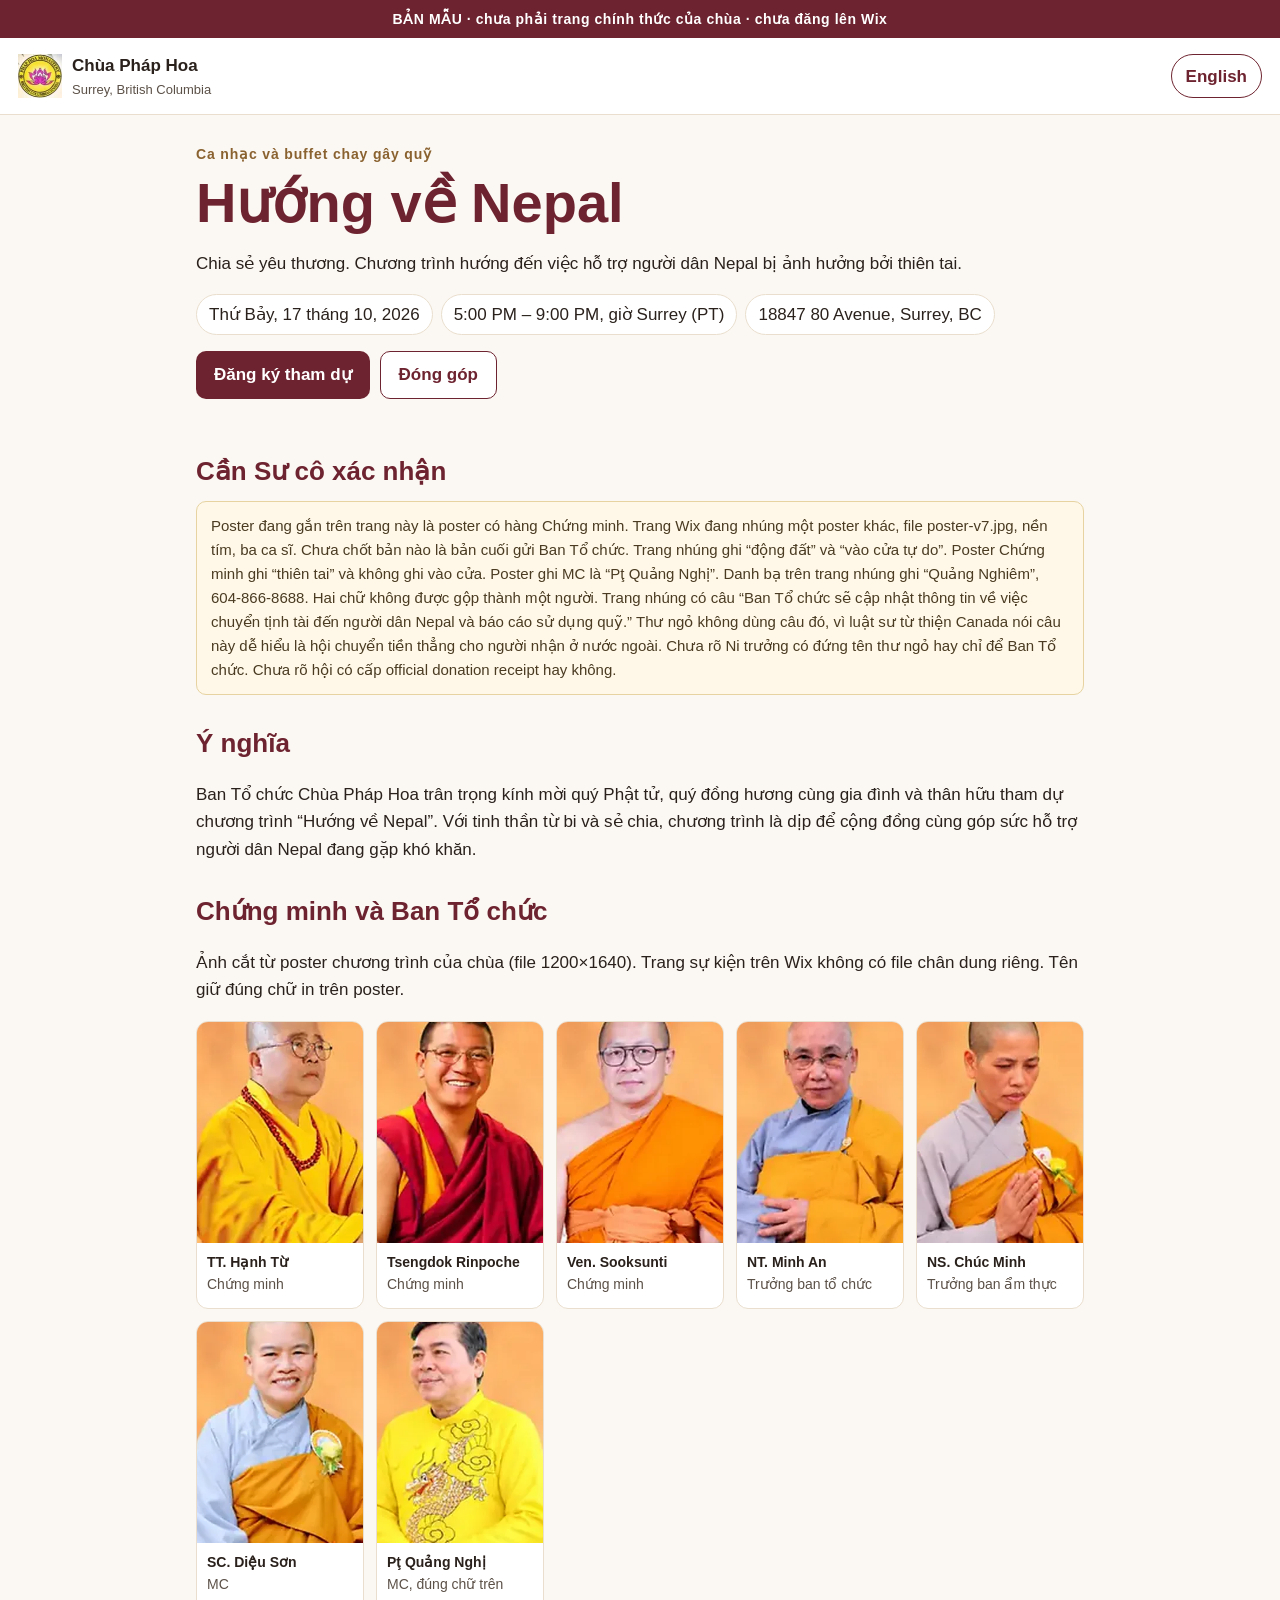
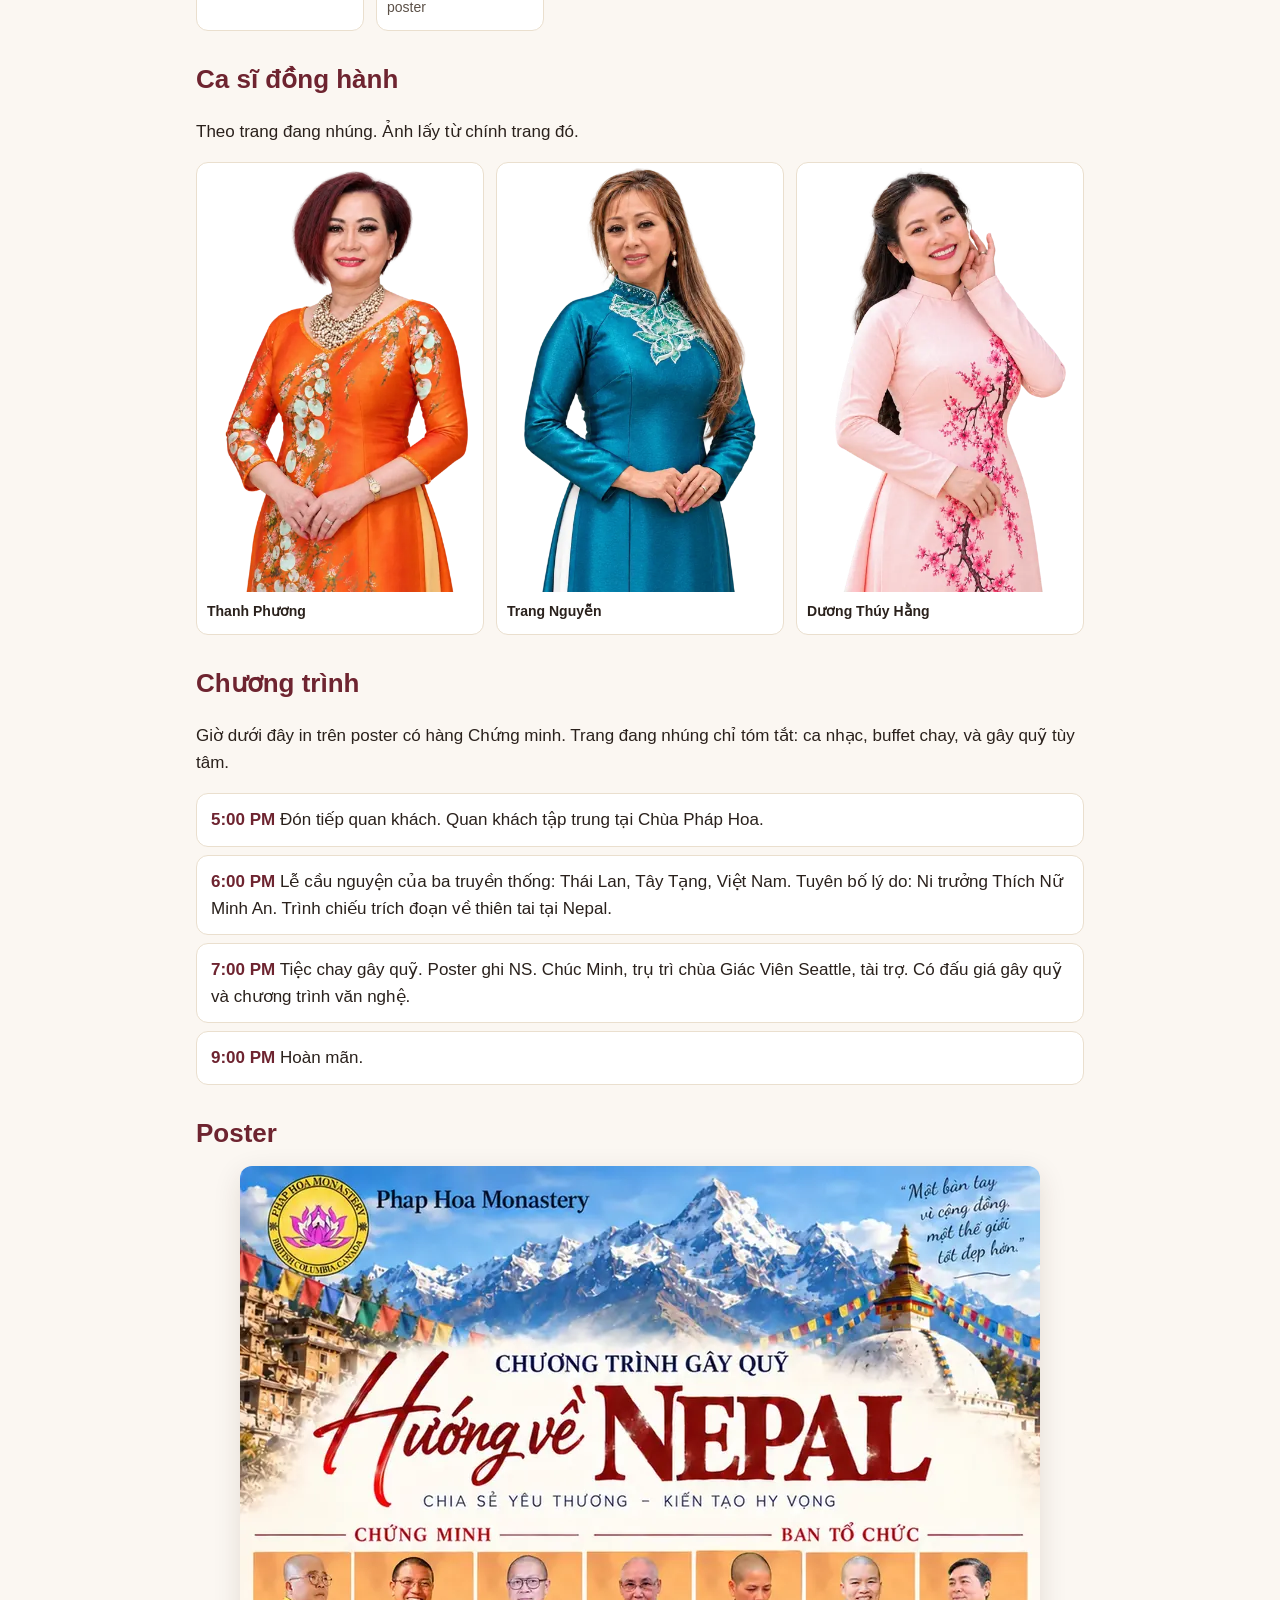
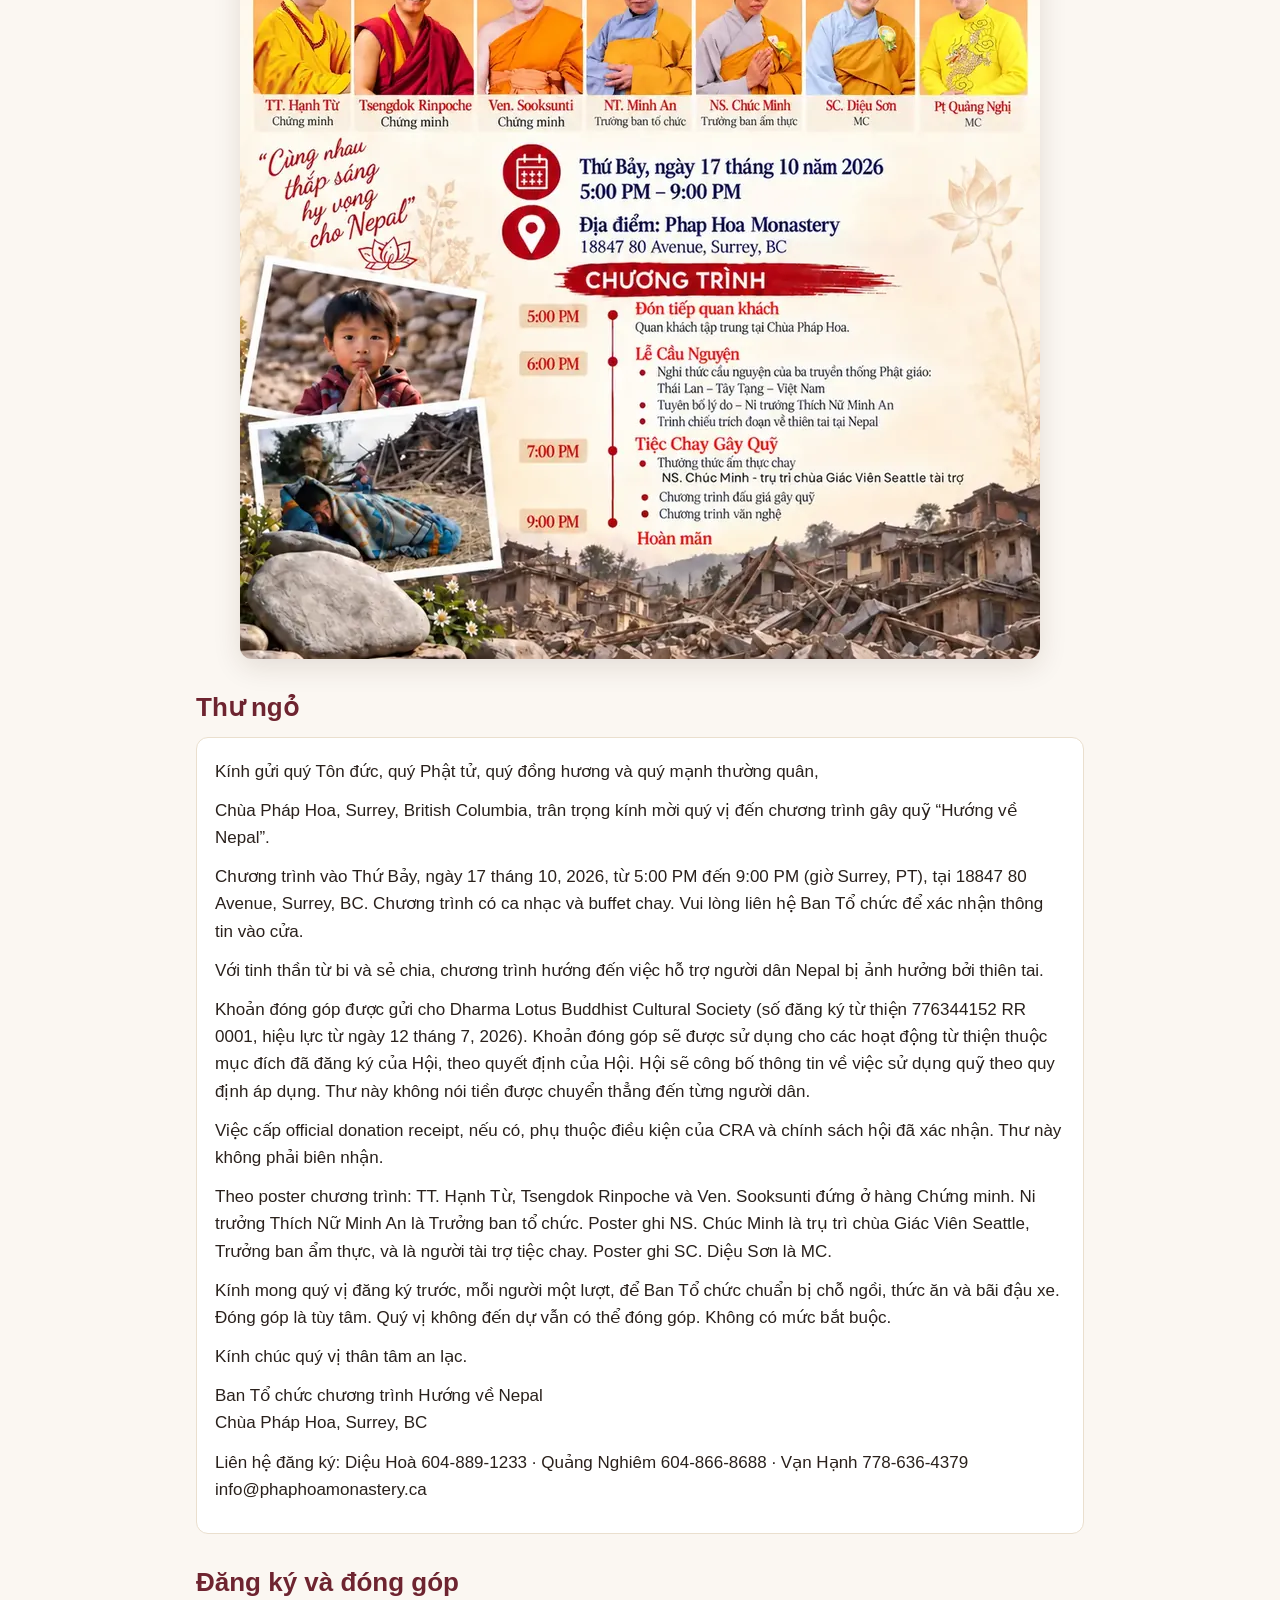
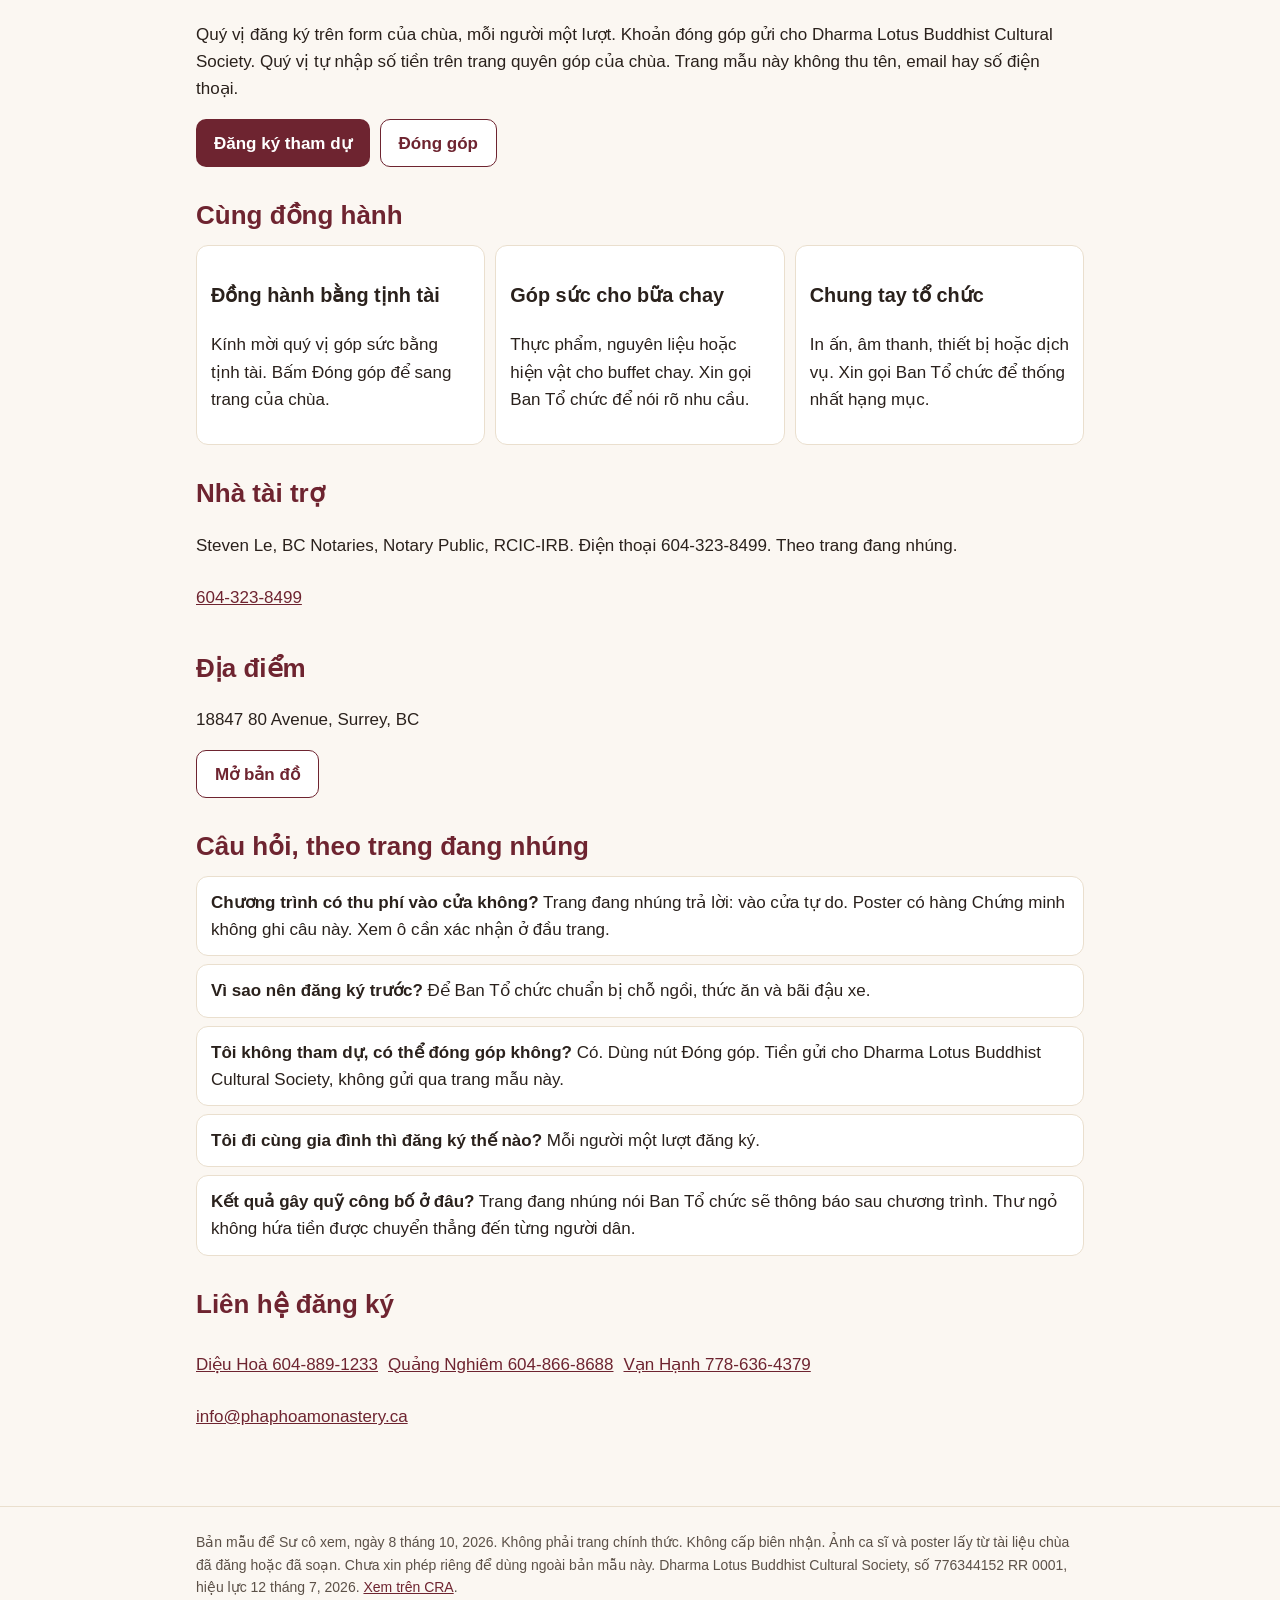
==== index.html @ b9007676 "Ban mau Huong ve Nepal 2026-10-08" ====
<!DOCTYPE html>
<html lang="vi">
<head>
<meta charset="utf-8">
<meta name="viewport" content="width=device-width, initial-scale=1">
<meta name="robots" content="noindex, nofollow">
<title>Hướng về Nepal — Bản mẫu</title>
<meta name="description" content="Bản mẫu trang chương trình gây quỹ Hướng về Nepal của Chùa Pháp Hoa. Chưa phải trang chính thức.">
<link rel="stylesheet" href="style.css">
</head>
<body>
<div class="mau">BẢN MẪU · chưa phải trang chính thức của chùa · chưa đăng lên Wix</div>
<header>
  <div class="brand"><img src="assets/logo.webp" alt="" width="44" height="44"><div>Chùa Pháp Hoa<small>Surrey, British Columbia</small></div></div>
  <a class="lang" href="en/index.html">English</a>
</header>
<main class="wrap">
  <div class="hero">
    <p class="kicker">Ca nhạc và buffet chay gây quỹ</p>
    <h1>Hướng về Nepal</h1>
    <p>Chia sẻ yêu thương. Chương trình hướng đến việc hỗ trợ người dân Nepal bị ảnh hưởng bởi thiên tai.</p>
    <div class="when"><span>Thứ Bảy, 17 tháng 10, 2026</span><span>5:00 PM – 9:00 PM, giờ Surrey (PT)</span><span>18847 80 Avenue, Surrey, BC</span></div>
    <div class="actions">
      <a class="btn primary" target="_top" href="https://www.phaphoamonastery.ca/event-details/chuong-trinh-gay-quy-huong-ve-nepal/form">Đăng ký tham dự</a>
      <a class="btn ghost" target="_top" href="https://www.phaphoamonastery.ca/cung-duong-nepal">Đóng góp</a>
    </div>
  </div>
  <section><h2>Cần Sư cô xác nhận</h2><div class="note">Poster đang gắn trên trang này là poster có hàng Chứng minh. Trang Wix đang nhúng một poster khác, file poster-v7.jpg, nền tím, ba ca sĩ. Chưa chốt bản nào là bản cuối gửi Ban Tổ chức. Trang nhúng ghi “động đất” và “vào cửa tự do”. Poster Chứng minh ghi “thiên tai” và không ghi vào cửa. Poster ghi MC là “Pţ Quảng Nghị”. Danh bạ trên trang nhúng ghi “Quảng Nghiêm”, 604-866-8688. Hai chữ không được gộp thành một người. Trang nhúng có câu “Ban Tổ chức sẽ cập nhật thông tin về việc chuyển tịnh tài đến người dân Nepal và báo cáo sử dụng quỹ.” Thư ngỏ không dùng câu đó, vì luật sư từ thiện Canada nói câu này dễ hiểu là hội chuyển tiền thẳng cho người nhận ở nước ngoài. Chưa rõ Ni trưởng có đứng tên thư ngỏ hay chỉ để Ban Tổ chức. Chưa rõ hội có cấp official donation receipt hay không.</div></section>
  <section><h2>Ý nghĩa</h2><p>Ban Tổ chức Chùa Pháp Hoa trân trọng kính mời quý Phật tử, quý đồng hương cùng gia đình và thân hữu tham dự chương trình “Hướng về Nepal”. Với tinh thần từ bi và sẻ chia, chương trình là dịp để cộng đồng cùng góp sức hỗ trợ người dân Nepal đang gặp khó khăn.</p></section>
  <section><h2>Chứng minh và Ban Tổ chức</h2><p>Ảnh cắt từ poster chương trình của chùa (file 1200×1640). Trang sự kiện trên Wix không có file chân dung riêng. Tên giữ đúng chữ in trên poster.</p><div class="grid"><figure><img src="assets/01-tt-hanh-tu.webp" alt="TT. Hạnh Từ" width="288" height="376" loading="lazy"><figcaption><strong>TT. Hạnh Từ</strong><span>Chứng minh</span></figcaption></figure><figure><img src="assets/02-tsengdok-rinpoche.webp" alt="Tsengdok Rinpoche" width="288" height="376" loading="lazy"><figcaption><strong>Tsengdok Rinpoche</strong><span>Chứng minh</span></figcaption></figure><figure><img src="assets/03-ven-sooksunti.webp" alt="Ven. Sooksunti" width="288" height="376" loading="lazy"><figcaption><strong>Ven. Sooksunti</strong><span>Chứng minh</span></figcaption></figure><figure><img src="assets/04-nt-minh-an.webp" alt="NT. Minh An" width="288" height="376" loading="lazy"><figcaption><strong>NT. Minh An</strong><span>Trưởng ban tổ chức</span></figcaption></figure><figure><img src="assets/05-ns-chuc-minh.webp" alt="NS. Chúc Minh" width="288" height="376" loading="lazy"><figcaption><strong>NS. Chúc Minh</strong><span>Trưởng ban ẩm thực</span></figcaption></figure><figure><img src="assets/06-sc-dieu-son.webp" alt="SC. Diệu Sơn" width="288" height="376" loading="lazy"><figcaption><strong>SC. Diệu Sơn</strong><span>MC</span></figcaption></figure><figure><img src="assets/07-pt-quang-nghi.webp" alt="Pţ Quảng Nghị" width="288" height="376" loading="lazy"><figcaption><strong>Pţ Quảng Nghị</strong><span>MC, đúng chữ trên poster</span></figcaption></figure></div></section>
  <section><h2>Ca sĩ đồng hành</h2><p>Theo trang đang nhúng. Ảnh lấy từ chính trang đó.</p><div class="singers"><figure><img src="assets/thanh-phuong.webp" alt="Thanh Phương" width="480" height="720" loading="lazy"><figcaption><strong>Thanh Phương</strong></figcaption></figure><figure><img src="assets/trang-nguyen.webp" alt="Trang Nguyễn" width="480" height="720" loading="lazy"><figcaption><strong>Trang Nguyễn</strong></figcaption></figure><figure><img src="assets/duong-thuy-hang.webp" alt="Dương Thúy Hằng" width="480" height="720" loading="lazy"><figcaption><strong>Dương Thúy Hằng</strong></figcaption></figure></div></section>
  <section><h2>Chương trình</h2><p>Giờ dưới đây in trên poster có hàng Chứng minh. Trang đang nhúng chỉ tóm tắt: ca nhạc, buffet chay, và gây quỹ tùy tâm.</p><ol class="tl"><li><time>5:00 PM</time> Đón tiếp quan khách. Quan khách tập trung tại Chùa Pháp Hoa.</li>
<li><time>6:00 PM</time> Lễ cầu nguyện của ba truyền thống: Thái Lan, Tây Tạng, Việt Nam. Tuyên bố lý do: Ni trưởng Thích Nữ Minh An. Trình chiếu trích đoạn về thiên tai tại Nepal.</li>
<li><time>7:00 PM</time> Tiệc chay gây quỹ. Poster ghi NS. Chúc Minh, trụ trì chùa Giác Viên Seattle, tài trợ. Có đấu giá gây quỹ và chương trình văn nghệ.</li>
<li><time>9:00 PM</time> Hoàn mãn.</li></ol></section>
  <section><h2>Poster</h2>
    <img class="poster" src="assets/poster-hien-tai.webp" alt="Hướng về Nepal" width="800" height="1093">
  </section>
  <section><h2>Thư ngỏ</h2><article class="letter"><p>Kính gửi quý Tôn đức, quý Phật tử, quý đồng hương và quý mạnh thường quân,</p>
<p>Chùa Pháp Hoa, Surrey, British Columbia, trân trọng kính mời quý vị đến chương trình gây quỹ “Hướng về Nepal”.</p>
<p>Chương trình vào Thứ Bảy, ngày 17 tháng 10, 2026, từ 5:00 PM đến 9:00 PM (giờ Surrey, PT), tại 18847 80 Avenue, Surrey, BC. Chương trình có ca nhạc và buffet chay. Vui lòng liên hệ Ban Tổ chức để xác nhận thông tin vào cửa.</p>
<p>Với tinh thần từ bi và sẻ chia, chương trình hướng đến việc hỗ trợ người dân Nepal bị ảnh hưởng bởi thiên tai.</p>
<p>Khoản đóng góp được gửi cho Dharma Lotus Buddhist Cultural Society (số đăng ký từ thiện 776344152 RR 0001, hiệu lực từ ngày 12 tháng 7, 2026). Khoản đóng góp sẽ được sử dụng cho các hoạt động từ thiện thuộc mục đích đã đăng ký của Hội, theo quyết định của Hội. Hội sẽ công bố thông tin về việc sử dụng quỹ theo quy định áp dụng. Thư này không nói tiền được chuyển thẳng đến từng người dân.</p>
<p>Việc cấp official donation receipt, nếu có, phụ thuộc điều kiện của CRA và chính sách hội đã xác nhận. Thư này không phải biên nhận.</p>
<p>Theo poster chương trình: TT. Hạnh Từ, Tsengdok Rinpoche và Ven. Sooksunti đứng ở hàng Chứng minh. Ni trưởng Thích Nữ Minh An là Trưởng ban tổ chức. Poster ghi NS. Chúc Minh là trụ trì chùa Giác Viên Seattle, Trưởng ban ẩm thực, và là người tài trợ tiệc chay. Poster ghi SC. Diệu Sơn là MC.</p>
<p>Kính mong quý vị đăng ký trước, mỗi người một lượt, để Ban Tổ chức chuẩn bị chỗ ngồi, thức ăn và bãi đậu xe. Đóng góp là tùy tâm. Quý vị không đến dự vẫn có thể đóng góp. Không có mức bắt buộc.</p>
<p>Kính chúc quý vị thân tâm an lạc.</p>
<p>Ban Tổ chức chương trình Hướng về Nepal<br>Chùa Pháp Hoa, Surrey, BC</p>
<p>Liên hệ đăng ký: Diệu Hoà 604-889-1233 · Quảng Nghiêm 604-866-8688 · Vạn Hạnh 778-636-4379<br>info@phaphoamonastery.ca</p></article></section>
  <section><h2>Đăng ký và đóng góp</h2><p>Quý vị đăng ký trên form của chùa, mỗi người một lượt. Khoản đóng góp gửi cho Dharma Lotus Buddhist Cultural Society. Quý vị tự nhập số tiền trên trang quyên góp của chùa. Trang mẫu này không thu tên, email hay số điện thoại.</p>
    <div class="actions">
      <a class="btn primary" target="_top" href="https://www.phaphoamonastery.ca/event-details/chuong-trinh-gay-quy-huong-ve-nepal/form">Đăng ký tham dự</a>
      <a class="btn ghost" target="_top" href="https://www.phaphoamonastery.ca/cung-duong-nepal">Đóng góp</a>
    </div>
  </section>
  <section><h2>Cùng đồng hành</h2><div class="cards"><article class='card'><h3>Đồng hành bằng tịnh tài</h3><p>Kính mời quý vị góp sức bằng tịnh tài. Bấm Đóng góp để sang trang của chùa.</p></article>
<article class='card'><h3>Góp sức cho bữa chay</h3><p>Thực phẩm, nguyên liệu hoặc hiện vật cho buffet chay. Xin gọi Ban Tổ chức để nói rõ nhu cầu.</p></article>
<article class='card'><h3>Chung tay tổ chức</h3><p>In ấn, âm thanh, thiết bị hoặc dịch vụ. Xin gọi Ban Tổ chức để thống nhất hạng mục.</p></article></div></section>
  <section><h2>Nhà tài trợ</h2><p>Steven Le, BC Notaries, Notary Public, RCIC-IRB. Điện thoại 604-323-8499. Theo trang đang nhúng.</p><p class="phones"><a href="tel:+16043238499">604-323-8499</a></p></section>
  <section><h2>Địa điểm</h2><p>18847 80 Avenue, Surrey, BC</p>
    <a class="btn ghost" target="_blank" rel="noopener noreferrer" href="https://www.google.com/maps/search/?api=1&amp;query=18847+80+Avenue+Surrey+BC">Mở bản đồ</a>
  </section>
  <section><h2>Câu hỏi, theo trang đang nhúng</h2><ol class="tl"><li><strong>Chương trình có thu phí vào cửa không?</strong> Trang đang nhúng trả lời: vào cửa tự do. Poster có hàng Chứng minh không ghi câu này. Xem ô cần xác nhận ở đầu trang.</li>
<li><strong>Vì sao nên đăng ký trước?</strong> Để Ban Tổ chức chuẩn bị chỗ ngồi, thức ăn và bãi đậu xe.</li>
<li><strong>Tôi không tham dự, có thể đóng góp không?</strong> Có. Dùng nút Đóng góp. Tiền gửi cho Dharma Lotus Buddhist Cultural Society, không gửi qua trang mẫu này.</li>
<li><strong>Tôi đi cùng gia đình thì đăng ký thế nào?</strong> Mỗi người một lượt đăng ký.</li>
<li><strong>Kết quả gây quỹ công bố ở đâu?</strong> Trang đang nhúng nói Ban Tổ chức sẽ thông báo sau chương trình. Thư ngỏ không hứa tiền được chuyển thẳng đến từng người dân.</li></ol></section>
  <section><h2>Liên hệ đăng ký</h2>
    <p class="phones"><a href="tel:+16048891233">Diệu Hoà 604-889-1233</a><a href="tel:+16048668688">Quảng Nghiêm 604-866-8688</a><a href="tel:+17786364379">Vạn Hạnh 778-636-4379</a></p>
    <p><a href="mailto:info@phaphoamonastery.ca">info@phaphoamonastery.ca</a></p>
  </section>
</main>
<footer><div class="wrap">Bản mẫu để Sư cô xem, ngày 8 tháng 10, 2026. Không phải trang chính thức. Không cấp biên nhận. Ảnh ca sĩ và poster lấy từ tài liệu chùa đã đăng hoặc đã soạn. Chưa xin phép riêng để dùng ngoài bản mẫu này. Dharma Lotus Buddhist Cultural Society, số 776344152 RR 0001, hiệu lực 12 tháng 7, 2026. <a target="_blank" rel="noopener noreferrer" href="https://apps.cra-arc.gc.ca/ebci/hacc/srch/pub/dtldBscSrch?q.srchNmFltr=Dharma%20Lotus">Xem trên CRA</a>.</div></footer>
</body></html>
---- style.css ----
@font-face{font-family:"Be Vietnam Pro";src:url("fonts/BeVietnamPro-Regular.ttf") format("truetype");font-weight:400;font-display:swap}
@font-face{font-family:"Be Vietnam Pro";src:url("fonts/BeVietnamPro-SemiBold.ttf") format("truetype");font-weight:600;font-display:swap}
:root{--ink:#2a211c;--muted:#5c5148;--maroon:#6e2430;--gold:#8a6230;--cream:#fbf7f2;--card:#fff;--line:#eadfce}
*{box-sizing:border-box}
html{scroll-behavior:auto}
body{margin:0;font-family:"Be Vietnam Pro",sans-serif;font-size:17px;line-height:1.6;color:var(--ink);background:var(--cream)}
img{max-width:100%;height:auto;display:block}
a{color:var(--maroon)}
.mau{background:#6e2430;color:#fff;text-align:center;font-weight:600;font-size:14px;letter-spacing:.04em;padding:8px 12px}
header{display:flex;justify-content:space-between;align-items:center;gap:12px;padding:14px 18px;background:#fff;border-bottom:1px solid var(--line)}
.brand{display:flex;gap:10px;align-items:center;font-weight:600}
.brand small{display:block;font-weight:400;color:var(--muted);font-size:13px}
.lang{min-height:44px;min-width:44px;display:inline-flex;align-items:center;padding:0 14px;border:1px solid var(--maroon);border-radius:999px;text-decoration:none;font-weight:600}
.wrap{width:min(920px,100%);margin:0 auto;padding:0 16px 48px}
.hero{padding:28px 0 8px}
.hero h1{font-size:clamp(32px,8vw,56px);line-height:1.05;margin:8px 0;color:var(--maroon)}
.kicker{color:var(--gold);font-weight:600;letter-spacing:.06em;font-size:14px;margin:0}
.when{display:flex;flex-wrap:wrap;gap:8px;margin:14px 0}
.when span{background:#fff;border:1px solid var(--line);border-radius:999px;padding:6px 12px}
.actions{display:flex;flex-wrap:wrap;gap:10px;margin:16px 0}
.btn{display:inline-flex;align-items:center;justify-content:center;min-height:48px;padding:0 18px;border-radius:10px;text-decoration:none;font-weight:600}
.btn.primary{background:var(--maroon);color:#fff}
.btn.ghost{background:#fff;color:var(--maroon);border:1px solid var(--maroon)}
section{margin:28px 0}
h2{font-size:26px;margin:0 0 8px;color:var(--maroon)}
.note{background:#fff8e8;border:1px solid #e6d3a1;border-radius:10px;padding:12px 14px;color:#4a3b22;font-size:15px}
.grid{display:grid;grid-template-columns:repeat(auto-fill,minmax(148px,1fr));gap:12px}
figure{margin:0;background:#fff;border:1px solid var(--line);border-radius:12px;overflow:hidden}
figure img{width:100%;aspect-ratio:3/4;object-fit:cover;object-position:center top}
figcaption{padding:8px 10px 12px;font-size:14px}
figcaption strong{display:block}
figcaption span{color:var(--muted)}
.singers{display:grid;grid-template-columns:repeat(auto-fit,minmax(160px,1fr));gap:12px}
.singers img{width:100%;border-radius:12px;aspect-ratio:2/3;object-fit:cover}
.tl{list-style:none;padding:0;margin:0}
.tl li{background:#fff;border:1px solid var(--line);border-radius:12px;padding:12px 14px;margin:8px 0}
.tl time{font-weight:600;color:var(--maroon)}
.poster{margin:12px auto;border-radius:12px;box-shadow:0 8px 28px rgba(60,30,20,.12)}
.letter{background:#fff;border:1px solid var(--line);border-radius:12px;padding:8px 18px 18px}
.letter p{margin:12px 0}
.cards{display:grid;grid-template-columns:1fr;gap:10px}
@media(min-width:700px){.cards{grid-template-columns:1fr 1fr 1fr}}
.card{background:#fff;border:1px solid var(--line);border-radius:12px;padding:14px}
.phones a{display:inline-flex;min-height:44px;align-items:center;margin-right:10px}
footer{padding:24px 16px 40px;color:var(--muted);font-size:14px;border-top:1px solid var(--line)}
footer .wrap{padding-bottom:0}

.brand img{width:44px;height:44px;object-fit:contain}
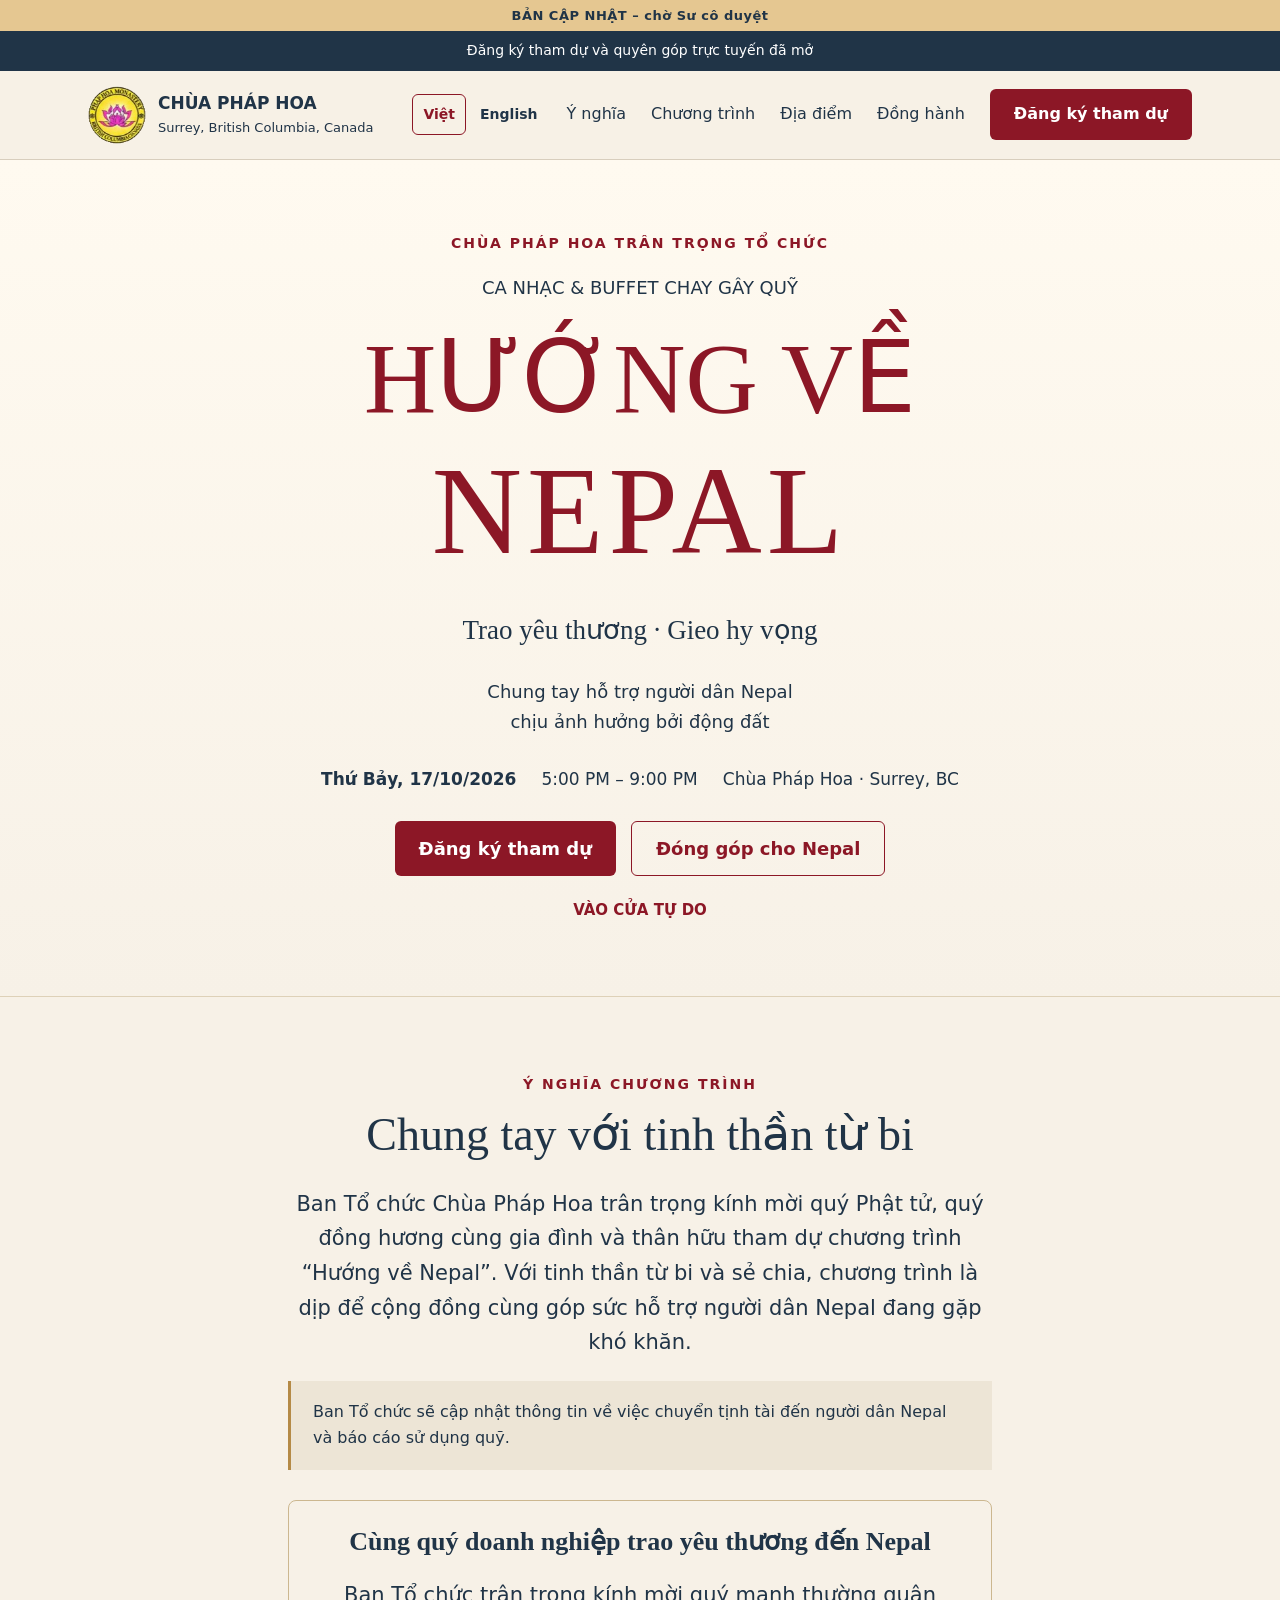
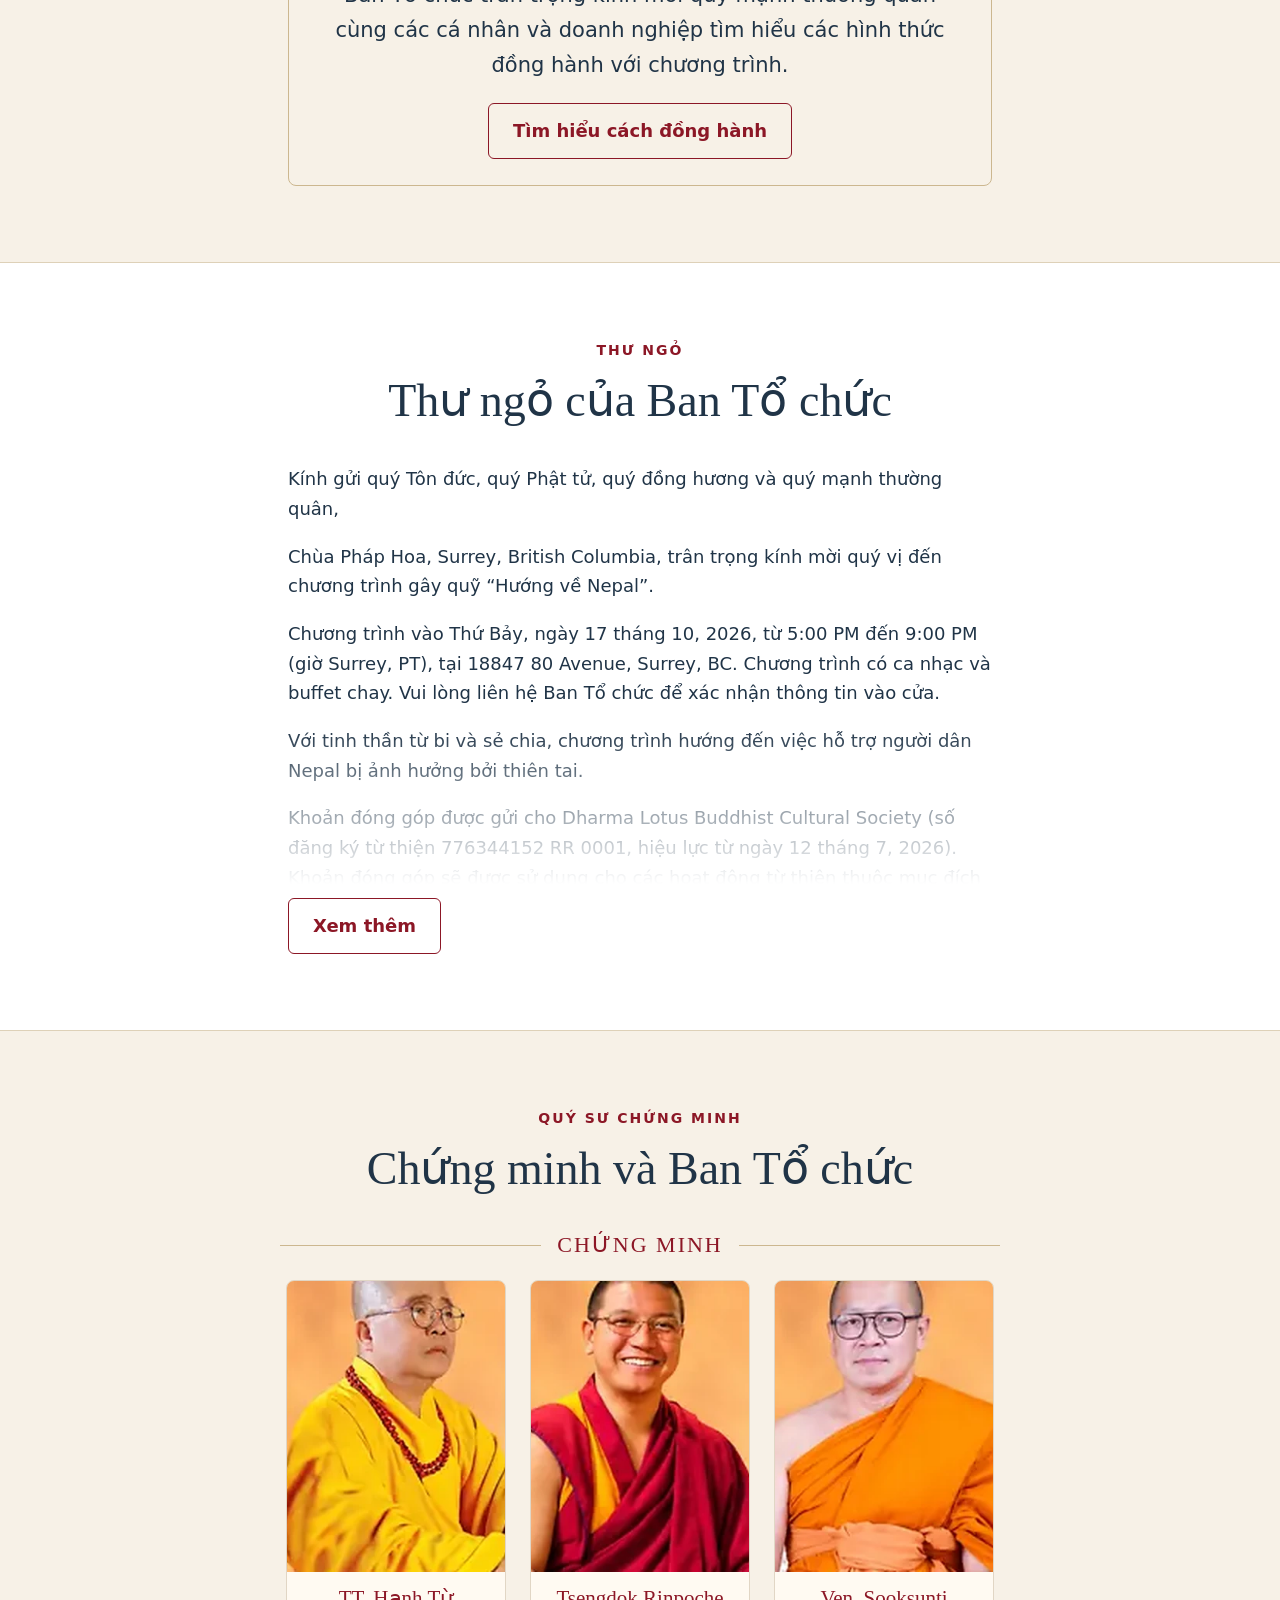
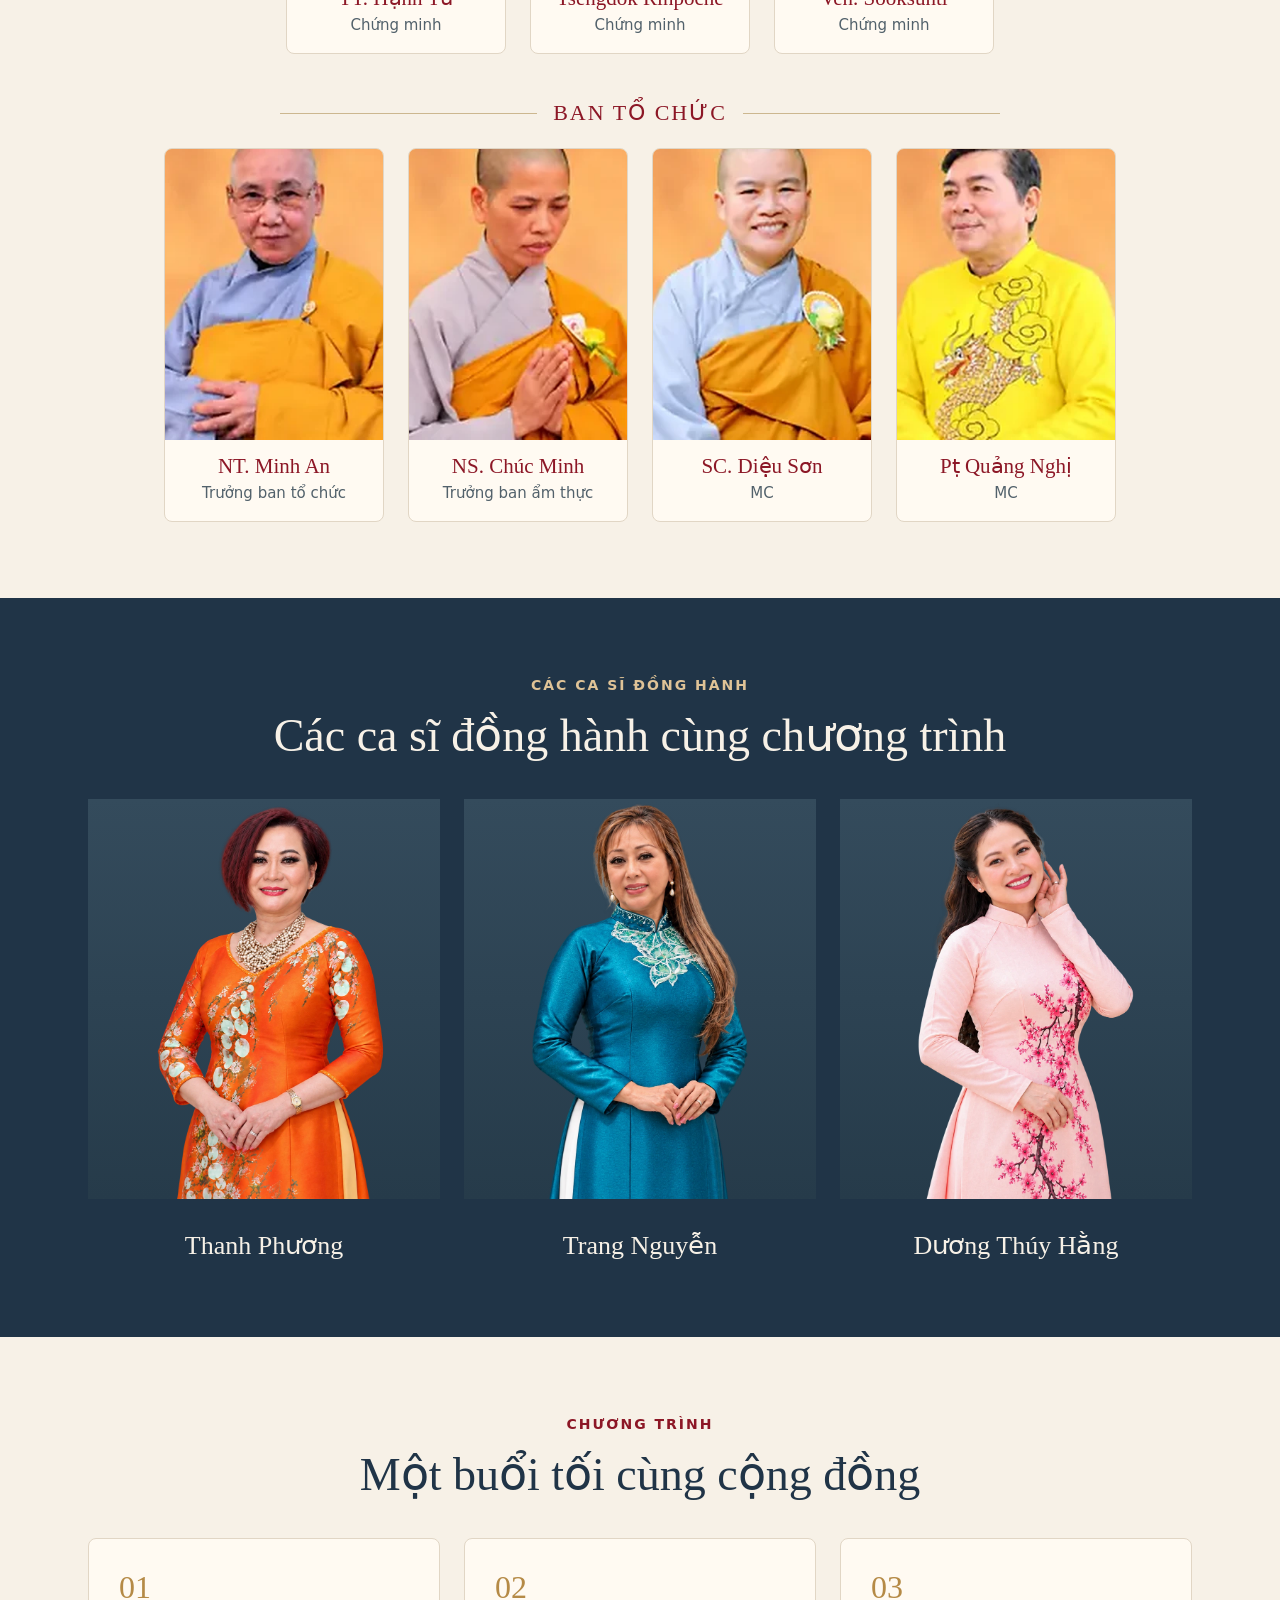
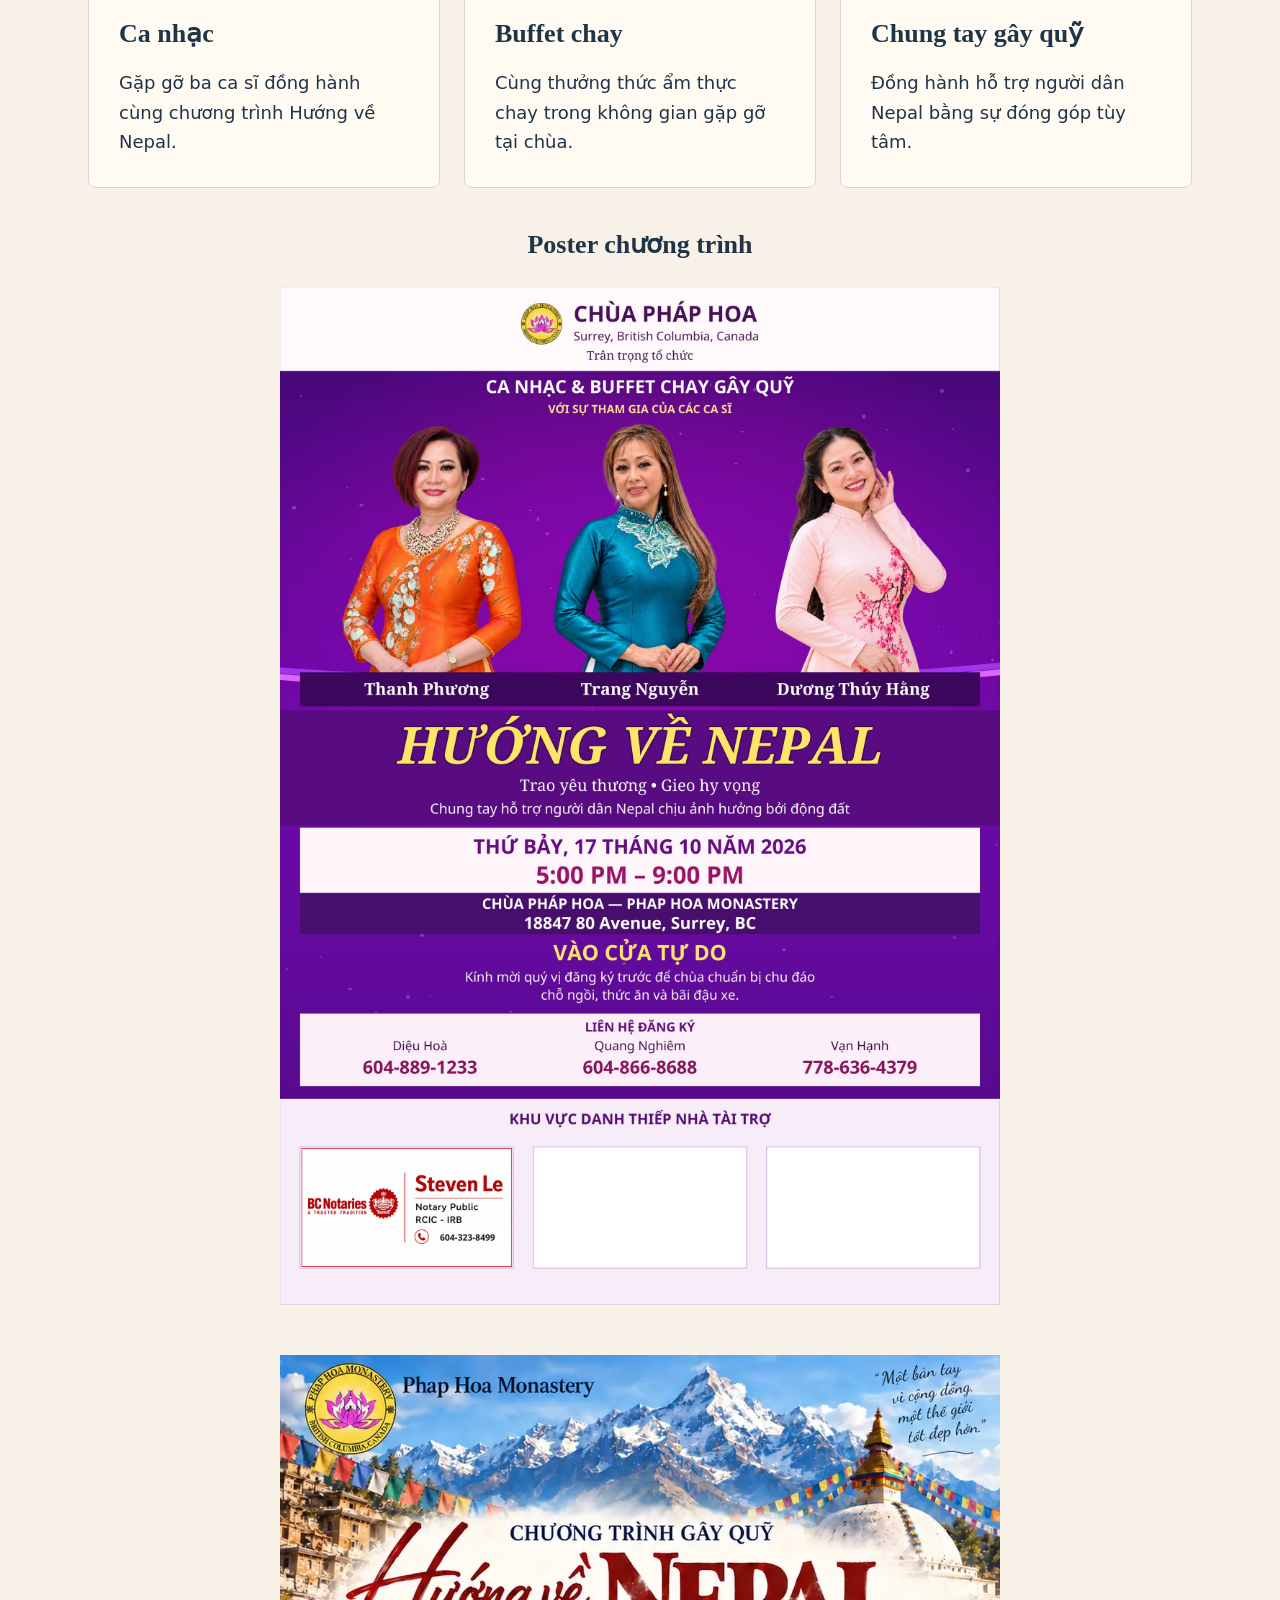
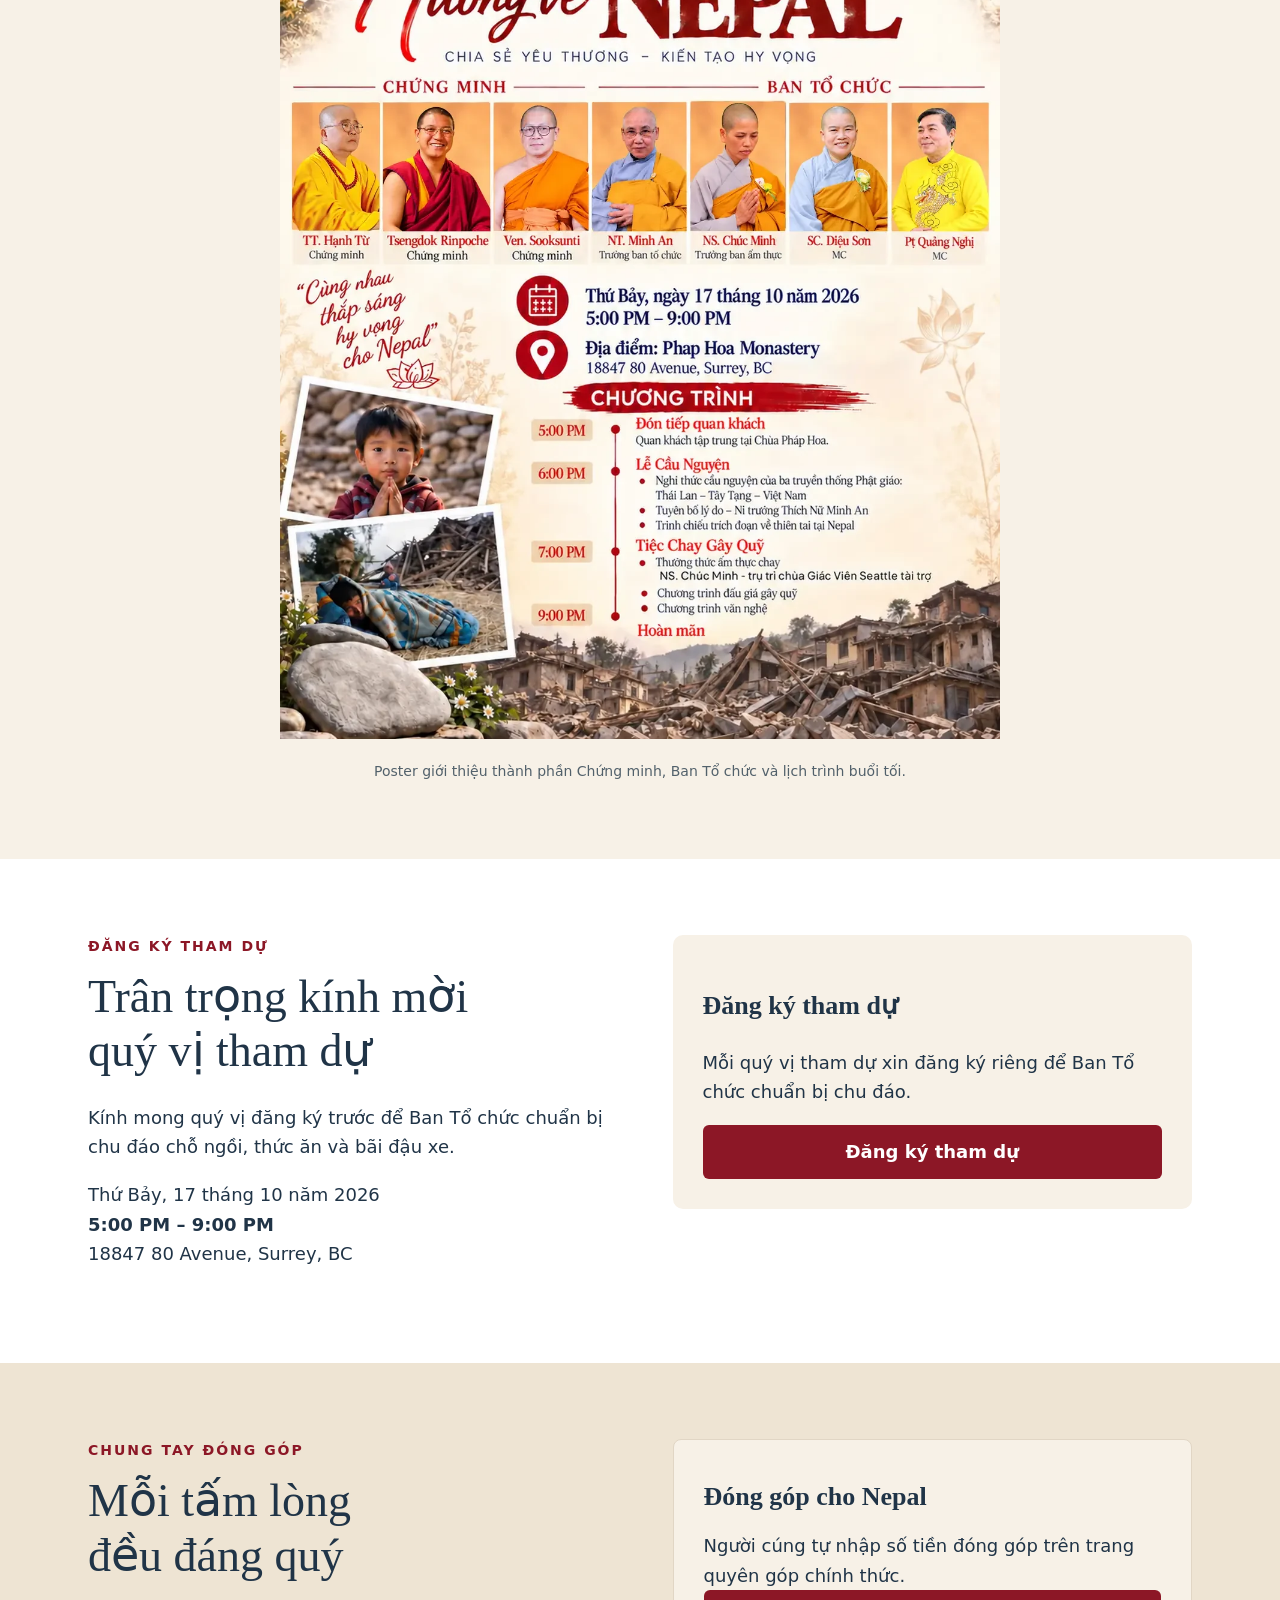
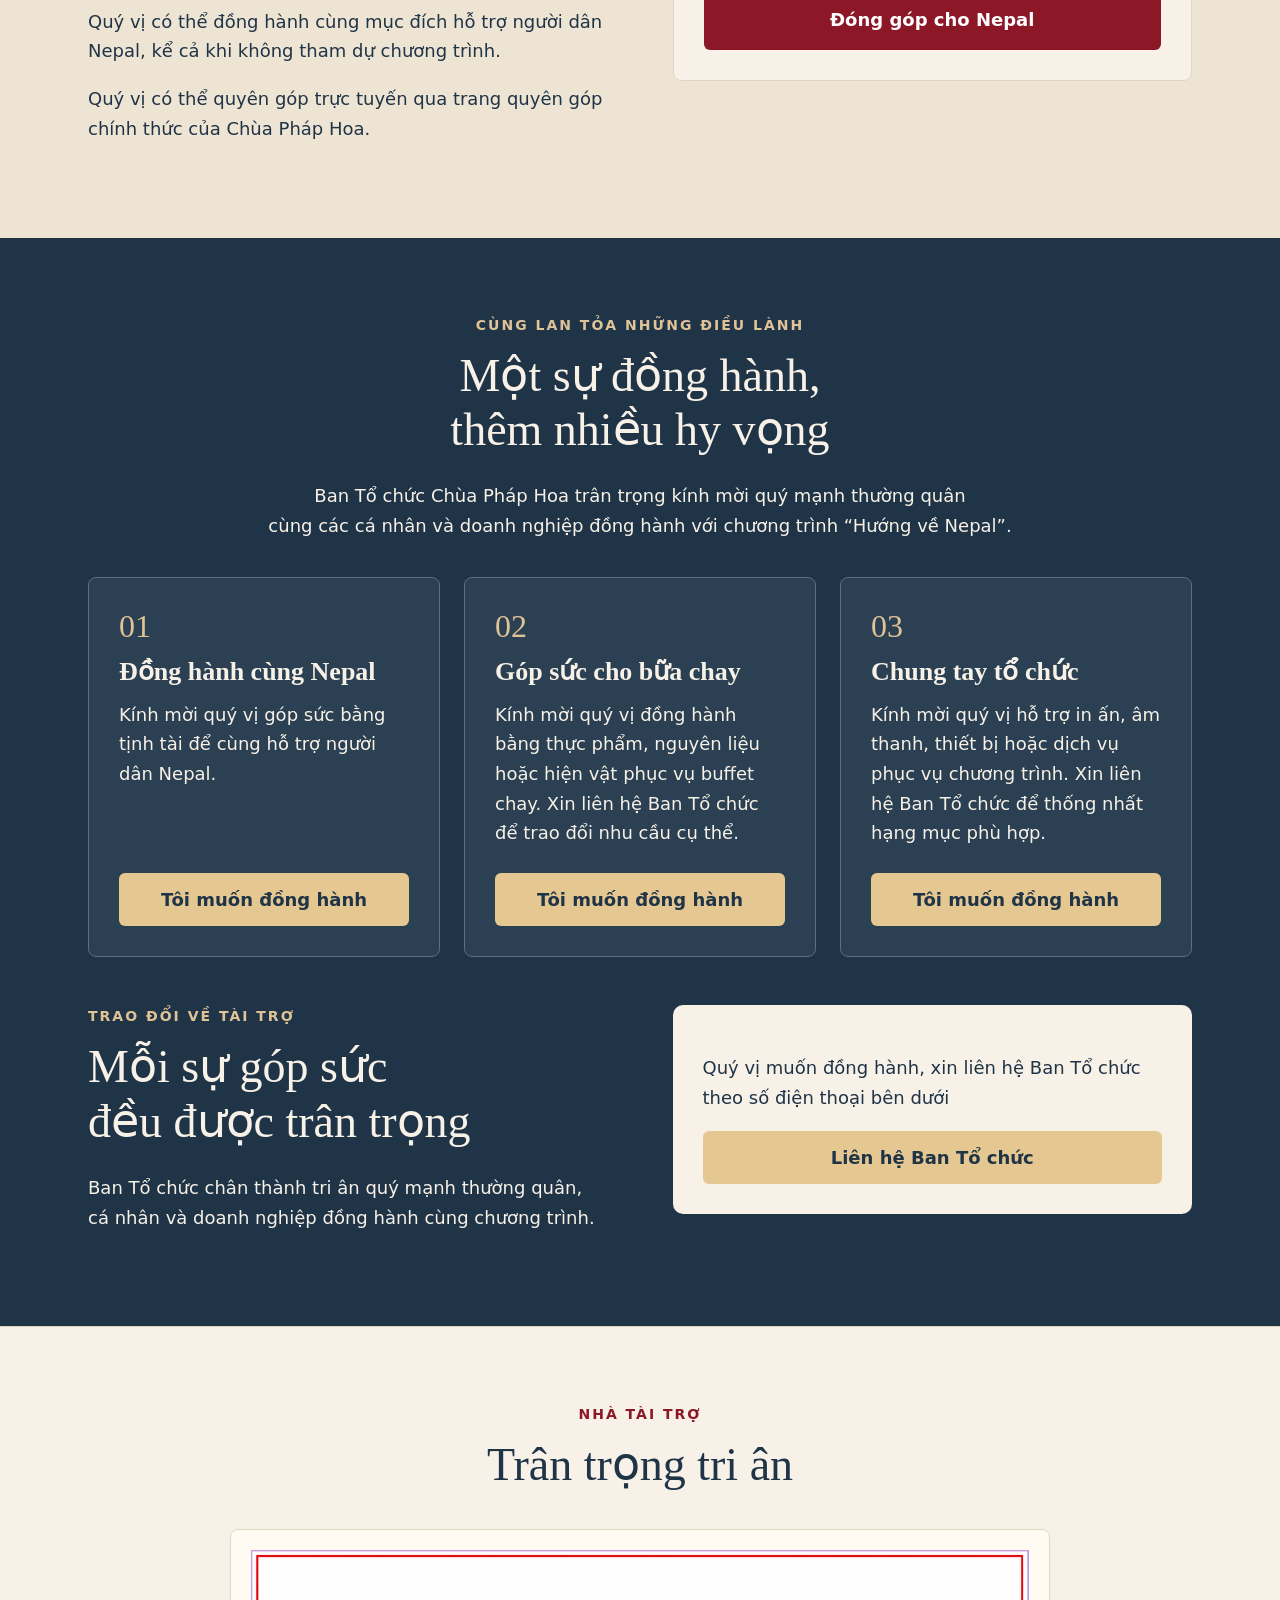
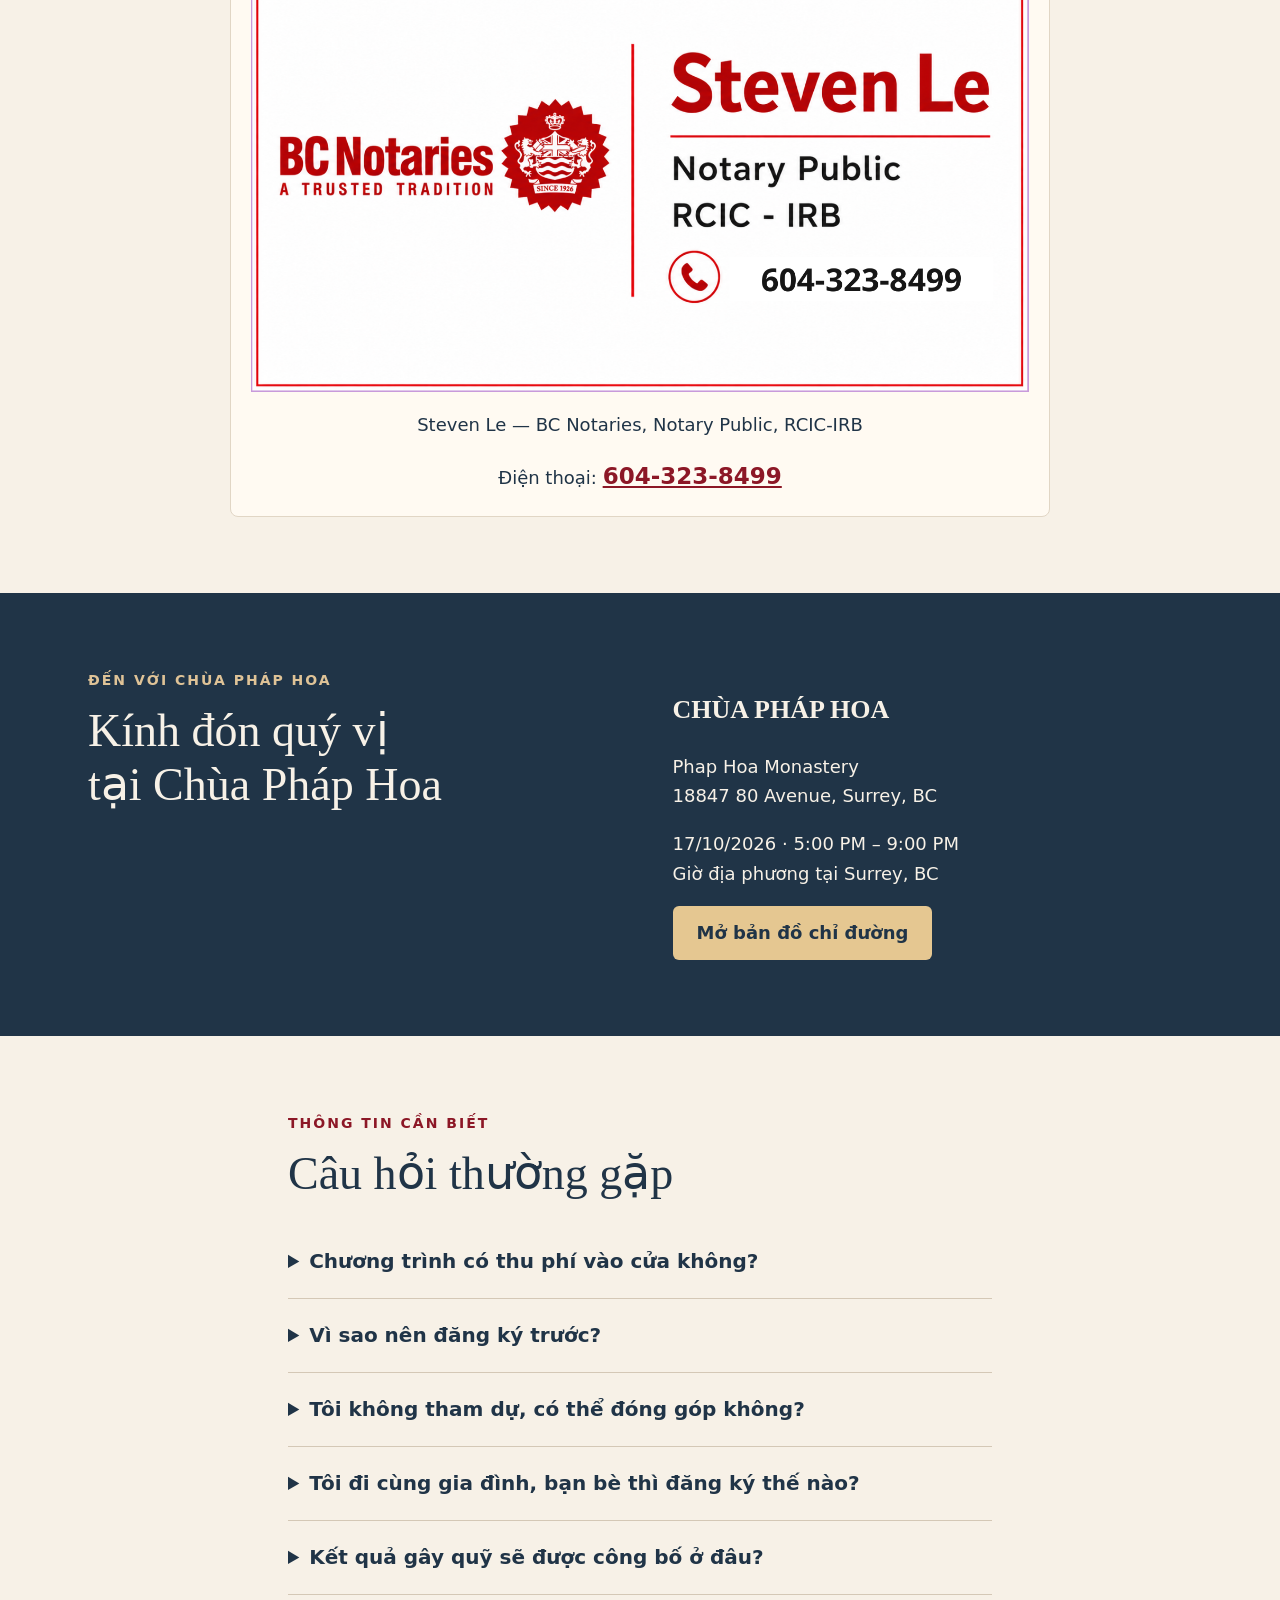
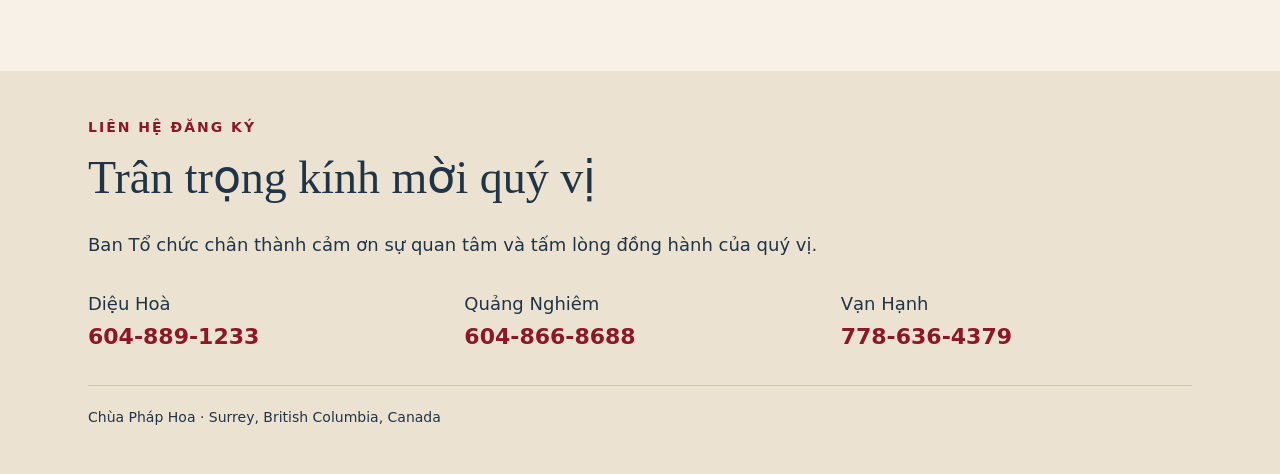
==== commit 1339026a: "Ban cap nhat trang goc Huong ve Nepal: them Quy Su chung minh, Thu ngo, poster thu 2 (cho Su co duye" ====
--- a/index.html
+++ b/index.html
@@ -1,74 +1,75 @@
-<!DOCTYPE html>
-<html lang="vi">
-<head>
-<meta charset="utf-8">
-<meta name="viewport" content="width=device-width, initial-scale=1">
-<meta name="robots" content="noindex, nofollow">
-<title>Hướng về Nepal — Bản mẫu</title>
-<meta name="description" content="Bản mẫu trang chương trình gây quỹ Hướng về Nepal của Chùa Pháp Hoa. Chưa phải trang chính thức.">
-<link rel="stylesheet" href="style.css">
-</head>
-<body>
-<div class="mau">BẢN MẪU · chưa phải trang chính thức của chùa · chưa đăng lên Wix</div>
-<header>
-  <div class="brand"><img src="assets/logo.webp" alt="" width="44" height="44"><div>Chùa Pháp Hoa<small>Surrey, British Columbia</small></div></div>
-  <a class="lang" href="en/index.html">English</a>
-</header>
-<main class="wrap">
-  <div class="hero">
-    <p class="kicker">Ca nhạc và buffet chay gây quỹ</p>
-    <h1>Hướng về Nepal</h1>
-    <p>Chia sẻ yêu thương. Chương trình hướng đến việc hỗ trợ người dân Nepal bị ảnh hưởng bởi thiên tai.</p>
-    <div class="when"><span>Thứ Bảy, 17 tháng 10, 2026</span><span>5:00 PM – 9:00 PM, giờ Surrey (PT)</span><span>18847 80 Avenue, Surrey, BC</span></div>
-    <div class="actions">
-      <a class="btn primary" target="_top" href="https://www.phaphoamonastery.ca/event-details/chuong-trinh-gay-quy-huong-ve-nepal/form">Đăng ký tham dự</a>
-      <a class="btn ghost" target="_top" href="https://www.phaphoamonastery.ca/cung-duong-nepal">Đóng góp</a>
-    </div>
-  </div>
-  <section><h2>Cần Sư cô xác nhận</h2><div class="note">Poster đang gắn trên trang này là poster có hàng Chứng minh. Trang Wix đang nhúng một poster khác, file poster-v7.jpg, nền tím, ba ca sĩ. Chưa chốt bản nào là bản cuối gửi Ban Tổ chức. Trang nhúng ghi “động đất” và “vào cửa tự do”. Poster Chứng minh ghi “thiên tai” và không ghi vào cửa. Poster ghi MC là “Pţ Quảng Nghị”. Danh bạ trên trang nhúng ghi “Quảng Nghiêm”, 604-866-8688. Hai chữ không được gộp thành một người. Trang nhúng có câu “Ban Tổ chức sẽ cập nhật thông tin về việc chuyển tịnh tài đến người dân Nepal và báo cáo sử dụng quỹ.” Thư ngỏ không dùng câu đó, vì luật sư từ thiện Canada nói câu này dễ hiểu là hội chuyển tiền thẳng cho người nhận ở nước ngoài. Chưa rõ Ni trưởng có đứng tên thư ngỏ hay chỉ để Ban Tổ chức. Chưa rõ hội có cấp official donation receipt hay không.</div></section>
-  <section><h2>Ý nghĩa</h2><p>Ban Tổ chức Chùa Pháp Hoa trân trọng kính mời quý Phật tử, quý đồng hương cùng gia đình và thân hữu tham dự chương trình “Hướng về Nepal”. Với tinh thần từ bi và sẻ chia, chương trình là dịp để cộng đồng cùng góp sức hỗ trợ người dân Nepal đang gặp khó khăn.</p></section>
-  <section><h2>Chứng minh và Ban Tổ chức</h2><p>Ảnh cắt từ poster chương trình của chùa (file 1200×1640). Trang sự kiện trên Wix không có file chân dung riêng. Tên giữ đúng chữ in trên poster.</p><div class="grid"><figure><img src="assets/01-tt-hanh-tu.webp" alt="TT. Hạnh Từ" width="288" height="376" loading="lazy"><figcaption><strong>TT. Hạnh Từ</strong><span>Chứng minh</span></figcaption></figure><figure><img src="assets/02-tsengdok-rinpoche.webp" alt="Tsengdok Rinpoche" width="288" height="376" loading="lazy"><figcaption><strong>Tsengdok Rinpoche</strong><span>Chứng minh</span></figcaption></figure><figure><img src="assets/03-ven-sooksunti.webp" alt="Ven. Sooksunti" width="288" height="376" loading="lazy"><figcaption><strong>Ven. Sooksunti</strong><span>Chứng minh</span></figcaption></figure><figure><img src="assets/04-nt-minh-an.webp" alt="NT. Minh An" width="288" height="376" loading="lazy"><figcaption><strong>NT. Minh An</strong><span>Trưởng ban tổ chức</span></figcaption></figure><figure><img src="assets/05-ns-chuc-minh.webp" alt="NS. Chúc Minh" width="288" height="376" loading="lazy"><figcaption><strong>NS. Chúc Minh</strong><span>Trưởng ban ẩm thực</span></figcaption></figure><figure><img src="assets/06-sc-dieu-son.webp" alt="SC. Diệu Sơn" width="288" height="376" loading="lazy"><figcaption><strong>SC. Diệu Sơn</strong><span>MC</span></figcaption></figure><figure><img src="assets/07-pt-quang-nghi.webp" alt="Pţ Quảng Nghị" width="288" height="376" loading="lazy"><figcaption><strong>Pţ Quảng Nghị</strong><span>MC, đúng chữ trên poster</span></figcaption></figure></div></section>
-  <section><h2>Ca sĩ đồng hành</h2><p>Theo trang đang nhúng. Ảnh lấy từ chính trang đó.</p><div class="singers"><figure><img src="assets/thanh-phuong.webp" alt="Thanh Phương" width="480" height="720" loading="lazy"><figcaption><strong>Thanh Phương</strong></figcaption></figure><figure><img src="assets/trang-nguyen.webp" alt="Trang Nguyễn" width="480" height="720" loading="lazy"><figcaption><strong>Trang Nguyễn</strong></figcaption></figure><figure><img src="assets/duong-thuy-hang.webp" alt="Dương Thúy Hằng" width="480" height="720" loading="lazy"><figcaption><strong>Dương Thúy Hằng</strong></figcaption></figure></div></section>
-  <section><h2>Chương trình</h2><p>Giờ dưới đây in trên poster có hàng Chứng minh. Trang đang nhúng chỉ tóm tắt: ca nhạc, buffet chay, và gây quỹ tùy tâm.</p><ol class="tl"><li><time>5:00 PM</time> Đón tiếp quan khách. Quan khách tập trung tại Chùa Pháp Hoa.</li>
-<li><time>6:00 PM</time> Lễ cầu nguyện của ba truyền thống: Thái Lan, Tây Tạng, Việt Nam. Tuyên bố lý do: Ni trưởng Thích Nữ Minh An. Trình chiếu trích đoạn về thiên tai tại Nepal.</li>
-<li><time>7:00 PM</time> Tiệc chay gây quỹ. Poster ghi NS. Chúc Minh, trụ trì chùa Giác Viên Seattle, tài trợ. Có đấu giá gây quỹ và chương trình văn nghệ.</li>
-<li><time>9:00 PM</time> Hoàn mãn.</li></ol></section>
-  <section><h2>Poster</h2>
-    <img class="poster" src="assets/poster-hien-tai.webp" alt="Hướng về Nepal" width="800" height="1093">
-  </section>
-  <section><h2>Thư ngỏ</h2><article class="letter"><p>Kính gửi quý Tôn đức, quý Phật tử, quý đồng hương và quý mạnh thường quân,</p>
-<p>Chùa Pháp Hoa, Surrey, British Columbia, trân trọng kính mời quý vị đến chương trình gây quỹ “Hướng về Nepal”.</p>
-<p>Chương trình vào Thứ Bảy, ngày 17 tháng 10, 2026, từ 5:00 PM đến 9:00 PM (giờ Surrey, PT), tại 18847 80 Avenue, Surrey, BC. Chương trình có ca nhạc và buffet chay. Vui lòng liên hệ Ban Tổ chức để xác nhận thông tin vào cửa.</p>
-<p>Với tinh thần từ bi và sẻ chia, chương trình hướng đến việc hỗ trợ người dân Nepal bị ảnh hưởng bởi thiên tai.</p>
-<p>Khoản đóng góp được gửi cho Dharma Lotus Buddhist Cultural Society (số đăng ký từ thiện 776344152 RR 0001, hiệu lực từ ngày 12 tháng 7, 2026). Khoản đóng góp sẽ được sử dụng cho các hoạt động từ thiện thuộc mục đích đã đăng ký của Hội, theo quyết định của Hội. Hội sẽ công bố thông tin về việc sử dụng quỹ theo quy định áp dụng. Thư này không nói tiền được chuyển thẳng đến từng người dân.</p>
-<p>Việc cấp official donation receipt, nếu có, phụ thuộc điều kiện của CRA và chính sách hội đã xác nhận. Thư này không phải biên nhận.</p>
-<p>Theo poster chương trình: TT. Hạnh Từ, Tsengdok Rinpoche và Ven. Sooksunti đứng ở hàng Chứng minh. Ni trưởng Thích Nữ Minh An là Trưởng ban tổ chức. Poster ghi NS. Chúc Minh là trụ trì chùa Giác Viên Seattle, Trưởng ban ẩm thực, và là người tài trợ tiệc chay. Poster ghi SC. Diệu Sơn là MC.</p>
-<p>Kính mong quý vị đăng ký trước, mỗi người một lượt, để Ban Tổ chức chuẩn bị chỗ ngồi, thức ăn và bãi đậu xe. Đóng góp là tùy tâm. Quý vị không đến dự vẫn có thể đóng góp. Không có mức bắt buộc.</p>
-<p>Kính chúc quý vị thân tâm an lạc.</p>
-<p>Ban Tổ chức chương trình Hướng về Nepal<br>Chùa Pháp Hoa, Surrey, BC</p>
-<p>Liên hệ đăng ký: Diệu Hoà 604-889-1233 · Quảng Nghiêm 604-866-8688 · Vạn Hạnh 778-636-4379<br>info@phaphoamonastery.ca</p></article></section>
-  <section><h2>Đăng ký và đóng góp</h2><p>Quý vị đăng ký trên form của chùa, mỗi người một lượt. Khoản đóng góp gửi cho Dharma Lotus Buddhist Cultural Society. Quý vị tự nhập số tiền trên trang quyên góp của chùa. Trang mẫu này không thu tên, email hay số điện thoại.</p>
-    <div class="actions">
-      <a class="btn primary" target="_top" href="https://www.phaphoamonastery.ca/event-details/chuong-trinh-gay-quy-huong-ve-nepal/form">Đăng ký tham dự</a>
-      <a class="btn ghost" target="_top" href="https://www.phaphoamonastery.ca/cung-duong-nepal">Đóng góp</a>
-    </div>
-  </section>
-  <section><h2>Cùng đồng hành</h2><div class="cards"><article class='card'><h3>Đồng hành bằng tịnh tài</h3><p>Kính mời quý vị góp sức bằng tịnh tài. Bấm Đóng góp để sang trang của chùa.</p></article>
-<article class='card'><h3>Góp sức cho bữa chay</h3><p>Thực phẩm, nguyên liệu hoặc hiện vật cho buffet chay. Xin gọi Ban Tổ chức để nói rõ nhu cầu.</p></article>
-<article class='card'><h3>Chung tay tổ chức</h3><p>In ấn, âm thanh, thiết bị hoặc dịch vụ. Xin gọi Ban Tổ chức để thống nhất hạng mục.</p></article></div></section>
-  <section><h2>Nhà tài trợ</h2><p>Steven Le, BC Notaries, Notary Public, RCIC-IRB. Điện thoại 604-323-8499. Theo trang đang nhúng.</p><p class="phones"><a href="tel:+16043238499">604-323-8499</a></p></section>
-  <section><h2>Địa điểm</h2><p>18847 80 Avenue, Surrey, BC</p>
-    <a class="btn ghost" target="_blank" rel="noopener noreferrer" href="https://www.google.com/maps/search/?api=1&amp;query=18847+80+Avenue+Surrey+BC">Mở bản đồ</a>
-  </section>
-  <section><h2>Câu hỏi, theo trang đang nhúng</h2><ol class="tl"><li><strong>Chương trình có thu phí vào cửa không?</strong> Trang đang nhúng trả lời: vào cửa tự do. Poster có hàng Chứng minh không ghi câu này. Xem ô cần xác nhận ở đầu trang.</li>
-<li><strong>Vì sao nên đăng ký trước?</strong> Để Ban Tổ chức chuẩn bị chỗ ngồi, thức ăn và bãi đậu xe.</li>
-<li><strong>Tôi không tham dự, có thể đóng góp không?</strong> Có. Dùng nút Đóng góp. Tiền gửi cho Dharma Lotus Buddhist Cultural Society, không gửi qua trang mẫu này.</li>
-<li><strong>Tôi đi cùng gia đình thì đăng ký thế nào?</strong> Mỗi người một lượt đăng ký.</li>
-<li><strong>Kết quả gây quỹ công bố ở đâu?</strong> Trang đang nhúng nói Ban Tổ chức sẽ thông báo sau chương trình. Thư ngỏ không hứa tiền được chuyển thẳng đến từng người dân.</li></ol></section>
-  <section><h2>Liên hệ đăng ký</h2>
-    <p class="phones"><a href="tel:+16048891233">Diệu Hoà 604-889-1233</a><a href="tel:+16048668688">Quảng Nghiêm 604-866-8688</a><a href="tel:+17786364379">Vạn Hạnh 778-636-4379</a></p>
-    <p><a href="mailto:info@phaphoamonastery.ca">info@phaphoamonastery.ca</a></p>
-  </section>
-</main>
-<footer><div class="wrap">Bản mẫu để Sư cô xem, ngày 8 tháng 10, 2026. Không phải trang chính thức. Không cấp biên nhận. Ảnh ca sĩ và poster lấy từ tài liệu chùa đã đăng hoặc đã soạn. Chưa xin phép riêng để dùng ngoài bản mẫu này. Dharma Lotus Buddhist Cultural Society, số 776344152 RR 0001, hiệu lực 12 tháng 7, 2026. <a target="_blank" rel="noopener noreferrer" href="https://apps.cra-arc.gc.ca/ebci/hacc/srch/pub/dtldBscSrch?q.srchNmFltr=Dharma%20Lotus">Xem trên CRA</a>.</div></footer>
-</body></html>
+<!doctype html><html lang="vi" class="ban-cap-nhat"><head><script>if(window.self!==window.top){document.documentElement.classList.add("is-embedded")}</script><meta charset="utf-8"><meta name="robots" content="noindex,nofollow"><meta name="viewport" content="width=device-width,initial-scale=1"><title>Hướng về Nepal — Chùa Pháp Hoa</title><meta name="description" content="Hướng về Nepal: ca nhạc và buffet chay gây quỹ tại Chùa Pháp Hoa, Surrey, ngày 17/10/2026."><link rel="icon" href="logo.png"><style>
+:root{--cream:#f7f1e7;--red:#8c1726;--ink:#203447;--gold:#b58a46}*{box-sizing:border-box}html{scroll-behavior:smooth;scroll-padding-top:120px}body{margin:0;background:var(--cream);color:var(--ink);font:18px/1.65 system-ui,sans-serif}h1,h2,h3{font-family:Georgia,serif;line-height:1.18}h2{font-size:clamp(32px,4vw,46px);font-weight:500;margin:12px 0 24px}h3{font-size:26px}a{color:inherit}button{font:inherit}button,.btn{cursor:pointer;border:0;text-decoration:none;display:inline-flex;justify-content:center;align-items:center;min-height:50px;padding:12px 24px;border-radius:6px;background:var(--red);color:white;font-weight:650}.outline{background:transparent;border:1px solid var(--red);color:var(--red)}.wrap{max-width:1160px;margin:auto;padding:0 28px}.announcement{text-align:center;background:var(--ink);color:white;font-size:14px;padding:8px 15px}header{background:#f7f1e7f5;border-bottom:1px solid #d8cebd;position:sticky;top:0;z-index:10}.nav{display:flex;align-items:center;justify-content:space-between;gap:20px;padding-top:15px;padding-bottom:15px}.brand{display:flex;gap:12px;align-items:center;text-decoration:none;font-size:17px;line-height:1.35}.brand img{width:58px;height:58px}.brand small{font-size:13px}nav{display:flex;gap:25px;align-items:center;font-size:16px}nav a{text-decoration:none}.hero{text-align:center;padding:72px 20px 58px;border-bottom:1px solid #ded1b8;background:linear-gradient(180deg,#fffaf0,var(--cream))}.eyebrow{font-size:14px;font-weight:700;text-transform:uppercase;letter-spacing:2px;color:var(--red)}h1{color:var(--red);font-size:clamp(53px,8vw,100px);margin:18px 0 22px;font-weight:500}h1 span{display:block;font-size:1.25em;letter-spacing:5px}.tagline{font-family:Georgia,serif;font-size:27px;margin:0 0 25px}.details{display:flex;justify-content:center;gap:25px;flex-wrap:wrap;margin:28px 0;font-size:17px}.actions{display:flex;justify-content:center;gap:15px;flex-wrap:wrap}.free{font-size:15px;color:var(--red);font-weight:700;margin-top:22px}section{padding:76px 0}.narrow{max-width:760px}.intro{text-align:center}.intro p{font-size:21px}.note{padding:18px 22px;background:#ede5d6;border-left:3px solid var(--gold);font-size:16px;text-align:left}.artists{background:#203447;color:var(--cream)}.artists .eyebrow{color:#dfc397}.section-head{text-align:center;margin-bottom:36px}.portraits{display:grid;grid-template-columns:repeat(3,1fr);gap:24px}.portrait{margin:0;text-align:center}.portrait img{width:100%;height:400px;object-fit:contain;object-position:bottom;background:linear-gradient(180deg,#344b5c,#263b4a)}.portrait figcaption{font:26px Georgia,serif;padding:22px 0 0}.cards{display:grid;grid-template-columns:repeat(3,1fr);gap:24px}.card{background:#fffaf2;border:1px solid #e1d6c5;padding:30px;border-radius:8px}.number{font:32px Georgia,serif;color:var(--gold)}.card h3{margin:12px 0}.card p{margin-bottom:0}.split{display:grid;grid-template-columns:1fr 1fr;gap:65px;align-items:start}.white{background:white}.cta-panel{background:var(--cream);padding:30px;border-radius:10px}.fine{font-size:14px;color:#52616b}.donate{background:#eee4d3}.donate .card{background:var(--cream)}.sponsor{border-bottom:1px solid #ded1b8}.location{background:var(--ink);color:var(--cream)}.location .eyebrow{color:#dfc397}.location .btn{background:#e5c791;color:var(--ink)}details{border-bottom:1px solid #d4c8b6;padding:20px 0}summary{cursor:pointer;font-weight:650;font-size:20px}details p{margin-bottom:0}footer{background:#ece2d1;padding:45px 0}.contacts{display:grid;grid-template-columns:repeat(3,1fr);gap:25px;margin:30px 0}.contacts a{font-size:22px;font-weight:700;text-decoration:none;color:var(--red)}.bottom{font-size:14px;border-top:1px solid #cfc2ab;padding-top:20px;display:flex;justify-content:space-between;gap:20px}.mobilebar{display:none}:focus-visible{outline:3px solid var(--gold);outline-offset:4px}@media(max-width:760px){nav a:not(.btn){display:none}.wrap{padding:0 20px}.brand{font-size:14px}.brand small{font-size:12px}.brand img{width:44px;height:44px}.nav .btn{font-size:14px;padding:8px 12px;min-height:44px}.hero{padding:48px 18px}.tagline{font-size:22px}.details{gap:10px;flex-direction:column}.split,.cards{grid-template-columns:1fr;gap:24px}section{padding:52px 0}.portraits{gap:12px;grid-template-columns:1fr}.portrait img{height:370px}.portrait{max-width:360px;width:100%;margin:auto}.portrait figcaption{padding:14px 0 24px}.contacts{grid-template-columns:1fr;gap:18px}.bottom{flex-direction:column}.mobilebar{display:flex;position:fixed;bottom:0;left:0;right:0;gap:10px;padding:10px 16px calc(10px + env(safe-area-inset-bottom));background:#fffaf2;z-index:20;border-top:1px solid #d4c8b6}.mobilebar .btn{flex:1;font-size:15px;padding:10px}body{padding-bottom:85px}.cta-panel{padding:22px}}@media(prefers-reduced-motion:reduce){html{scroll-behavior:auto}}
+.sponsor-invite{margin-top:30px;padding:26px;border:1px solid #ccb78f;border-radius:8px;text-align:center}.sponsor-invite h3{margin:0 0 15px}.sponsor-expanded{background:#203447;color:#f7f1e7}.sponsor-expanded .eyebrow{color:#dfc397}.sponsor-expanded .card{background:#2b4052;border-color:#597080;color:#f7f1e7;display:flex;flex-direction:column}.sponsor-expanded .card p{flex:1;margin:0 0 24px}.sponsor-expanded .card .btn{background:#e5c791;color:#203447}.sponsor-expanded .cta-panel{color:#203447}.sponsor-expanded .cards{margin:36px 0 48px}.sponsor-expanded .note{color:#203447;margin:24px 0}.sponsor-expanded .number{color:#dfc397}.recognition{margin-top:30px;border-top:1px solid #597080;padding-top:24px}.recognition h3{margin-top:0}.nav-right{display:flex;align-items:center;gap:18px}.languages{display:flex;gap:3px}.languages button{background:transparent;color:var(--ink);font-size:14px;padding:8px 10px;min-height:40px;border:1px solid transparent}.languages button[aria-pressed="true"]{border-color:var(--red);color:var(--red)}html[lang="en"] h1{font-size:clamp(45px,7vw,85px)}@media(max-width:1050px){nav a:not(.btn){display:none}}@media(max-width:760px){.nav-right{gap:5px;flex-direction:column}.languages button{font-size:13px;padding:5px 8px;min-height:32px}.brand{max-width:175px}.nav{gap:8px}} html.is-embedded nav a[href^="#"]{display:none}.inline-disclosure{border:0;padding:0}.inline-disclosure>summary{list-style:none;font-size:inherit}.inline-disclosure>summary::-webkit-details-marker{display:none}.inline-panel{margin-top:18px;padding:20px;border:1px solid #ccb78f;border-radius:8px;background:var(--cream);color:var(--ink);text-align:left}.inline-panel article+article{margin-top:24px}.inline-panel h3{margin:8px 0 12px}.inline-panel p{font-size:18px}.inline-panel .contacts{grid-template-columns:1fr;gap:16px;margin:20px 0 0}.inline-panel .contacts a{font-size:22px}.sponsor-expanded .inline-panel p{margin:0}.sponsor-expanded .inline-disclosure>summary{background:#e5c791;color:#203447;width:100%}.sponsor-expanded .cards{align-items:start}.sponsor-expanded .cards .card h3{min-height:var(--sponsor-heading-height,0px)}.sponsor-expanded .cards .card>p{flex:none;min-height:var(--sponsor-copy-height,0px)}.sponsor-expanded .cards .inline-panel .contacts{margin-top:0}@media(max-width:760px){.sponsor-expanded .cards .card h3,.sponsor-expanded .cards .card>p{min-height:0}} 
+.sponsor-shared-panel[hidden]{display:none}
+@media(min-width:768px){
+.sponsor-expanded .cards{align-items:stretch;margin-bottom:0}
+.sponsor-expanded .cards .card>p{flex:1}
+.sponsor-expanded .cards .inline-disclosure{margin-top:auto}
+.sponsor-expanded .cards .inline-panel{display:none}
+.sponsor-expanded .cards summary[aria-expanded="true"]{background:#203447;color:#f7f1e7;box-shadow:inset 0 0 0 2px #e5c791}
+.sponsor-shared-panel{margin-top:24px}
+.sponsor-shared-panel .contacts{grid-template-columns:repeat(3,minmax(0,1fr));margin:0}
+.sponsor-expanded .cards~.split{margin-top:48px}
+}
+@media(max-width:767px){
+.sponsor-expanded .cards{grid-template-columns:1fr}
+.sponsor-expanded .cards .card h3,.sponsor-expanded .cards .card>p{min-height:0}
+.sponsor-shared-panel{display:none}
+}
+
+.preview-flag{background:#e5c791;color:#203447;text-align:center;font-size:13px;font-weight:700;letter-spacing:.5px;padding:5px 12px}html:not(.ban-cap-nhat) .preview-flag{display:none}
+.letter-section{border-top:1px solid #ded1b8}.letter{position:relative}.letter-body p{margin:0 0 18px}.letter-body .letter-sign{margin-top:26px}.letter-sign strong{font-family:Georgia,serif;font-size:21px;font-weight:500;color:var(--red)}.letter-contacts{font-size:16px;color:#52616b}.letter-contacts a{color:var(--red);font-weight:700;text-decoration:none;white-space:nowrap}
+.letter.is-collapsible .letter-body{overflow:hidden;transition:max-height .35s ease}.letter.is-collapsible:not(.is-open) .letter-body{max-height:420px;-webkit-mask-image:linear-gradient(180deg,#000 62%,transparent);mask-image:linear-gradient(180deg,#000 62%,transparent)}.letter-toggle{margin-top:14px}.letter-toggle .lt-less,.letter.is-open .letter-toggle .lt-more{display:none}.letter.is-open .letter-toggle .lt-less{display:inline}
+.clergy{border-top:1px solid #ded1b8}.clergy-group{display:flex;align-items:center;gap:16px;justify-content:center;font:500 22px Georgia,serif;color:var(--red);text-transform:uppercase;letter-spacing:2px;margin:0 auto 22px;max-width:720px}.clergy-group:before,.clergy-group:after{content:"";flex:1;height:1px;background:#ccb78f}.clergy-grid{display:flex;flex-wrap:wrap;justify-content:center;gap:24px;margin:0 0 46px}.clergy-grid:last-child{margin-bottom:0}.clergy-card{margin:0;width:220px;background:#fffaf2;border:1px solid #e1d6c5;border-radius:8px;overflow:hidden;text-align:center}.clergy-card img{display:block;width:100%;height:auto;aspect-ratio:3/4;object-fit:cover;object-position:50% 0;background:#f0d3a2}.clergy-card figcaption{padding:14px 10px 18px;line-height:1.35}.clergy-card strong{display:block;font:500 21px Georgia,serif;color:var(--red)}.clergy-card span{display:block;font-size:15px;color:#52616b;margin-top:4px}
+.poster-2-cap{margin:12px 20px 0}
+@media(max-width:760px){.clergy-grid{gap:14px}.clergy-card{width:calc(50% - 7px);max-width:220px}.clergy-card strong{font-size:18px}.clergy-card span{font-size:14px}.clergy-group{font-size:19px;gap:12px}.letter.is-collapsible:not(.is-open) .letter-body{max-height:520px}}
+</style></head><body>
+<div class="preview-flag">BẢN CẬP NHẬT – chờ Sư cô duyệt</div>
+<div class="announcement">Đăng ký tham dự và quyên góp trực tuyến đã mở</div>
+<header><div class="wrap nav"><a class="brand" href="https://www.phaphoamonastery.ca/" target="_blank" rel="noopener"><img src="logo.png" alt="Logo Chùa Pháp Hoa"><span><strong>CHÙA PHÁP HOA</strong><br><small>Surrey, British Columbia, Canada</small></span></a><div class="nav-right"><div class="languages" role="group" aria-label="Language / Ngôn ngữ"><button type="button" data-lang="vi" aria-pressed="true">Việt</button><button type="button" data-lang="en" aria-pressed="false">English</button></div><nav aria-label="Điều hướng"><a href="#y-nghia">Ý nghĩa</a><a href="#chuong-trinh">Chương trình</a><a href="#dia-diem">Địa điểm</a><a href="#tai-tro">Đồng hành</a><a class="btn" href="https://www.phaphoamonastery.ca/event-details/chuong-trinh-gay-quy-huong-ve-nepal/form" target="_blank" rel="noopener">Đăng ký tham dự</a></nav></div></div></header>
+<main><div class="hero"><div class="eyebrow">Chùa Pháp Hoa trân trọng tổ chức</div><p>CA NHẠC & BUFFET CHAY GÂY QUỸ</p><h1>HƯỚNG VỀ <span>NEPAL</span></h1><p class="tagline">Trao yêu thương · Gieo hy vọng</p><p>Chung tay hỗ trợ người dân Nepal<br>chịu ảnh hưởng bởi động đất</p><div class="details"><strong>Thứ Bảy, 17/10/2026</strong><span>5:00 PM – 9:00 PM</span><span>Chùa Pháp Hoa · Surrey, BC</span></div><div class="actions"><a class="btn" href="https://www.phaphoamonastery.ca/event-details/chuong-trinh-gay-quy-huong-ve-nepal/form" target="_blank" rel="noopener">Đăng ký tham dự</a><a class="btn outline" href="https://www.phaphoamonastery.ca/cung-duong-nepal" target="_blank" rel="noopener">Đóng góp cho Nepal</a></div><p class="free">VÀO CỬA TỰ DO</p></div>
+<section id="y-nghia"><div class="wrap narrow intro"><div class="eyebrow">Ý nghĩa chương trình</div><h2>Chung tay với tinh thần từ bi</h2><p>Ban Tổ chức Chùa Pháp Hoa trân trọng kính mời quý Phật tử, quý đồng hương cùng gia đình và thân hữu tham dự chương trình “Hướng về Nepal”. Với tinh thần từ bi và sẻ chia, chương trình là dịp để cộng đồng cùng góp sức hỗ trợ người dân Nepal đang gặp khó khăn.</p><div class="note">Ban Tổ chức sẽ cập nhật thông tin về việc chuyển tịnh tài đến người dân Nepal và báo cáo sử dụng quỹ.</div><div class="sponsor-invite"><h3>Cùng quý doanh nghiệp trao yêu thương đến Nepal</h3><p>Ban Tổ chức trân trọng kính mời quý mạnh thường quân cùng các cá nhân và doanh nghiệp tìm hiểu các hình thức đồng hành với chương trình.</p><details class="inline-disclosure"><summary class="btn outline">Tìm hiểu cách đồng hành</summary><div class="inline-panel"><article><span class="number">01</span><h3>Đồng hành cùng Nepal</h3><p>Kính mời quý vị góp sức bằng tịnh tài để cùng hỗ trợ người dân Nepal.</p></article><article><span class="number">02</span><h3>Góp sức cho bữa chay</h3><p>Kính mời quý vị đồng hành bằng thực phẩm, nguyên liệu hoặc hiện vật phục vụ buffet chay. Xin liên hệ Ban Tổ chức để trao đổi nhu cầu cụ thể.</p></article><article><span class="number">03</span><h3>Chung tay tổ chức</h3><p>Kính mời quý vị hỗ trợ in ấn, âm thanh, thiết bị hoặc dịch vụ phục vụ chương trình. Xin liên hệ Ban Tổ chức để thống nhất hạng mục phù hợp.</p></article><div class="contacts"><div>Diệu Hoà<br><a href="tel:+16048891233">604-889-1233</a></div><div>Quảng Nghiêm<br><a href="tel:+16048668688">604-866-8688</a></div><div>Vạn Hạnh<br><a href="tel:+17786364379">778-636-4379</a></div></div></div></details></div></div></section>
+<section class="white letter-section" id="thu-ngo"><div class="wrap narrow"><div class="section-head"><div class="eyebrow">Thư ngỏ</div><h2>Thư ngỏ của Ban Tổ chức</h2></div><article class="letter"><div class="letter-body" id="letter-body"><p>Kính gửi quý Tôn đức, quý Phật tử, quý đồng hương và quý mạnh thường quân,</p><p>Chùa Pháp Hoa, Surrey, British Columbia, trân trọng kính mời quý vị đến chương trình gây quỹ “Hướng về Nepal”.</p><p>Chương trình vào Thứ Bảy, ngày 17 tháng 10, 2026, từ 5:00 PM đến 9:00 PM (giờ Surrey, PT), tại 18847 80 Avenue, Surrey, BC. Chương trình có ca nhạc và buffet chay. Vui lòng liên hệ Ban Tổ chức để xác nhận thông tin vào cửa.</p><p>Với tinh thần từ bi và sẻ chia, chương trình hướng đến việc hỗ trợ người dân Nepal bị ảnh hưởng bởi thiên tai.</p><p>Khoản đóng góp được gửi cho Dharma Lotus Buddhist Cultural Society (số đăng ký từ thiện 776344152 RR 0001, hiệu lực từ ngày 12 tháng 7, 2026). Khoản đóng góp sẽ được sử dụng cho các hoạt động từ thiện thuộc mục đích đã đăng ký của Hội, theo quyết định của Hội. Hội sẽ công bố thông tin về việc sử dụng quỹ theo quy định áp dụng. Thư này không nói tiền được chuyển thẳng đến từng người dân.</p><p>Việc cấp official donation receipt, nếu có, phụ thuộc điều kiện của CRA và chính sách hội đã xác nhận. Thư này không phải biên nhận.</p><p>Theo poster chương trình: TT. Hạnh Từ, Tsengdok Rinpoche và Ven. Sooksunti đứng ở hàng Chứng minh. Ni trưởng Thích Nữ Minh An là Trưởng ban tổ chức. Poster ghi NS. Chúc Minh là trụ trì chùa Giác Viên Seattle, Trưởng ban ẩm thực, và là người tài trợ tiệc chay. Poster ghi SC. Diệu Sơn là MC.</p><p>Kính mong quý vị đăng ký trước, mỗi người một lượt, để Ban Tổ chức chuẩn bị chỗ ngồi, thức ăn và bãi đậu xe. Đóng góp là tùy tâm. Quý vị không đến dự vẫn có thể đóng góp. Không có mức bắt buộc.</p><p>Kính chúc quý vị thân tâm an lạc.</p><p class="letter-sign"><strong>Ban Tổ chức chương trình Hướng về Nepal</strong><br>Chùa Pháp Hoa, Surrey, BC</p><p class="letter-contacts"><span>Liên hệ đăng ký:</span> Diệu Hoà <a href="tel:+16048891233">604-889-1233</a> · Quảng Nghiêm <a href="tel:+16048668688">604-866-8688</a> · Vạn Hạnh <a href="tel:+17786364379">778-636-4379</a><br><span>Email chùa:</span> <a href="mailto:info@phaphoamonastery.ca">info@phaphoamonastery.ca</a></p></div><button type="button" class="btn outline letter-toggle" aria-expanded="false" aria-controls="letter-body" hidden><span class="lt-more">Xem thêm</span><span class="lt-less">Thu gọn</span></button></article></div></section>
+<section class="clergy" id="quy-su"><div class="wrap"><div class="section-head"><div class="eyebrow">Quý Sư chứng minh</div><h2>Chứng minh và Ban Tổ chức</h2></div><h3 class="clergy-group"><span>Chứng minh</span></h3><div class="clergy-grid"><figure class="clergy-card"><img src="quy-su-01-tt-hanh-tu.webp" width="288" height="376" alt="TT. Hạnh Từ" loading="lazy" decoding="async"><figcaption><strong>TT. Hạnh Từ</strong><span>Chứng minh</span></figcaption></figure><figure class="clergy-card"><img src="quy-su-02-tsengdok-rinpoche.webp" width="352" height="376" alt="Tsengdok Rinpoche" loading="lazy" decoding="async"><figcaption><strong>Tsengdok Rinpoche</strong><span>Chứng minh</span></figcaption></figure><figure class="clergy-card"><img src="quy-su-03-ven-sooksunti.webp" width="312" height="376" alt="Ven. Sooksunti" loading="lazy" decoding="async"><figcaption><strong>Ven. Sooksunti</strong><span>Chứng minh</span></figcaption></figure></div><h3 class="clergy-group"><span>Ban Tổ chức</span></h3><div class="clergy-grid"><figure class="clergy-card"><img src="quy-su-04-nt-minh-an.webp" width="310" height="376" alt="NT. Minh An" loading="lazy" decoding="async"><figcaption><strong>NT. Minh An</strong><span>Trưởng ban tổ chức</span></figcaption></figure><figure class="clergy-card"><img src="quy-su-05-ns-chuc-minh.webp" width="314" height="376" alt="NS. Chúc Minh" loading="lazy" decoding="async"><figcaption><strong>NS. Chúc Minh</strong><span>Trưởng ban ẩm thực</span></figcaption></figure><figure class="clergy-card"><img src="quy-su-06-sc-dieu-son.webp" width="324" height="376" alt="SC. Diệu Sơn" loading="lazy" decoding="async"><figcaption><strong>SC. Diệu Sơn</strong><span>MC</span></figcaption></figure><figure class="clergy-card"><img src="quy-su-07-pt-quang-nghi.webp" width="336" height="376" alt="Pṭ Quảng Nghị" loading="lazy" decoding="async"><figcaption><strong>Pṭ Quảng Nghị</strong><span>MC</span></figcaption></figure></div></div></section>
+<section class="artists"><div class="wrap"><div class="section-head"><div class="eyebrow">Các ca sĩ đồng hành</div><h2>Các ca sĩ đồng hành cùng chương trình</h2></div><div class="portraits"><figure class="portrait"><img src="thanh-phuong.webp" alt="Ca sĩ Thanh Phương mặc áo dài cam" loading="lazy"><figcaption>Thanh Phương</figcaption></figure><figure class="portrait"><img src="trang-nguyen.webp" alt="Ca sĩ Trang Nguyễn mặc áo dài xanh ngọc" loading="lazy"><figcaption>Trang Nguyễn</figcaption></figure><figure class="portrait"><img src="duong-thuy-hang.webp" alt="Ca sĩ Dương Thúy Hằng mặc áo dài hồng nhạt" loading="lazy"><figcaption>Dương Thúy Hằng</figcaption></figure></div></div></section>
+<section id="chuong-trinh"><div class="wrap"><div class="section-head"><div class="eyebrow">Chương trình</div><h2>Một buổi tối cùng cộng đồng</h2></div><div class="cards"><article class="card"><span class="number">01</span><h3>Ca nhạc</h3><p>Gặp gỡ ba ca sĩ đồng hành cùng chương trình Hướng về Nepal.</p></article><article class="card"><span class="number">02</span><h3>Buffet chay</h3><p>Cùng thưởng thức ẩm thực chay trong không gian gặp gỡ tại chùa.</p></article><article class="card"><span class="number">03</span><h3>Chung tay gây quỹ</h3><p>Đồng hành hỗ trợ người dân Nepal bằng sự đóng góp tùy tâm.</p></article></div></div><div style="max-width:720px;margin:42px auto 0;text-align:center"><h3>Poster chương trình</h3><a href="poster-v7.jpg" target="_blank" rel="noopener"><img src="poster-v7.jpg" alt="Poster Hướng về Nepal" loading="lazy" style="width:100%;height:auto"></a></div><div class="poster-2" style="max-width:720px;margin:42px auto 0;text-align:center"><a href="poster-chung-minh-chuong-trinh.webp" target="_blank" rel="noopener"><img src="poster-chung-minh-chuong-trinh.webp" alt="Poster Hướng về Nepal có thành phần Chứng minh, Ban Tổ chức và chương trình" width="1200" height="1640" loading="lazy" decoding="async" style="width:100%;height:auto"></a><p class="fine poster-2-cap">Poster giới thiệu thành phần Chứng minh, Ban Tổ chức và lịch trình buổi tối.</p></div></section>
+<section class="white" id="dang-ky"><div class="wrap split"><div><div class="eyebrow">Đăng ký tham dự</div><h2>Trân trọng kính mời<br>quý vị tham dự</h2><p>Kính mong quý vị đăng ký trước để Ban Tổ chức chuẩn bị chu đáo chỗ ngồi, thức ăn và bãi đậu xe.</p><p>Thứ Bảy, 17 tháng 10 năm 2026<br><strong>5:00 PM – 9:00 PM</strong><br>18847 80 Avenue, Surrey, BC</p></div><div class="cta-panel" id="registration"><h3>Đăng ký tham dự</h3><p>Mỗi quý vị tham dự xin đăng ký riêng để Ban Tổ chức chuẩn bị chu đáo.</p><a class="btn" href="https://www.phaphoamonastery.ca/event-details/chuong-trinh-gay-quy-huong-ve-nepal/form" style="width:100%" target="_blank" rel="noopener">Đăng ký tham dự</a></div></div></section>
+<section class="donate" id="dong-gop"><div class="wrap split"><div><div class="eyebrow">Chung tay đóng góp</div><h2>Mỗi tấm lòng<br>đều đáng quý</h2><p>Quý vị có thể đồng hành cùng mục đích hỗ trợ người dân Nepal, kể cả khi không tham dự chương trình.</p><p>Quý vị có thể quyên góp trực tuyến qua trang quyên góp chính thức của Chùa Pháp Hoa.</p></div><div class="card"><h3>Đóng góp cho Nepal</h3><p>Người cúng tự nhập số tiền đóng góp trên trang quyên góp chính thức.</p><a class="btn" id="donate" href="https://www.phaphoamonastery.ca/cung-duong-nepal" target="_blank" rel="noopener" style="width:100%;min-height:60px">Đóng góp cho Nepal</a></div></div></section>
+<section class="sponsor sponsor-expanded" id="tai-tro"><div class="wrap"><div class="section-head"><div class="eyebrow">Cùng lan tỏa những điều lành</div><h2>Một sự đồng hành,<br>thêm nhiều hy vọng</h2><p>Ban Tổ chức Chùa Pháp Hoa trân trọng kính mời quý mạnh thường quân<br>cùng các cá nhân và doanh nghiệp đồng hành với chương trình “Hướng về Nepal”.</p></div><div class="cards"><article class="card"><span class="number">01</span><h3>Đồng hành cùng Nepal</h3><p>Kính mời quý vị góp sức bằng tịnh tài để cùng hỗ trợ người dân Nepal.</p><details class="inline-disclosure"><summary class="btn">Tôi muốn đồng hành</summary><div class="inline-panel"><div class="contacts"><div>Diệu Hoà<br><a href="tel:+16048891233">604-889-1233</a></div><div>Quảng Nghiêm<br><a href="tel:+16048668688">604-866-8688</a></div><div>Vạn Hạnh<br><a href="tel:+17786364379">778-636-4379</a></div></div></div></details></article><article class="card"><span class="number">02</span><h3>Góp sức cho bữa chay</h3><p>Kính mời quý vị đồng hành bằng thực phẩm, nguyên liệu hoặc hiện vật phục vụ buffet chay. Xin liên hệ Ban Tổ chức để trao đổi nhu cầu cụ thể.</p><details class="inline-disclosure"><summary class="btn">Tôi muốn đồng hành</summary><div class="inline-panel"><div class="contacts"><div>Diệu Hoà<br><a href="tel:+16048891233">604-889-1233</a></div><div>Quảng Nghiêm<br><a href="tel:+16048668688">604-866-8688</a></div><div>Vạn Hạnh<br><a href="tel:+17786364379">778-636-4379</a></div></div></div></details></article><article class="card"><span class="number">03</span><h3>Chung tay tổ chức</h3><p>Kính mời quý vị hỗ trợ in ấn, âm thanh, thiết bị hoặc dịch vụ phục vụ chương trình. Xin liên hệ Ban Tổ chức để thống nhất hạng mục phù hợp.</p><details class="inline-disclosure"><summary class="btn">Tôi muốn đồng hành</summary><div class="inline-panel"><div class="contacts"><div>Diệu Hoà<br><a href="tel:+16048891233">604-889-1233</a></div><div>Quảng Nghiêm<br><a href="tel:+16048668688">604-866-8688</a></div><div>Vạn Hạnh<br><a href="tel:+17786364379">778-636-4379</a></div></div></div></details></article></div><div class="inline-panel sponsor-shared-panel" id="sponsor-shared-contacts" hidden><div class="contacts"><div>Diệu Hoà<br><a href="tel:+16048891233">604-889-1233</a></div><div>Quảng Nghiêm<br><a href="tel:+16048668688">604-866-8688</a></div><div>Vạn Hạnh<br><a href="tel:+17786364379">778-636-4379</a></div></div></div><div class="split"><div><div class="eyebrow">Trao đổi về tài trợ</div><h2>Mỗi sự góp sức<br>đều được trân trọng</h2><p>Ban Tổ chức chân thành tri ân quý mạnh thường quân, cá nhân và doanh nghiệp đồng hành cùng chương trình.</p></div><div class="cta-panel"><p>Quý vị muốn đồng hành, xin liên hệ Ban Tổ chức theo số điện thoại bên dưới</p><details class="inline-disclosure"><summary class="btn">Liên hệ Ban Tổ chức</summary><div class="inline-panel"><div class="contacts"><div>Diệu Hoà<br><a href="tel:+16048891233">604-889-1233</a></div><div>Quảng Nghiêm<br><a href="tel:+16048668688">604-866-8688</a></div><div>Vạn Hạnh<br><a href="tel:+17786364379">778-636-4379</a></div></div></div></details></div></div></div></section>
+<section id="nha-tai-tro"><div class="wrap"><div class="section-head"><div class="eyebrow">Nhà tài trợ</div><h2>Trân trọng tri ân</h2></div><article class="card" style="max-width:820px;margin:auto;text-align:center;padding:20px"><img src="steven-le-card.png" alt="Steven Le — Notary Public, RCIC–IRB — 604-323-8499" loading="lazy" style="display:block;width:100%;height:auto;border-radius:0"><p>Steven Le — BC Notaries, Notary Public, RCIC-IRB</p><p><span>Điện thoại: </span><a href="tel:+16043238499" style="font-size:23px;font-weight:700;color:#8c1726">604-323-8499</a></p></article></div></section><section class="location" id="dia-diem"><div class="wrap split"><div><div class="eyebrow">Đến với Chùa Pháp Hoa</div><h2>Kính đón quý vị<br>tại Chùa Pháp Hoa</h2></div><div><h3>CHÙA PHÁP HOA</h3><p>Phap Hoa Monastery<br>18847 80 Avenue, Surrey, BC</p><p>17/10/2026 · 5:00 PM – 9:00 PM<br>Giờ địa phương tại Surrey, BC</p><a class="btn" href="https://www.google.com/maps/search/?api=1&query=18847+80+Avenue+Surrey+BC" target="_blank" rel="noopener">Mở bản đồ chỉ đường</a></div></div></section>
+<section><div class="wrap narrow"><div class="eyebrow">Thông tin cần biết</div><h2>Câu hỏi thường gặp</h2><details><summary>Chương trình có thu phí vào cửa không?</summary><p>Chương trình vào cửa tự do.</p></details><details><summary>Vì sao nên đăng ký trước?</summary><p>Để Ban Tổ chức chuẩn bị chu đáo chỗ ngồi, thức ăn và bãi đậu xe.</p></details><details><summary>Tôi không tham dự, có thể đóng góp không?</summary><p>Có. Quý vị có thể đóng góp qua nút “Đóng góp cho Nepal” trên trang.</p></details><details><summary>Tôi đi cùng gia đình, bạn bè thì đăng ký thế nào?</summary><p>Mỗi người tham dự xin đăng ký riêng. Cần hỏi thêm, xin liên hệ các đầu mối ở cuối trang.</p></details><details><summary>Kết quả gây quỹ sẽ được công bố ở đâu?</summary><p>Ban Tổ chức sẽ thông báo kết quả gây quỹ sau chương trình.</p></details></div></section></main>
+<footer id="lien-he"><div class="wrap"><div class="eyebrow">Liên hệ đăng ký</div><h2>Trân trọng kính mời quý vị</h2><p>Ban Tổ chức chân thành cảm ơn sự quan tâm và tấm lòng đồng hành của quý vị.</p><div class="contacts"><div>Diệu Hoà<br><a href="tel:+16048891233" rel="noopener">604-889-1233</a></div><div>Quảng Nghiêm<br><a href="tel:+16048668688" rel="noopener">604-866-8688</a></div><div>Vạn Hạnh<br><a href="tel:+17786364379" rel="noopener">778-636-4379</a></div></div><div class="bottom"><span>Chùa Pháp Hoa · Surrey, British Columbia, Canada</span></div></div></footer><div class="mobilebar"><a class="btn" href="https://www.phaphoamonastery.ca/event-details/chuong-trinh-gay-quy-huong-ve-nepal/form" target="_blank" rel="noopener">Đăng ký</a><a class="btn outline" href="https://www.phaphoamonastery.ca/cung-duong-nepal" target="_blank" rel="noopener">Đóng góp</a></div>
+<script>
+const translations={"BẢN CẬP NHẬT – chờ Sư cô duyệt":"UPDATED DRAFT – awaiting Sư cô’s approval","Quý Sư chứng minh":"Presiding Venerables","Chứng minh và Ban Tổ chức":"Presiding Venerables and organising committee","Chứng minh":"Presiding (Chứng minh)","Ban Tổ chức":"Organising committee","Trưởng ban tổ chức":"Head of the organising committee","Trưởng ban ẩm thực":"Head of the food committee","Thư ngỏ":"Open letter","Thư ngỏ của Ban Tổ chức":"An open letter from the organising committee","Liên hệ đăng ký:":"Registration:","Email chùa:":"Monastery email:","Xem thêm":"Read more","Thu gọn":"Show less","Poster giới thiệu thành phần Chứng minh, Ban Tổ chức và lịch trình buổi tối.":"Poster showing the presiding Venerables, the organising committee and the evening programme.","Poster Hướng về Nepal có thành phần Chứng minh, Ban Tổ chức và chương trình":"A Heart for Nepal poster with the presiding Venerables, organising committee and programme","Kính gửi quý Tôn đức, quý Phật tử, quý đồng hương và quý mạnh thường quân,":"Dear venerable monastics, Buddhist friends, neighbours and benefactors,","Chùa Pháp Hoa, Surrey, British Columbia, trân trọng kính mời quý vị đến chương trình gây quỹ “Hướng về Nepal”.":"Phap Hoa Monastery in Surrey, British Columbia, warmly invites you to the fundraising programme “A Heart for Nepal.”","Chương trình vào Thứ Bảy, ngày 17 tháng 10, 2026, từ 5:00 PM đến 9:00 PM (giờ Surrey, PT), tại 18847 80 Avenue, Surrey, BC. Chương trình có ca nhạc và buffet chay. Vui lòng liên hệ Ban Tổ chức để xác nhận thông tin vào cửa.":"The programme is on Saturday, October 17, 2026, from 5:00 PM to 9:00 PM Pacific Time, at 18847 80 Avenue, Surrey, BC. It includes music and a vegetarian buffet. Please contact the organising committee to confirm admission details.","Với tinh thần từ bi và sẻ chia, chương trình hướng đến việc hỗ trợ người dân Nepal bị ảnh hưởng bởi thiên tai.":"With compassion and a spirit of generosity, the programme aims to support people in Nepal affected by a natural disaster.","Khoản đóng góp được gửi cho Dharma Lotus Buddhist Cultural Society (số đăng ký từ thiện 776344152 RR 0001, hiệu lực từ ngày 12 tháng 7, 2026). Khoản đóng góp sẽ được sử dụng cho các hoạt động từ thiện thuộc mục đích đã đăng ký của Hội, theo quyết định của Hội. Hội sẽ công bố thông tin về việc sử dụng quỹ theo quy định áp dụng. Thư này không nói tiền được chuyển thẳng đến từng người dân.":"Contributions are made to Dharma Lotus Buddhist Cultural Society (charity registration number 776344152 RR 0001, effective July 12, 2026). Contributions will be used for charitable activities within the Society’s registered purposes, as the Society decides. The Society will report on the use of funds as applicable. This letter does not say that money is passed straight to individuals.","Việc cấp official donation receipt, nếu có, phụ thuộc điều kiện của CRA và chính sách hội đã xác nhận. Thư này không phải biên nhận.":"Whether an official donation receipt will be issued depends on CRA requirements and the Society’s confirmed policy. This letter is not a receipt.","Theo poster chương trình: TT. Hạnh Từ, Tsengdok Rinpoche và Ven. Sooksunti đứng ở hàng Chứng minh. Ni trưởng Thích Nữ Minh An là Trưởng ban tổ chức. Poster ghi NS. Chúc Minh là trụ trì chùa Giác Viên Seattle, Trưởng ban ẩm thực, và là người tài trợ tiệc chay. Poster ghi SC. Diệu Sơn là MC.":"On the programme poster, TT. Hạnh Từ, Tsengdok Rinpoche and Ven. Sooksunti are listed under Chứng minh. Ni trưởng Thích Nữ Minh An chairs the organising committee. The poster lists NS. Chúc Minh as trụ trì of Giac Vien Temple in Seattle, head of the food committee, and sponsor of the vegetarian meal. The poster lists SC. Diệu Sơn as MC.","Kính mong quý vị đăng ký trước, mỗi người một lượt, để Ban Tổ chức chuẩn bị chỗ ngồi, thức ăn và bãi đậu xe. Đóng góp là tùy tâm. Quý vị không đến dự vẫn có thể đóng góp. Không có mức bắt buộc.":"Please register each person in advance so the committee can prepare seating, food and parking. Gifts are voluntary. You may give even if you cannot attend. There is no set amount.","Kính chúc quý vị thân tâm an lạc.":"With our warm wishes,","Ban Tổ chức chương trình Hướng về Nepal":"Organising committee, A Heart for Nepal","Chùa Pháp Hoa, Surrey, BC":"Phap Hoa Monastery, Surrey, BC","Điện thoại:":"Phone:","Hướng về Nepal — Chùa Pháp Hoa": "A Heart for Nepal — Phap Hoa Monastery", "Đăng ký tham dự và quyên góp trực tuyến đã mở": "Attendance registration and online donations are now open", "CHÙA PHÁP HOA": "PHAP HOA MONASTERY", "Ý nghĩa": "Our purpose", "Chương trình": "Programme", "Địa điểm": "Location", "Đồng hành": "Sponsorship", "Đăng ký tham dự": "Register to attend", "Chùa Pháp Hoa trân trọng tổ chức": "Respectfully presented by Phap Hoa Monastery", "CA NHẠC & BUFFET CHAY GÂY QUỸ": "CHARITY CONCERT & VEGETARIAN BUFFET", "HƯỚNG VỀ": "A HEART FOR", "Trao yêu thương · Gieo hy vọng": "Sharing love · Building hope", "Chung tay hỗ trợ người dân Nepal": "Together, supporting the people of Nepal", "chịu ảnh hưởng bởi động đất": "affected by earthquakes", "Thứ Bảy, 17/10/2026": "Saturday, October 17, 2026", "Chùa Pháp Hoa · Surrey, BC": "Phap Hoa Monastery · Surrey, BC", "Đóng góp cho Nepal": "Donate for Nepal", "VÀO CỬA TỰ DO": "FREE ADMISSION", "Ý nghĩa chương trình": "Our purpose", "Chung tay với tinh thần từ bi": "Coming together with compassion", "Ban Tổ chức Chùa Pháp Hoa trân trọng kính mời quý Phật tử, quý đồng hương cùng gia đình và thân hữu tham dự chương trình “Hướng về Nepal”. Với tinh thần từ bi và sẻ chia, chương trình là dịp để cộng đồng cùng góp sức hỗ trợ người dân Nepal đang gặp khó khăn.": "The organising committee of Phap Hoa Monastery warmly invites Buddhist friends, members of our community, families and friends to “A Heart for Nepal.” In a spirit of compassion and generosity, we come together to support people facing hardship in Nepal.", "Cùng quý doanh nghiệp trao yêu thương đến Nepal": "Join us in bringing care to Nepal", "Ban Tổ chức trân trọng kính mời quý mạnh thường quân cùng các cá nhân và doanh nghiệp tìm hiểu các hình thức đồng hành với chương trình.": "The organising committee warmly welcomes benefactors, individuals and businesses to explore ways to support the event.", "Tìm hiểu cách đồng hành": "Explore sponsorship", "Các ca sĩ đồng hành": "Participating singers", "Các ca sĩ đồng hành cùng chương trình": "Singers joining us for the event", "Một buổi tối cùng cộng đồng": "An evening with our community", "Ca nhạc": "Live music", "Gặp gỡ ba ca sĩ đồng hành cùng chương trình Hướng về Nepal.": "Enjoy performances by the three singers joining A Heart for Nepal.", "Buffet chay": "Vegetarian buffet", "Cùng thưởng thức ẩm thực chay trong không gian gặp gỡ tại chùa.": "Share vegetarian food and fellowship at the monastery.", "Chung tay gây quỹ": "Community fundraising", "Đồng hành hỗ trợ người dân Nepal bằng sự đóng góp tùy tâm.": "Support the people of Nepal through voluntary contributions.", "Trân trọng kính mời": "A warm invitation", "quý vị tham dự": "to join us", "Kính mong quý vị đăng ký trước để Ban Tổ chức chuẩn bị chu đáo chỗ ngồi, thức ăn và bãi đậu xe.": "Please register in advance so the organising committee can prepare seating, food and parking arrangements.", "Thứ Bảy, 17 tháng 10 năm 2026": "Saturday, October 17, 2026", "Chung tay đóng góp": "Contribute with compassion", "Mỗi tấm lòng": "Every act of generosity", "đều đáng quý": "is appreciated", "Quý vị có thể đồng hành cùng mục đích hỗ trợ người dân Nepal, kể cả khi không tham dự chương trình.": "You can support the people of Nepal even if you cannot attend the event.", "Quý vị có thể quyên góp trực tuyến qua trang quyên góp chính thức của Chùa Pháp Hoa.": "You can donate online through Phap Hoa Monastery’s official donation page.", "Cùng lan tỏa những điều lành": "Sharing kindness together", "Một sự đồng hành,": "Your support,", "thêm nhiều hy vọng": "more hope", "Ban Tổ chức Chùa Pháp Hoa trân trọng kính mời quý mạnh thường quân": "The organising committee of Phap Hoa Monastery warmly invites benefactors,", "cùng các cá nhân và doanh nghiệp đồng hành với chương trình “Hướng về Nepal”.": "individuals and businesses to support A Heart for Nepal.", "Đồng hành cùng Nepal": "Support Nepal", "Tôi muốn đồng hành": "I would like to help", "Góp sức cho bữa chay": "Support the vegetarian buffet", "Chung tay tổ chức": "Help bring the event together", "Trao đổi về tài trợ": "Discuss sponsorship", "Mỗi sự góp sức": "Every contribution", "đều được trân trọng": "is valued", "Đến với Chùa Pháp Hoa": "Visit Phap Hoa Monastery", "Kính đón quý vị": "We warmly welcome you", "tại Chùa Pháp Hoa": "to Phap Hoa Monastery", "Giờ địa phương tại Surrey, BC": "Local time in Surrey, BC", "Mở bản đồ chỉ đường": "Open map and directions", "Thông tin cần biết": "Useful information", "Câu hỏi thường gặp": "Frequently asked questions", "Chương trình có thu phí vào cửa không?": "Is there an admission fee?", "Vì sao nên đăng ký trước?": "Why register in advance?", "Tôi không tham dự, có thể đóng góp không?": "Can I contribute if I cannot attend?", "Kết quả gây quỹ sẽ được công bố ở đâu?": "Where will fundraising results be shared?", "Liên hệ đăng ký": "Registration contacts", "Trân trọng kính mời quý vị": "You are warmly invited", "Ban Tổ chức chân thành cảm ơn sự quan tâm và tấm lòng đồng hành của quý vị.": "The organising committee sincerely thanks you for your interest and generous support.", "Chùa Pháp Hoa · Surrey, British Columbia, Canada": "Phap Hoa Monastery · Surrey, British Columbia, Canada", "Đăng ký": "Register", "Đóng góp": "Donate", "Poster chương trình": "Event poster", "Người cúng tự nhập số tiền đóng góp trên trang quyên góp chính thức.": "Donors enter their own donation amount on the official donation page.", "Trân trọng tri ân": "With sincere appreciation", "17/10/2026 · 5:00 PM – 9:00 PM": "October 17, 2026 · 5:00 PM – 9:00 PM", "Logo Chùa Pháp Hoa": "Phap Hoa Monastery logo", "Ca sĩ Thanh Phương mặc áo dài cam": "Singer Thanh Phương in an orange áo dài", "Ca sĩ Trang Nguyễn mặc áo dài xanh ngọc": "Singer Trang Nguyễn in a teal áo dài", "Ca sĩ Dương Thúy Hằng mặc áo dài hồng nhạt": "Singer Dương Thúy Hằng in a pale pink áo dài", "Điều hướng": "Navigation", "Language / Ngôn ngữ": "Language / Ngôn ngữ", "Việt": "Việt", "Ban Tổ chức sẽ cập nhật thông tin về việc chuyển tịnh tài đến người dân Nepal và báo cáo sử dụng quỹ.": "The organising committee will share updates on transferring donations to the people of Nepal and on the use of funds.", "Mỗi quý vị tham dự xin đăng ký riêng để Ban Tổ chức chuẩn bị chu đáo.": "Please register each attendee individually so the organising committee can prepare thoughtfully.", "Poster Hướng về Nepal": "A Heart for Nepal poster", "Kính mời quý vị góp sức bằng tịnh tài để cùng hỗ trợ người dân Nepal.": "We warmly invite you to contribute financially to support the people of Nepal.", "Kính mời quý vị đồng hành bằng thực phẩm, nguyên liệu hoặc hiện vật phục vụ buffet chay. Xin liên hệ Ban Tổ chức để trao đổi nhu cầu cụ thể.": "We warmly invite you to provide food, ingredients or supplies for the vegetarian buffet. Please contact the organising committee to discuss specific needs.", "Kính mời quý vị hỗ trợ in ấn, âm thanh, thiết bị hoặc dịch vụ phục vụ chương trình. Xin liên hệ Ban Tổ chức để thống nhất hạng mục phù hợp.": "We warmly invite you to help with printing, sound, equipment or services for the event. Please contact the organising committee to discuss suitable contributions.", "Ban Tổ chức chân thành tri ân quý mạnh thường quân, cá nhân và doanh nghiệp đồng hành cùng chương trình.": "The organising committee sincerely thanks the benefactors, individuals and businesses supporting the event.", "Quý vị muốn đồng hành, xin liên hệ Ban Tổ chức theo số điện thoại bên dưới": "To support the event, please contact the organising committee using the phone numbers below.", "Liên hệ Ban Tổ chức": "Contact the organising committee", "Nhà tài trợ": "Our sponsor", "Chương trình vào cửa tự do.": "Admission is free.", "Để Ban Tổ chức chuẩn bị chu đáo chỗ ngồi, thức ăn và bãi đậu xe.": "Advance registration helps the organising committee prepare seating, food and parking arrangements.", "Có. Quý vị có thể đóng góp qua nút “Đóng góp cho Nepal” trên trang.": "Yes. You can contribute using the “Donate for Nepal” button on this page.", "Tôi đi cùng gia đình, bạn bè thì đăng ký thế nào?": "How should I register when attending with family or friends?", "Mỗi người tham dự xin đăng ký riêng. Cần hỏi thêm, xin liên hệ các đầu mối ở cuối trang.": "Please register each attendee individually. For further questions, contact the organisers at the bottom of this page.", "Ban Tổ chức sẽ thông báo kết quả gây quỹ sau chương trình.": "The organising committee will announce the fundraising results after the event."};let currentLanguage='vi';const originals=[];const walker=document.createTreeWalker(document.body,NodeFilter.SHOW_TEXT,{acceptNode(n){return n.parentElement.closest('script,style,.languages')?NodeFilter.FILTER_REJECT:NodeFilter.FILTER_ACCEPT}});while(walker.nextNode()){const n=walker.currentNode;if(n.textContent.trim())originals.push([n,n.textContent])}const attrs=[];document.querySelectorAll('[alt],[aria-label]').forEach(el=>{for(const name of ['alt','aria-label'])if(el.hasAttribute(name))attrs.push([el,name,el.getAttribute(name)])});
+function alignSponsorCards(){const grid=document.querySelector('.sponsor-expanded .cards');grid.style.removeProperty('--sponsor-heading-height');grid.style.removeProperty('--sponsor-copy-height');if(window.innerWidth<768)return;for(const [selector,property] of [['.card h3','--sponsor-heading-height'],['.card>p','--sponsor-copy-height']])grid.style.setProperty(property,Math.ceil(Math.max(...Array.from(grid.querySelectorAll(selector),el=>el.getBoundingClientRect().height)))+'px')}window.addEventListener('resize',alignSponsorCards);
+
+const sponsorDisclosures=Array.from(document.querySelectorAll('.sponsor-expanded .cards .inline-disclosure'));
+const sponsorSharedPanel=document.getElementById('sponsor-shared-contacts');
+const sponsorDesktop=window.matchMedia('(min-width:768px)');
+let activeSponsor=null;
+function syncSponsorDisclosures(){
+  sponsorSharedPanel.hidden=!sponsorDesktop.matches||!activeSponsor;
+  sponsorDisclosures.forEach((details,index)=>{
+    const summary=details.querySelector('summary');
+    const panel=details.querySelector('.inline-panel');
+    panel.id='sponsor-mobile-contacts-'+index;
+    summary.setAttribute('aria-controls',sponsorDesktop.matches?sponsorSharedPanel.id:panel.id);
+    summary.setAttribute('aria-expanded',String(sponsorDesktop.matches?activeSponsor===details:details.open));
+  });
+}
+sponsorDisclosures.forEach(details=>{
+  details.querySelector('summary').addEventListener('click',event=>{
+    if(!sponsorDesktop.matches)return;
+    event.preventDefault();
+    activeSponsor=activeSponsor===details?null:details;
+    syncSponsorDisclosures();
+  });
+  details.addEventListener('toggle',syncSponsorDisclosures);
+});
+sponsorDesktop.addEventListener('change',()=>{activeSponsor=null;syncSponsorDisclosures();alignSponsorCards()});
+syncSponsorDisclosures();
+function tr(t){return currentLanguage==='en'?(translations[t]||t):t}function setLanguage(lang){currentLanguage=lang;document.documentElement.lang=lang;for(const [node,original] of originals){const key=original.trim();node.textContent=lang==='en'?original.replace(key,translations[key]||key):original}for(const [el,name,value]of attrs)el.setAttribute(name,tr(value));document.title=tr('Hướng về Nepal — Chùa Pháp Hoa');document.querySelector('meta[name="description"]').content=lang==='en'?'Charity concert and vegetarian buffet at Phap Hoa Monastery, Surrey. October 17, 2026.':'Hướng về Nepal: ca nhạc và buffet chay gây quỹ tại Chùa Pháp Hoa, Surrey, ngày 17/10/2026.';document.querySelectorAll('[data-lang]').forEach(b=>b.setAttribute('aria-pressed',String(b.dataset.lang===lang)));alignSponsorCards();const u=new URL(location.href);if(lang==='en')u.searchParams.set('lang','en');else u.searchParams.delete('lang');history.replaceState(null,'',u)}document.querySelectorAll('[data-lang]').forEach(b=>b.onclick=()=>setLanguage(b.dataset.lang));setLanguage(new URLSearchParams(location.search).get('lang')==='en'?'en':'vi');</script><script>(function(){var a=document.querySelector('.letter');if(!a)return;var b=a.querySelector('.letter-body'),t=a.querySelector('.letter-toggle');
+function need(){a.classList.remove('is-collapsible');var full=b.scrollHeight;a.classList.add('is-collapsible');var lim=parseFloat(getComputedStyle(b).maxHeight)||0;if(a.classList.contains('is-open'))return;if(!lim||full<=lim+80){a.classList.remove('is-collapsible');t.hidden=true}else{t.hidden=false}}
+t.addEventListener('click',function(){var o=a.classList.toggle('is-open');t.setAttribute('aria-expanded',String(o));if(!o&&a.getBoundingClientRect().top<0)a.scrollIntoView({block:'start'})});
+need();window.addEventListener('resize',function(){if(!a.classList.contains('is-open'))need()});document.querySelectorAll('[data-lang]').forEach(function(x){x.addEventListener('click',function(){setTimeout(function(){if(!a.classList.contains('is-open'))need()},0)})})})();</script></body></html>
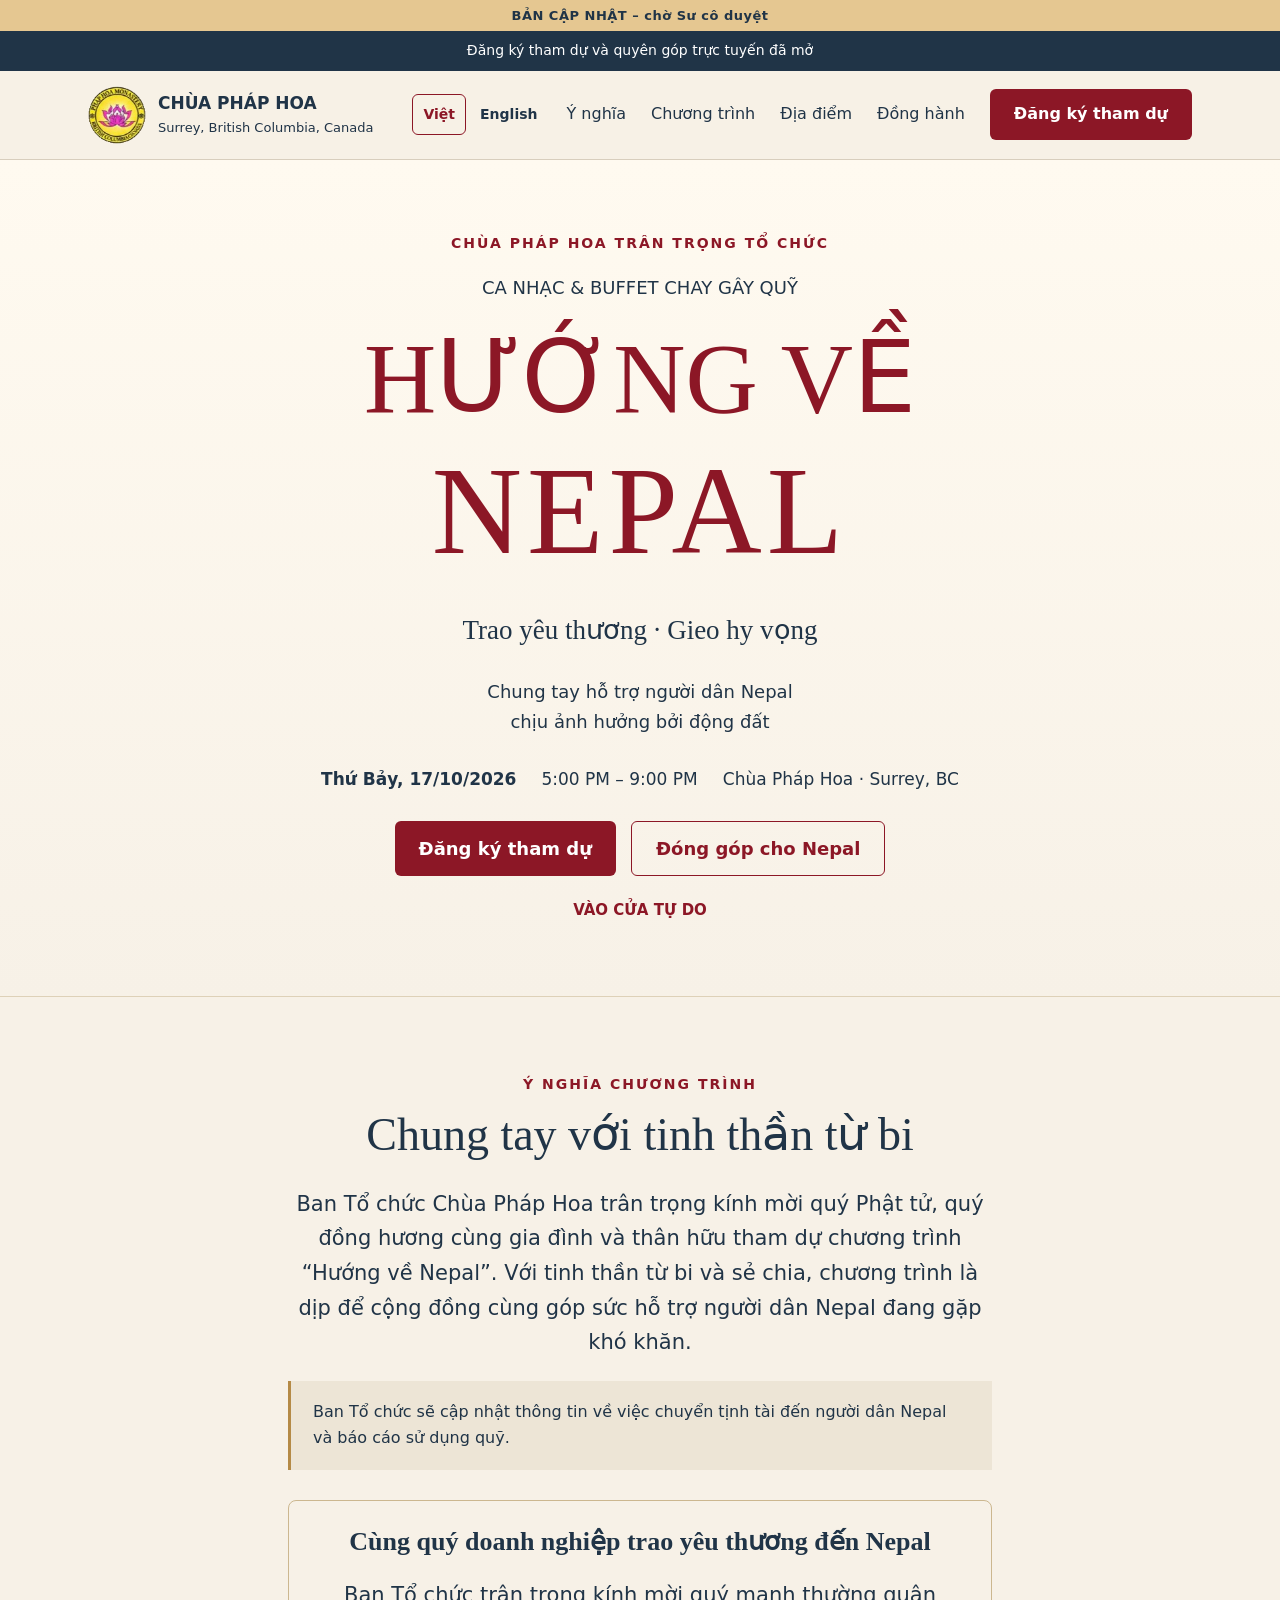
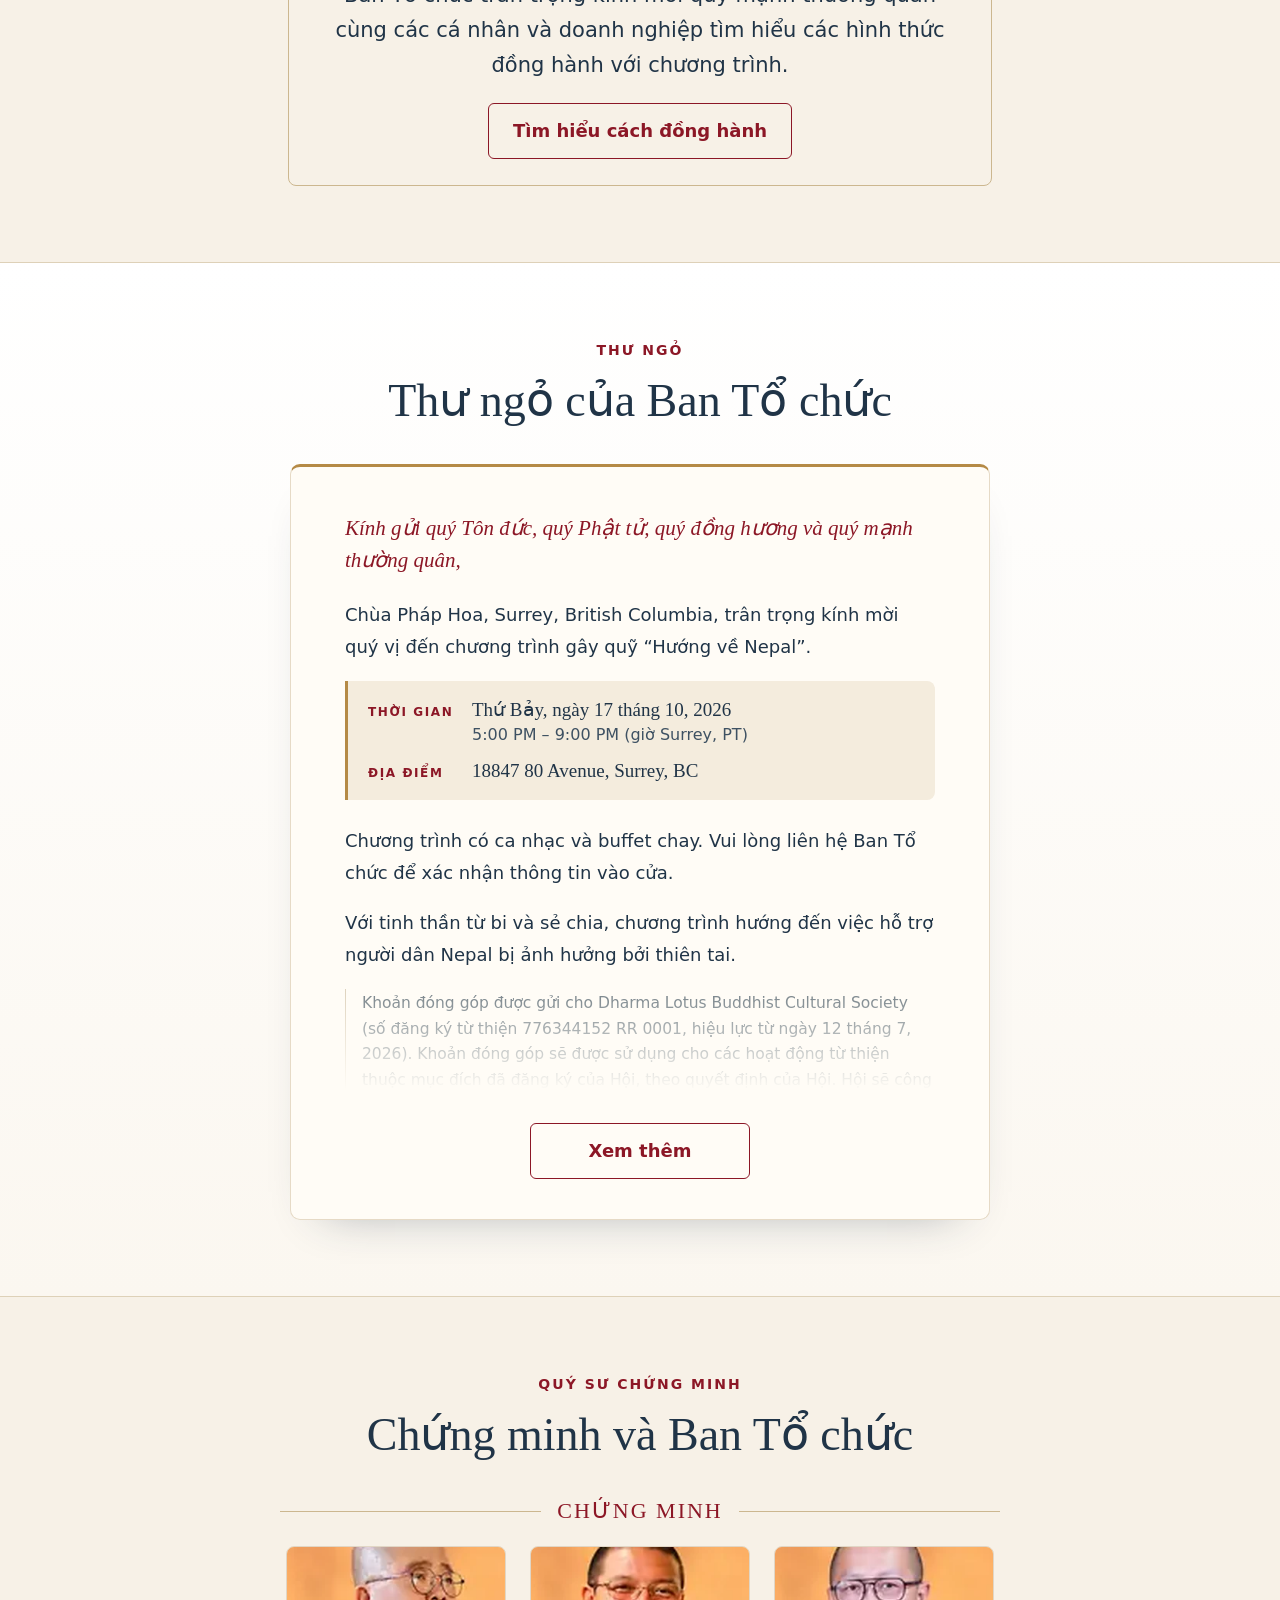
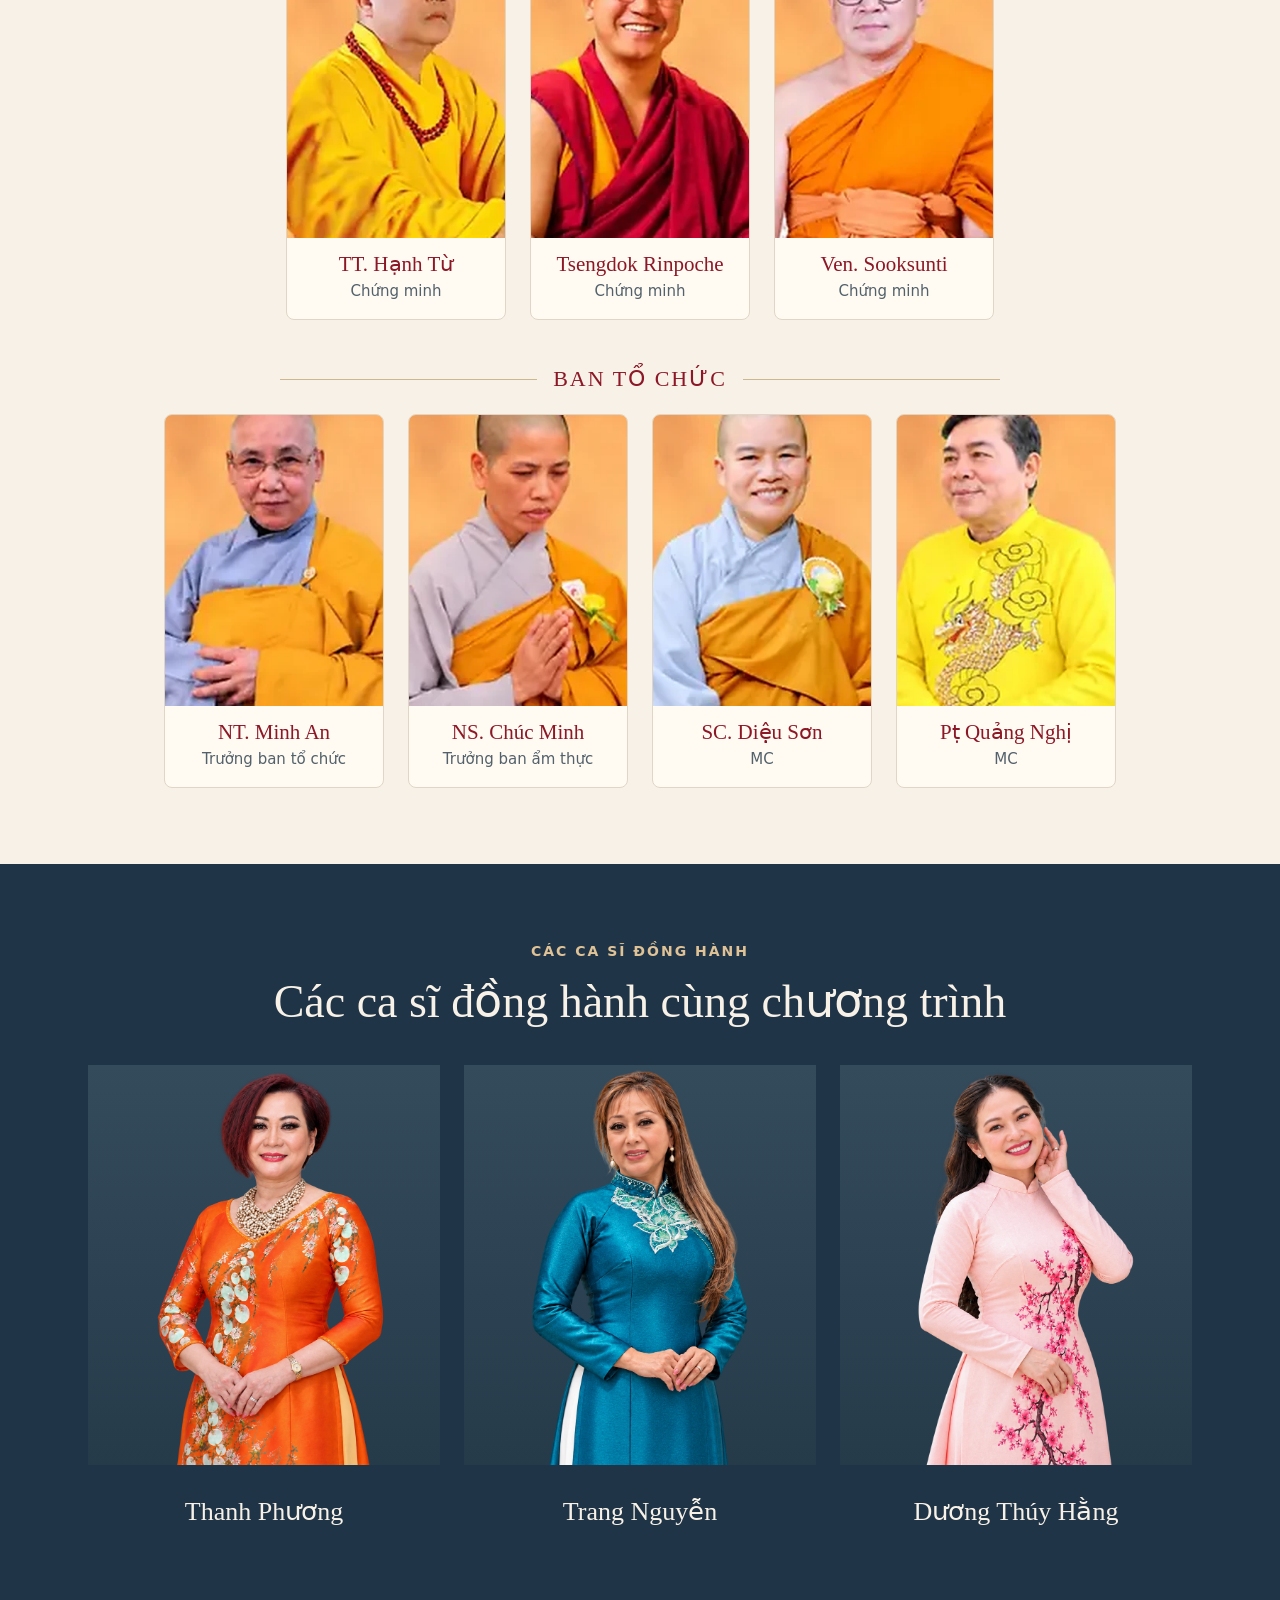
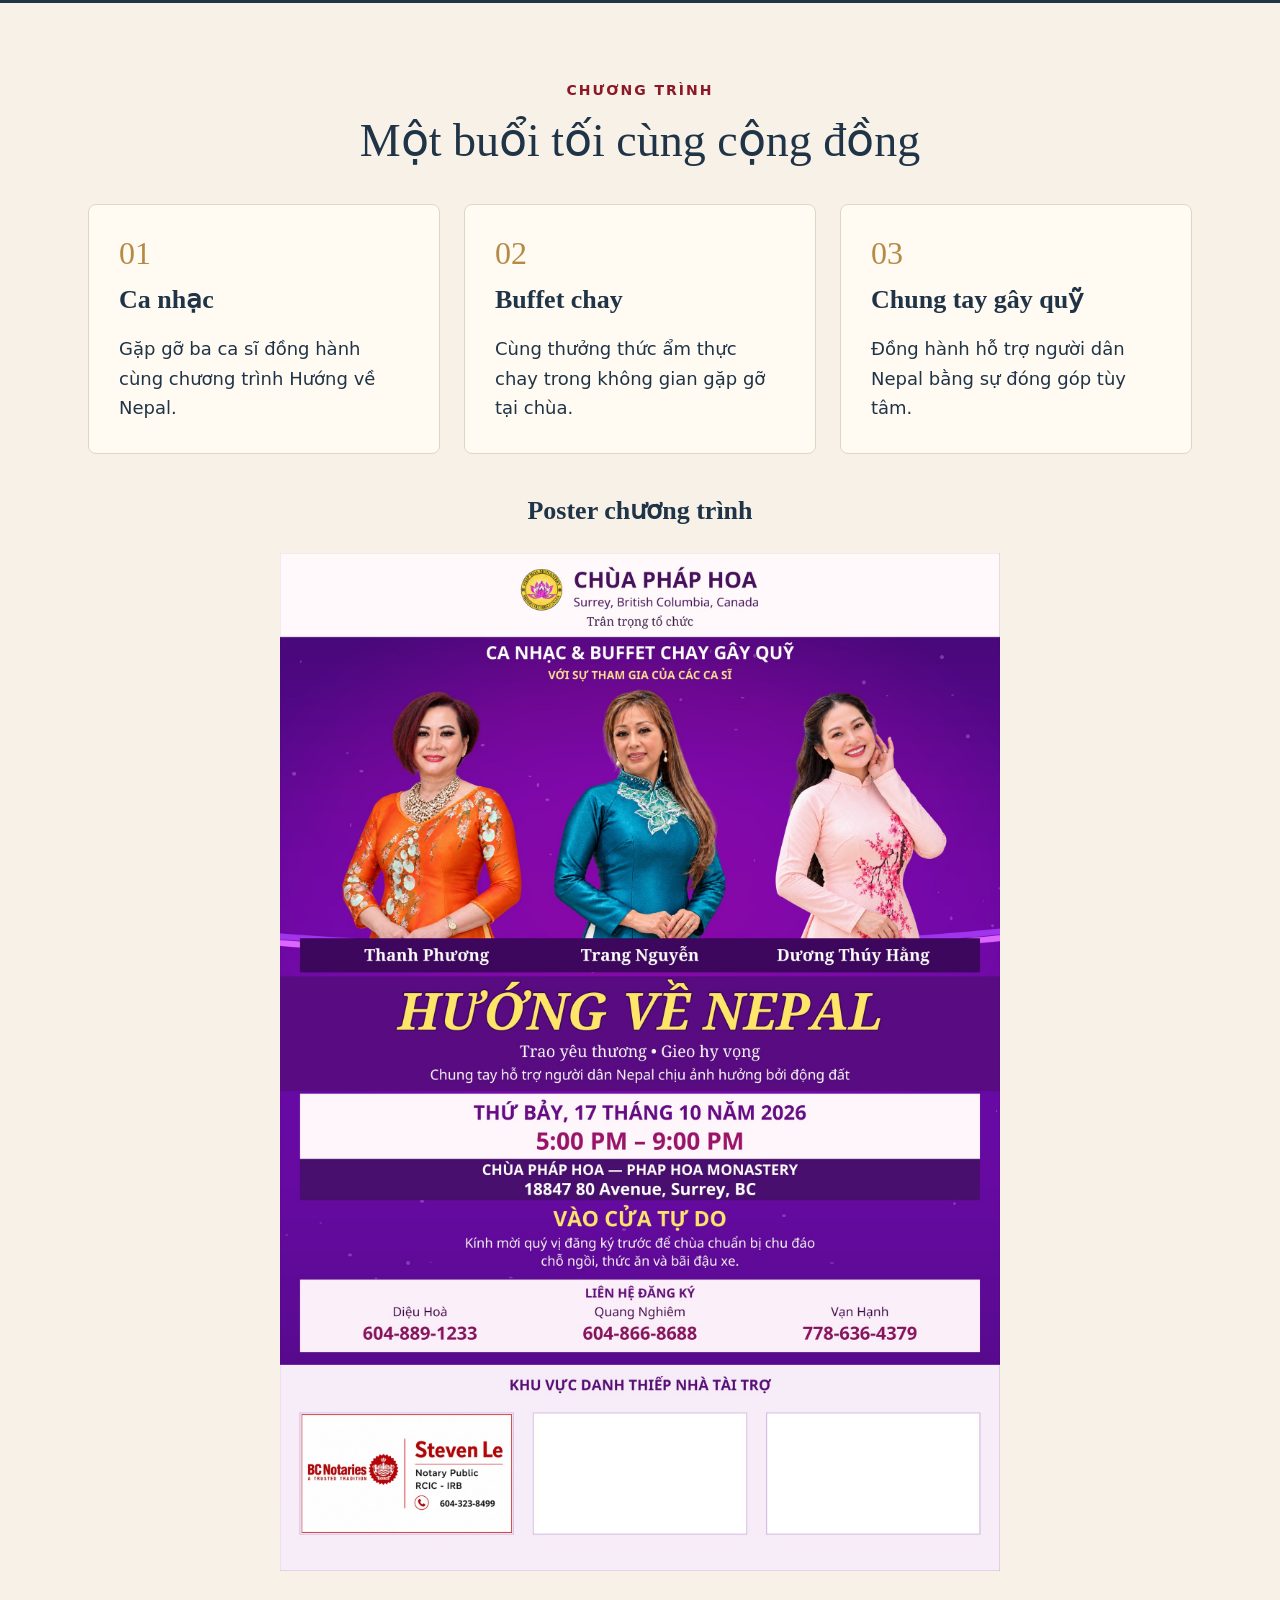
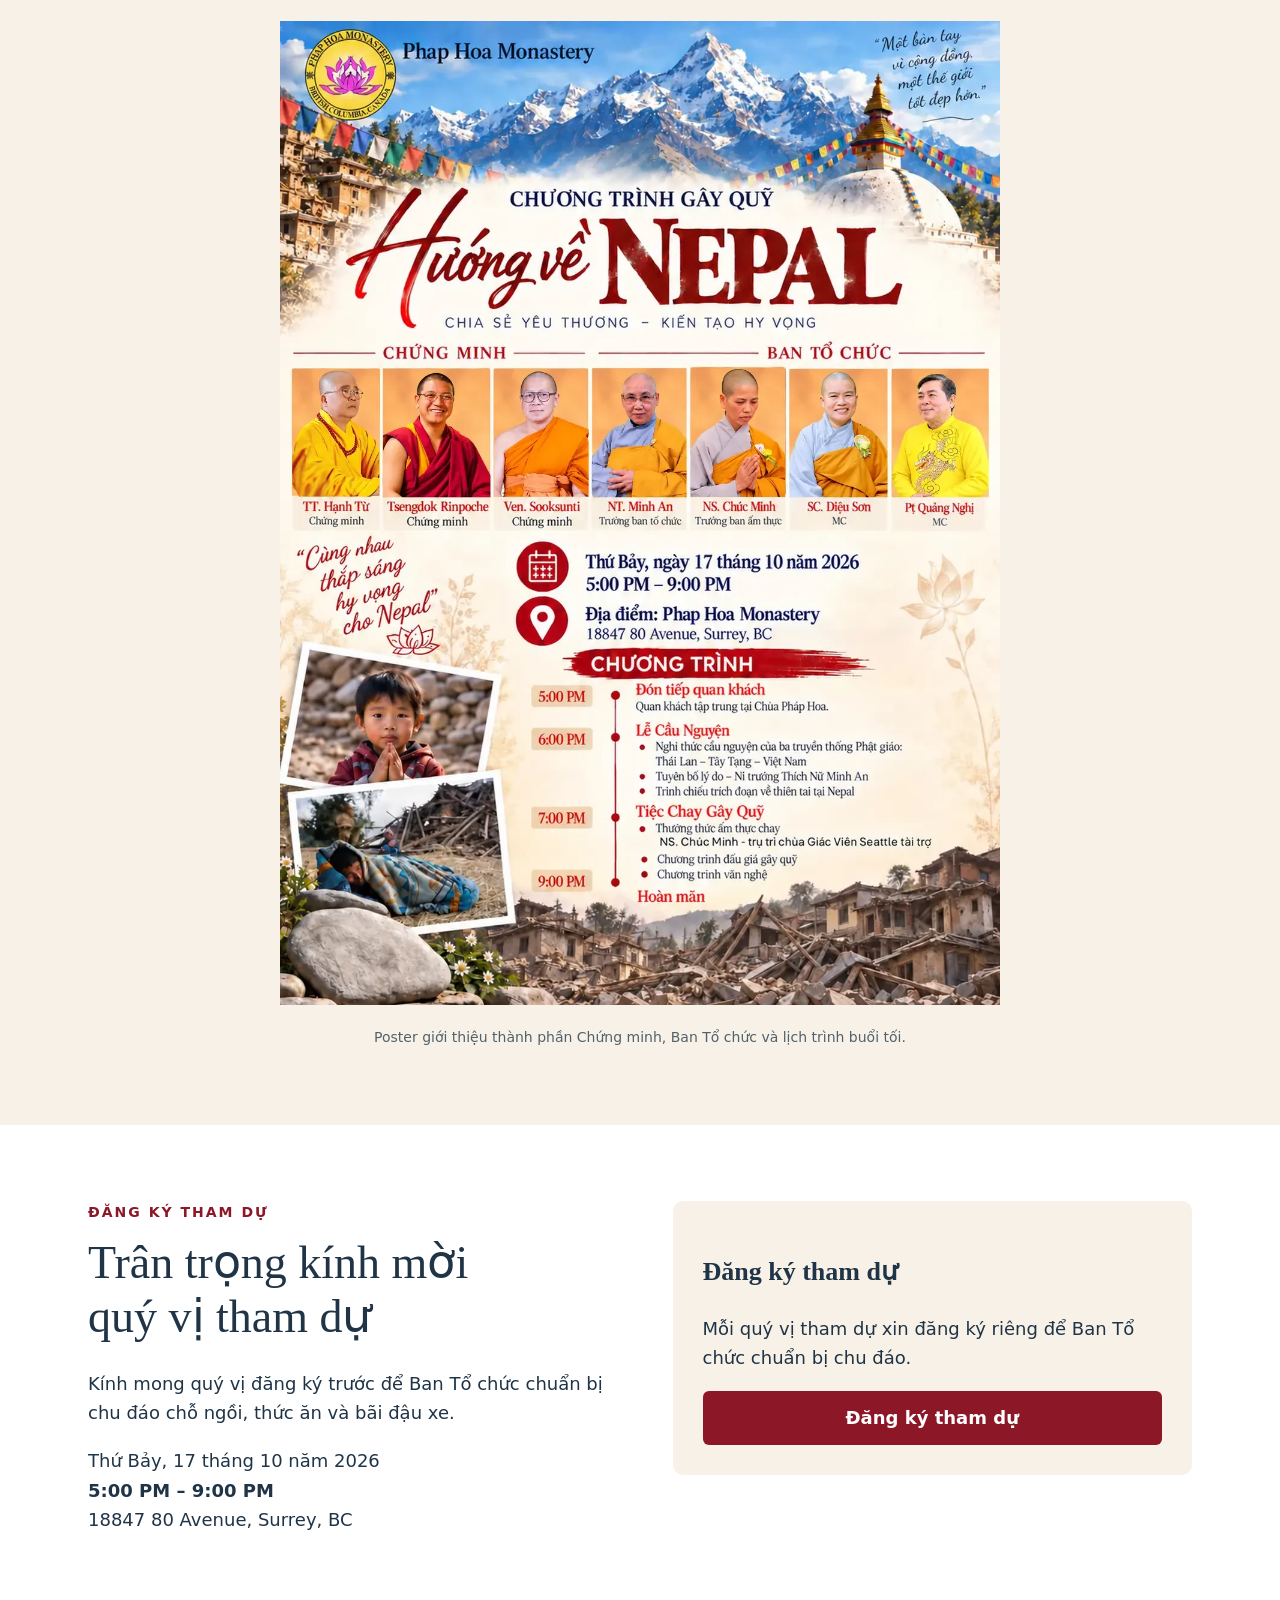
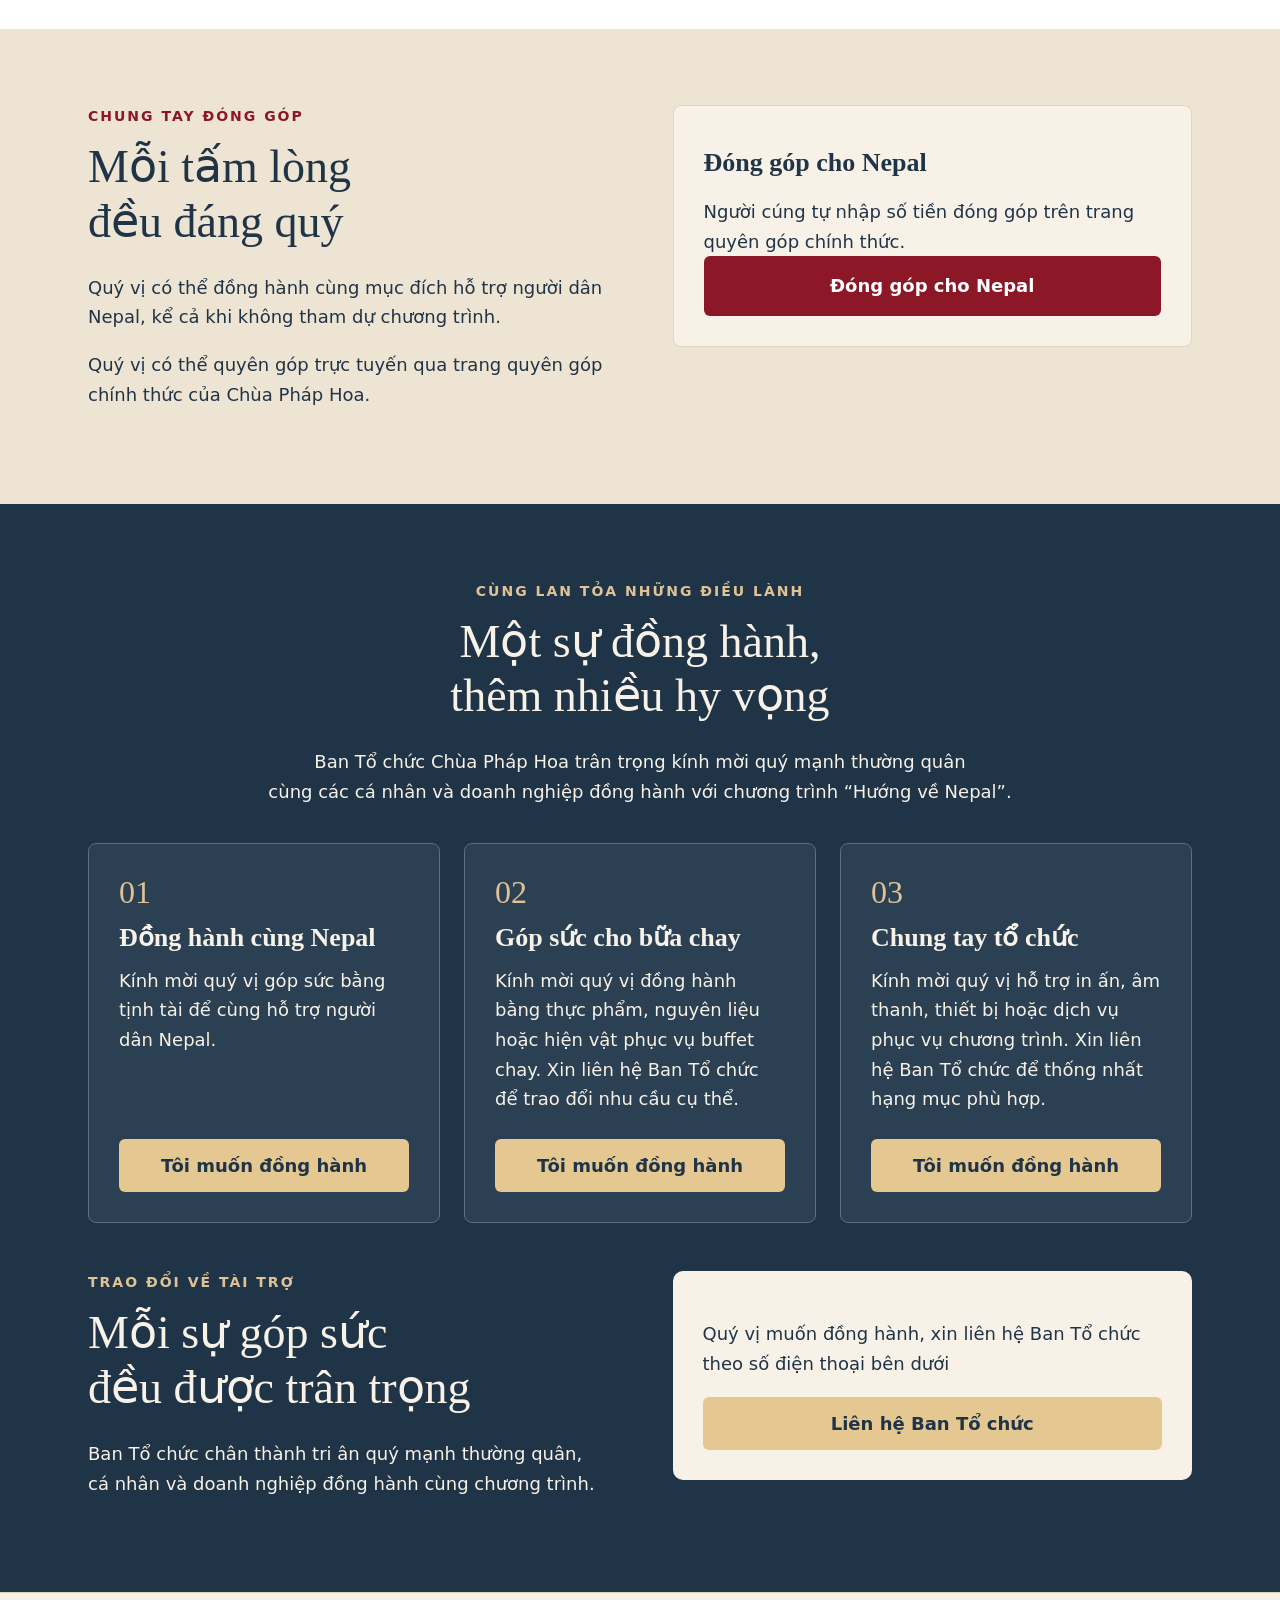
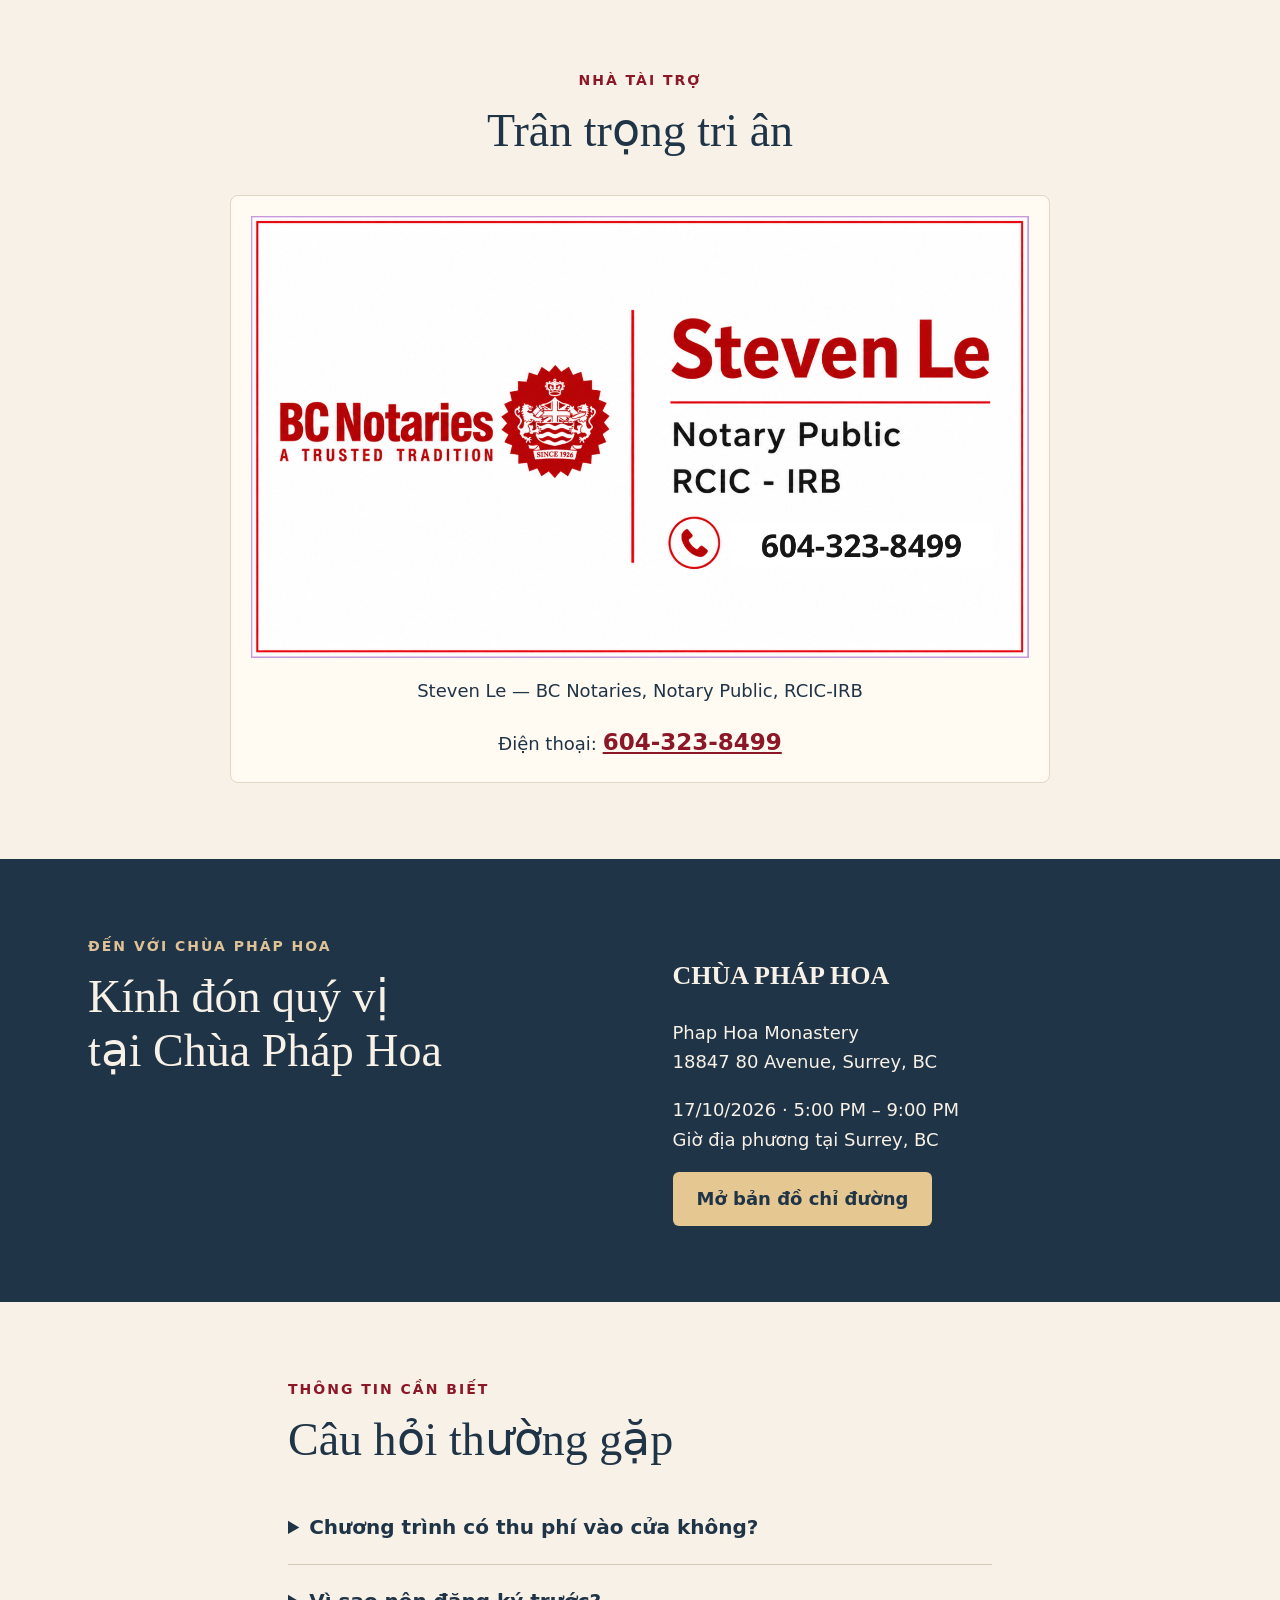
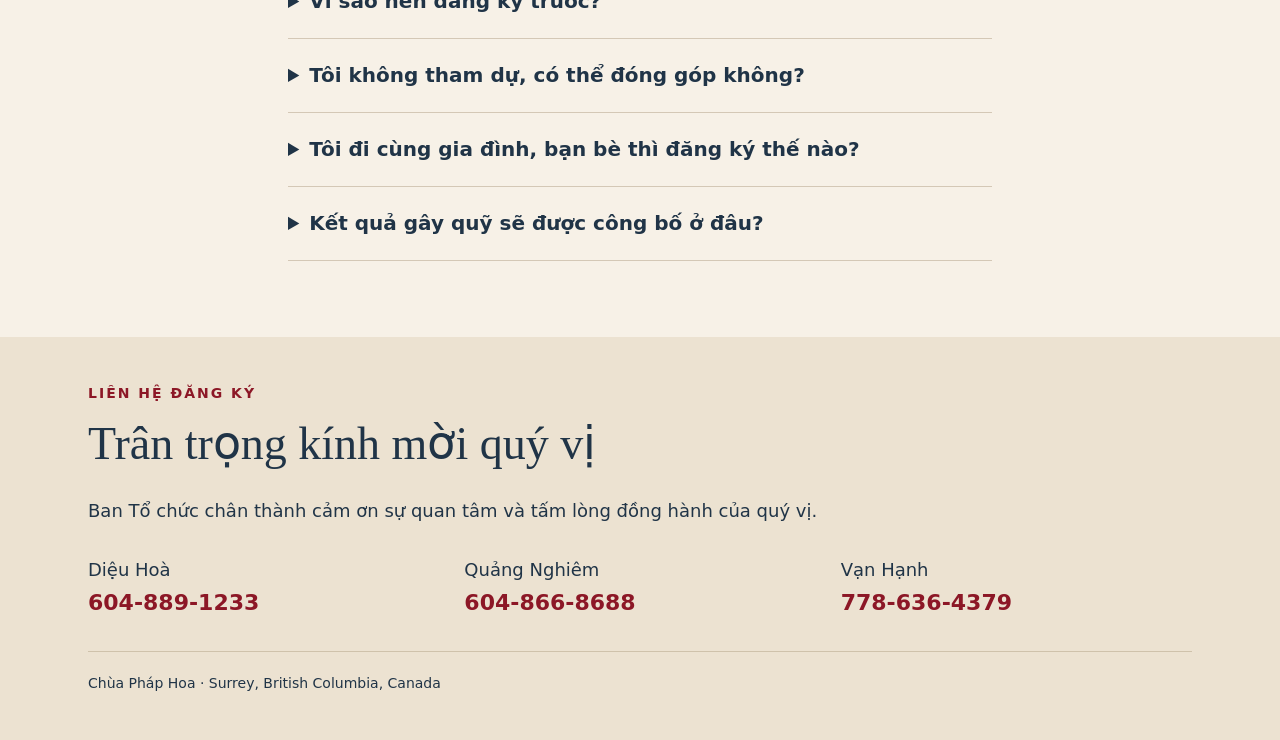
==== commit d75c88ca: "Thu ngo v2: dang the, de doc tren dien thoai" ====
--- a/index.html
+++ b/index.html
@@ -19,18 +19,59 @@
 }
 
 .preview-flag{background:#e5c791;color:#203447;text-align:center;font-size:13px;font-weight:700;letter-spacing:.5px;padding:5px 12px}html:not(.ban-cap-nhat) .preview-flag{display:none}
-.letter-section{border-top:1px solid #ded1b8}.letter{position:relative}.letter-body p{margin:0 0 18px}.letter-body .letter-sign{margin-top:26px}.letter-sign strong{font-family:Georgia,serif;font-size:21px;font-weight:500;color:var(--red)}.letter-contacts{font-size:16px;color:#52616b}.letter-contacts a{color:var(--red);font-weight:700;text-decoration:none;white-space:nowrap}
-.letter.is-collapsible .letter-body{overflow:hidden;transition:max-height .35s ease}.letter.is-collapsible:not(.is-open) .letter-body{max-height:420px;-webkit-mask-image:linear-gradient(180deg,#000 62%,transparent);mask-image:linear-gradient(180deg,#000 62%,transparent)}.letter-toggle{margin-top:14px}.letter-toggle .lt-less,.letter.is-open .letter-toggle .lt-more{display:none}.letter.is-open .letter-toggle .lt-less{display:inline}
+#thu-ngo,#quy-su,.letter{scroll-margin-top:12px}
+.letter-section{border-top:1px solid #ded1b8;background:linear-gradient(180deg,#fff,#fbf7f0)}
+.letter{position:relative;max-width:700px;margin:0 auto;background:#fffcf6;border:1px solid #e6dac6;border-top:3px solid var(--gold);border-radius:10px;padding:46px 54px 40px;box-shadow:0 22px 46px -34px rgba(32,52,71,.45)}
+.letter-body{position:relative;font-size:18px;line-height:1.75;max-width:62ch;margin:0 auto}
+.letter-body p{margin:0 0 1.05em}
+.letter-salute{font:italic 21px/1.5 Georgia,serif;color:var(--red);margin-bottom:1.1em!important}
+.letter-facts{margin:6px 0 1.4em;padding:16px 20px;background:#f4ecdd;border-left:3px solid var(--gold);border-radius:0 8px 8px 0;display:grid;gap:12px}
+.lf-row{display:grid;grid-template-columns:92px 1fr;gap:12px;align-items:baseline}
+.lf-label{font-size:12px;font-weight:700;letter-spacing:1.6px;text-transform:uppercase;color:var(--red)}
+.lf-val{line-height:1.45}.lf-val strong{display:block;font:500 19px/1.35 Georgia,serif;color:var(--ink)}.lf-val span{display:block;font-size:16px;color:#3e5162}
+.letter-legal{margin:0 0 1.3em;padding:2px 0 2px 16px;border-left:1px solid #d6c8af;font-size:15.5px;line-height:1.65;color:#52616b}
+.letter-legal p{margin:0 0 .8em}.letter-legal p:last-child{margin-bottom:0}
+.letter-closing{font-style:italic}
+.letter-sign{margin:30px 0 0 auto;padding-top:18px;border-top:1px solid #d9c9a8;width:max-content;max-width:100%;text-align:right}
+.letter-sign strong{display:block;font:500 21px/1.35 Georgia,serif;color:var(--red)}.letter-sign span{display:block;font-size:16px;color:#52616b;margin-top:4px}
+.letter-contacts{margin-top:30px;padding:18px 20px;background:#f7f1e7;border-radius:8px}
+.lc-title{font-size:12px;font-weight:700;letter-spacing:1.6px;text-transform:uppercase;color:var(--red);margin-bottom:6px}
+.letter-contacts ul{list-style:none;margin:0;padding:0}
+.letter-contacts li{display:flex;justify-content:space-between;align-items:center;gap:12px;min-height:46px;border-bottom:1px solid #e3d7c2;font-size:16px}
+.letter-contacts li:last-child{border-bottom:0}
+.letter-contacts a{color:var(--red);font-weight:700;text-decoration:none;font-size:18px;padding:8px 0;white-space:nowrap}
+.letter-contacts .lc-mail a{font-size:16px}
+#thu-ngo h2,#quy-su h2{text-wrap:balance}
+.letter-more{text-align:center}
+.letter.is-collapsible .letter-body{overflow:hidden;max-height:var(--letter-cut,560px);transition:max-height .45s ease}
+.letter.is-collapsible .letter-body:after{content:"";position:absolute;left:0;right:0;bottom:0;height:150px;background:linear-gradient(180deg,rgba(255,252,246,0),#fffcf6 85%);pointer-events:none;transition:opacity .3s}
+.letter.is-open .letter-body:after{opacity:0}
+.letter-toggle{margin-top:10px;min-width:220px}.letter-toggle .lt-less,.letter.is-open .letter-toggle .lt-more{display:none}.letter.is-open .letter-toggle .lt-less{display:inline}
 .clergy{border-top:1px solid #ded1b8}.clergy-group{display:flex;align-items:center;gap:16px;justify-content:center;font:500 22px Georgia,serif;color:var(--red);text-transform:uppercase;letter-spacing:2px;margin:0 auto 22px;max-width:720px}.clergy-group:before,.clergy-group:after{content:"";flex:1;height:1px;background:#ccb78f}.clergy-grid{display:flex;flex-wrap:wrap;justify-content:center;gap:24px;margin:0 0 46px}.clergy-grid:last-child{margin-bottom:0}.clergy-card{margin:0;width:220px;background:#fffaf2;border:1px solid #e1d6c5;border-radius:8px;overflow:hidden;text-align:center}.clergy-card img{display:block;width:100%;height:auto;aspect-ratio:3/4;object-fit:cover;object-position:50% 0;background:#f0d3a2}.clergy-card figcaption{padding:14px 10px 18px;line-height:1.35}.clergy-card strong{display:block;font:500 21px Georgia,serif;color:var(--red)}.clergy-card span{display:block;font-size:15px;color:#52616b;margin-top:4px}
 .poster-2-cap{margin:12px 20px 0}
-@media(max-width:760px){.clergy-grid{gap:14px}.clergy-card{width:calc(50% - 7px);max-width:220px}.clergy-card strong{font-size:18px}.clergy-card span{font-size:14px}.clergy-group{font-size:19px;gap:12px}.letter.is-collapsible:not(.is-open) .letter-body{max-height:520px}}
+@media(max-width:760px){
+body{padding-bottom:calc(92px + env(safe-area-inset-bottom))}
+.letter-section .wrap{padding:0 14px}
+.letter{padding:28px 20px 24px;border-radius:8px}
+.letter-body{font-size:17px;line-height:1.7}
+.letter-salute{font-size:19px}
+.letter-facts{padding:14px 14px;gap:10px}
+.lf-row{grid-template-columns:1fr;gap:2px}
+.lf-val strong{font-size:18px}
+.letter-legal{font-size:15px;padding-left:12px}
+.letter-sign{text-align:left;margin-left:0;width:auto}
+.letter-sign strong{font-size:19px}
+.letter-contacts{padding:12px 14px}
+.letter-toggle{width:100%}
+.letter-contacts .lc-mail{flex-direction:column;align-items:flex-start;gap:0;padding:8px 0}.letter-contacts .lc-mail a{padding:4px 0}
+.clergy-grid{gap:14px}.clergy-card{width:calc(50% - 7px);max-width:220px}.clergy-card strong{font-size:18px}.clergy-card span{font-size:14px}.clergy-group{font-size:19px;gap:12px}}
 </style></head><body>
 <div class="preview-flag">BẢN CẬP NHẬT – chờ Sư cô duyệt</div>
 <div class="announcement">Đăng ký tham dự và quyên góp trực tuyến đã mở</div>
 <header><div class="wrap nav"><a class="brand" href="https://www.phaphoamonastery.ca/" target="_blank" rel="noopener"><img src="logo.png" alt="Logo Chùa Pháp Hoa"><span><strong>CHÙA PHÁP HOA</strong><br><small>Surrey, British Columbia, Canada</small></span></a><div class="nav-right"><div class="languages" role="group" aria-label="Language / Ngôn ngữ"><button type="button" data-lang="vi" aria-pressed="true">Việt</button><button type="button" data-lang="en" aria-pressed="false">English</button></div><nav aria-label="Điều hướng"><a href="#y-nghia">Ý nghĩa</a><a href="#chuong-trinh">Chương trình</a><a href="#dia-diem">Địa điểm</a><a href="#tai-tro">Đồng hành</a><a class="btn" href="https://www.phaphoamonastery.ca/event-details/chuong-trinh-gay-quy-huong-ve-nepal/form" target="_blank" rel="noopener">Đăng ký tham dự</a></nav></div></div></header>
 <main><div class="hero"><div class="eyebrow">Chùa Pháp Hoa trân trọng tổ chức</div><p>CA NHẠC & BUFFET CHAY GÂY QUỸ</p><h1>HƯỚNG VỀ <span>NEPAL</span></h1><p class="tagline">Trao yêu thương · Gieo hy vọng</p><p>Chung tay hỗ trợ người dân Nepal<br>chịu ảnh hưởng bởi động đất</p><div class="details"><strong>Thứ Bảy, 17/10/2026</strong><span>5:00 PM – 9:00 PM</span><span>Chùa Pháp Hoa · Surrey, BC</span></div><div class="actions"><a class="btn" href="https://www.phaphoamonastery.ca/event-details/chuong-trinh-gay-quy-huong-ve-nepal/form" target="_blank" rel="noopener">Đăng ký tham dự</a><a class="btn outline" href="https://www.phaphoamonastery.ca/cung-duong-nepal" target="_blank" rel="noopener">Đóng góp cho Nepal</a></div><p class="free">VÀO CỬA TỰ DO</p></div>
 <section id="y-nghia"><div class="wrap narrow intro"><div class="eyebrow">Ý nghĩa chương trình</div><h2>Chung tay với tinh thần từ bi</h2><p>Ban Tổ chức Chùa Pháp Hoa trân trọng kính mời quý Phật tử, quý đồng hương cùng gia đình và thân hữu tham dự chương trình “Hướng về Nepal”. Với tinh thần từ bi và sẻ chia, chương trình là dịp để cộng đồng cùng góp sức hỗ trợ người dân Nepal đang gặp khó khăn.</p><div class="note">Ban Tổ chức sẽ cập nhật thông tin về việc chuyển tịnh tài đến người dân Nepal và báo cáo sử dụng quỹ.</div><div class="sponsor-invite"><h3>Cùng quý doanh nghiệp trao yêu thương đến Nepal</h3><p>Ban Tổ chức trân trọng kính mời quý mạnh thường quân cùng các cá nhân và doanh nghiệp tìm hiểu các hình thức đồng hành với chương trình.</p><details class="inline-disclosure"><summary class="btn outline">Tìm hiểu cách đồng hành</summary><div class="inline-panel"><article><span class="number">01</span><h3>Đồng hành cùng Nepal</h3><p>Kính mời quý vị góp sức bằng tịnh tài để cùng hỗ trợ người dân Nepal.</p></article><article><span class="number">02</span><h3>Góp sức cho bữa chay</h3><p>Kính mời quý vị đồng hành bằng thực phẩm, nguyên liệu hoặc hiện vật phục vụ buffet chay. Xin liên hệ Ban Tổ chức để trao đổi nhu cầu cụ thể.</p></article><article><span class="number">03</span><h3>Chung tay tổ chức</h3><p>Kính mời quý vị hỗ trợ in ấn, âm thanh, thiết bị hoặc dịch vụ phục vụ chương trình. Xin liên hệ Ban Tổ chức để thống nhất hạng mục phù hợp.</p></article><div class="contacts"><div>Diệu Hoà<br><a href="tel:+16048891233">604-889-1233</a></div><div>Quảng Nghiêm<br><a href="tel:+16048668688">604-866-8688</a></div><div>Vạn Hạnh<br><a href="tel:+17786364379">778-636-4379</a></div></div></div></details></div></div></section>
-<section class="white letter-section" id="thu-ngo"><div class="wrap narrow"><div class="section-head"><div class="eyebrow">Thư ngỏ</div><h2>Thư ngỏ của Ban Tổ chức</h2></div><article class="letter"><div class="letter-body" id="letter-body"><p>Kính gửi quý Tôn đức, quý Phật tử, quý đồng hương và quý mạnh thường quân,</p><p>Chùa Pháp Hoa, Surrey, British Columbia, trân trọng kính mời quý vị đến chương trình gây quỹ “Hướng về Nepal”.</p><p>Chương trình vào Thứ Bảy, ngày 17 tháng 10, 2026, từ 5:00 PM đến 9:00 PM (giờ Surrey, PT), tại 18847 80 Avenue, Surrey, BC. Chương trình có ca nhạc và buffet chay. Vui lòng liên hệ Ban Tổ chức để xác nhận thông tin vào cửa.</p><p>Với tinh thần từ bi và sẻ chia, chương trình hướng đến việc hỗ trợ người dân Nepal bị ảnh hưởng bởi thiên tai.</p><p>Khoản đóng góp được gửi cho Dharma Lotus Buddhist Cultural Society (số đăng ký từ thiện 776344152 RR 0001, hiệu lực từ ngày 12 tháng 7, 2026). Khoản đóng góp sẽ được sử dụng cho các hoạt động từ thiện thuộc mục đích đã đăng ký của Hội, theo quyết định của Hội. Hội sẽ công bố thông tin về việc sử dụng quỹ theo quy định áp dụng. Thư này không nói tiền được chuyển thẳng đến từng người dân.</p><p>Việc cấp official donation receipt, nếu có, phụ thuộc điều kiện của CRA và chính sách hội đã xác nhận. Thư này không phải biên nhận.</p><p>Theo poster chương trình: TT. Hạnh Từ, Tsengdok Rinpoche và Ven. Sooksunti đứng ở hàng Chứng minh. Ni trưởng Thích Nữ Minh An là Trưởng ban tổ chức. Poster ghi NS. Chúc Minh là trụ trì chùa Giác Viên Seattle, Trưởng ban ẩm thực, và là người tài trợ tiệc chay. Poster ghi SC. Diệu Sơn là MC.</p><p>Kính mong quý vị đăng ký trước, mỗi người một lượt, để Ban Tổ chức chuẩn bị chỗ ngồi, thức ăn và bãi đậu xe. Đóng góp là tùy tâm. Quý vị không đến dự vẫn có thể đóng góp. Không có mức bắt buộc.</p><p>Kính chúc quý vị thân tâm an lạc.</p><p class="letter-sign"><strong>Ban Tổ chức chương trình Hướng về Nepal</strong><br>Chùa Pháp Hoa, Surrey, BC</p><p class="letter-contacts"><span>Liên hệ đăng ký:</span> Diệu Hoà <a href="tel:+16048891233">604-889-1233</a> · Quảng Nghiêm <a href="tel:+16048668688">604-866-8688</a> · Vạn Hạnh <a href="tel:+17786364379">778-636-4379</a><br><span>Email chùa:</span> <a href="mailto:info@phaphoamonastery.ca">info@phaphoamonastery.ca</a></p></div><button type="button" class="btn outline letter-toggle" aria-expanded="false" aria-controls="letter-body" hidden><span class="lt-more">Xem thêm</span><span class="lt-less">Thu gọn</span></button></article></div></section>
+<section class="white letter-section" id="thu-ngo"><div class="wrap"><div class="section-head"><div class="eyebrow">Thư ngỏ</div><h2>Thư ngỏ của Ban Tổ chức</h2></div><article class="letter"><div class="letter-body" id="letter-body"><p class="letter-salute">Kính gửi quý Tôn đức, quý Phật tử, quý đồng hương và quý mạnh thường quân,</p><p>Chùa Pháp Hoa, Surrey, British Columbia, trân trọng kính mời quý vị đến chương trình gây quỹ “Hướng về Nepal”.</p><div class="letter-facts"><div class="lf-row"><span class="lf-label">Thời gian</span><span class="lf-val"><strong>Thứ Bảy, ngày 17 tháng 10, 2026</strong><span>5:00 PM – 9:00 PM (giờ Surrey, PT)</span></span></div><div class="lf-row"><span class="lf-label">Địa điểm</span><span class="lf-val"><strong>18847 80 Avenue, Surrey, BC</strong></span></div></div><p>Chương trình có ca nhạc và buffet chay. Vui lòng liên hệ Ban Tổ chức để xác nhận thông tin vào cửa.</p><p>Với tinh thần từ bi và sẻ chia, chương trình hướng đến việc hỗ trợ người dân Nepal bị ảnh hưởng bởi thiên tai.</p><div class="letter-legal"><p>Khoản đóng góp được gửi cho Dharma Lotus Buddhist Cultural Society (số đăng ký từ thiện 776344152 RR 0001, hiệu lực từ ngày 12 tháng 7, 2026). Khoản đóng góp sẽ được sử dụng cho các hoạt động từ thiện thuộc mục đích đã đăng ký của Hội, theo quyết định của Hội. Hội sẽ công bố thông tin về việc sử dụng quỹ theo quy định áp dụng. Thư này không nói tiền được chuyển thẳng đến từng người dân.</p><p>Việc cấp official donation receipt, nếu có, phụ thuộc điều kiện của CRA và chính sách hội đã xác nhận. Thư này không phải biên nhận.</p></div><p>Theo poster chương trình: TT. Hạnh Từ, Tsengdok Rinpoche và Ven. Sooksunti đứng ở hàng Chứng minh. Ni trưởng Thích Nữ Minh An là Trưởng ban tổ chức. Poster ghi NS. Chúc Minh là trụ trì chùa Giác Viên Seattle, Trưởng ban ẩm thực, và là người tài trợ tiệc chay. Poster ghi SC. Diệu Sơn là MC.</p><p>Kính mong quý vị đăng ký trước, mỗi người một lượt, để Ban Tổ chức chuẩn bị chỗ ngồi, thức ăn và bãi đậu xe. Đóng góp là tùy tâm. Quý vị không đến dự vẫn có thể đóng góp. Không có mức bắt buộc.</p><p class="letter-closing">Kính chúc quý vị thân tâm an lạc.</p><div class="letter-sign"><strong>Ban Tổ chức chương trình Hướng về Nepal</strong><span>Chùa Pháp Hoa, Surrey, BC</span></div><div class="letter-contacts"><div class="lc-title">Liên hệ đăng ký</div><ul><li><span class="lc-name">Diệu Hoà</span><a href="tel:+16048891233">604-889-1233</a></li><li><span class="lc-name">Quảng Nghiêm</span><a href="tel:+16048668688">604-866-8688</a></li><li><span class="lc-name">Vạn Hạnh</span><a href="tel:+17786364379">778-636-4379</a></li><li class="lc-mail"><span class="lc-name">Email chùa</span><a href="mailto:info@phaphoamonastery.ca">info@phaphoamonastery.ca</a></li></ul></div></div><div class="letter-more"><button type="button" class="btn outline letter-toggle" aria-expanded="false" aria-controls="letter-body" hidden><span class="lt-more">Xem thêm</span><span class="lt-less">Thu gọn</span></button></div></article></div></section>
 <section class="clergy" id="quy-su"><div class="wrap"><div class="section-head"><div class="eyebrow">Quý Sư chứng minh</div><h2>Chứng minh và Ban Tổ chức</h2></div><h3 class="clergy-group"><span>Chứng minh</span></h3><div class="clergy-grid"><figure class="clergy-card"><img src="quy-su-01-tt-hanh-tu.webp" width="288" height="376" alt="TT. Hạnh Từ" loading="lazy" decoding="async"><figcaption><strong>TT. Hạnh Từ</strong><span>Chứng minh</span></figcaption></figure><figure class="clergy-card"><img src="quy-su-02-tsengdok-rinpoche.webp" width="352" height="376" alt="Tsengdok Rinpoche" loading="lazy" decoding="async"><figcaption><strong>Tsengdok Rinpoche</strong><span>Chứng minh</span></figcaption></figure><figure class="clergy-card"><img src="quy-su-03-ven-sooksunti.webp" width="312" height="376" alt="Ven. Sooksunti" loading="lazy" decoding="async"><figcaption><strong>Ven. Sooksunti</strong><span>Chứng minh</span></figcaption></figure></div><h3 class="clergy-group"><span>Ban Tổ chức</span></h3><div class="clergy-grid"><figure class="clergy-card"><img src="quy-su-04-nt-minh-an.webp" width="310" height="376" alt="NT. Minh An" loading="lazy" decoding="async"><figcaption><strong>NT. Minh An</strong><span>Trưởng ban tổ chức</span></figcaption></figure><figure class="clergy-card"><img src="quy-su-05-ns-chuc-minh.webp" width="314" height="376" alt="NS. Chúc Minh" loading="lazy" decoding="async"><figcaption><strong>NS. Chúc Minh</strong><span>Trưởng ban ẩm thực</span></figcaption></figure><figure class="clergy-card"><img src="quy-su-06-sc-dieu-son.webp" width="324" height="376" alt="SC. Diệu Sơn" loading="lazy" decoding="async"><figcaption><strong>SC. Diệu Sơn</strong><span>MC</span></figcaption></figure><figure class="clergy-card"><img src="quy-su-07-pt-quang-nghi.webp" width="336" height="376" alt="Pṭ Quảng Nghị" loading="lazy" decoding="async"><figcaption><strong>Pṭ Quảng Nghị</strong><span>MC</span></figcaption></figure></div></div></section>
 <section class="artists"><div class="wrap"><div class="section-head"><div class="eyebrow">Các ca sĩ đồng hành</div><h2>Các ca sĩ đồng hành cùng chương trình</h2></div><div class="portraits"><figure class="portrait"><img src="thanh-phuong.webp" alt="Ca sĩ Thanh Phương mặc áo dài cam" loading="lazy"><figcaption>Thanh Phương</figcaption></figure><figure class="portrait"><img src="trang-nguyen.webp" alt="Ca sĩ Trang Nguyễn mặc áo dài xanh ngọc" loading="lazy"><figcaption>Trang Nguyễn</figcaption></figure><figure class="portrait"><img src="duong-thuy-hang.webp" alt="Ca sĩ Dương Thúy Hằng mặc áo dài hồng nhạt" loading="lazy"><figcaption>Dương Thúy Hằng</figcaption></figure></div></div></section>
 <section id="chuong-trinh"><div class="wrap"><div class="section-head"><div class="eyebrow">Chương trình</div><h2>Một buổi tối cùng cộng đồng</h2></div><div class="cards"><article class="card"><span class="number">01</span><h3>Ca nhạc</h3><p>Gặp gỡ ba ca sĩ đồng hành cùng chương trình Hướng về Nepal.</p></article><article class="card"><span class="number">02</span><h3>Buffet chay</h3><p>Cùng thưởng thức ẩm thực chay trong không gian gặp gỡ tại chùa.</p></article><article class="card"><span class="number">03</span><h3>Chung tay gây quỹ</h3><p>Đồng hành hỗ trợ người dân Nepal bằng sự đóng góp tùy tâm.</p></article></div></div><div style="max-width:720px;margin:42px auto 0;text-align:center"><h3>Poster chương trình</h3><a href="poster-v7.jpg" target="_blank" rel="noopener"><img src="poster-v7.jpg" alt="Poster Hướng về Nepal" loading="lazy" style="width:100%;height:auto"></a></div><div class="poster-2" style="max-width:720px;margin:42px auto 0;text-align:center"><a href="poster-chung-minh-chuong-trinh.webp" target="_blank" rel="noopener"><img src="poster-chung-minh-chuong-trinh.webp" alt="Poster Hướng về Nepal có thành phần Chứng minh, Ban Tổ chức và chương trình" width="1200" height="1640" loading="lazy" decoding="async" style="width:100%;height:auto"></a><p class="fine poster-2-cap">Poster giới thiệu thành phần Chứng minh, Ban Tổ chức và lịch trình buổi tối.</p></div></section>
@@ -41,7 +82,7 @@
 <section><div class="wrap narrow"><div class="eyebrow">Thông tin cần biết</div><h2>Câu hỏi thường gặp</h2><details><summary>Chương trình có thu phí vào cửa không?</summary><p>Chương trình vào cửa tự do.</p></details><details><summary>Vì sao nên đăng ký trước?</summary><p>Để Ban Tổ chức chuẩn bị chu đáo chỗ ngồi, thức ăn và bãi đậu xe.</p></details><details><summary>Tôi không tham dự, có thể đóng góp không?</summary><p>Có. Quý vị có thể đóng góp qua nút “Đóng góp cho Nepal” trên trang.</p></details><details><summary>Tôi đi cùng gia đình, bạn bè thì đăng ký thế nào?</summary><p>Mỗi người tham dự xin đăng ký riêng. Cần hỏi thêm, xin liên hệ các đầu mối ở cuối trang.</p></details><details><summary>Kết quả gây quỹ sẽ được công bố ở đâu?</summary><p>Ban Tổ chức sẽ thông báo kết quả gây quỹ sau chương trình.</p></details></div></section></main>
 <footer id="lien-he"><div class="wrap"><div class="eyebrow">Liên hệ đăng ký</div><h2>Trân trọng kính mời quý vị</h2><p>Ban Tổ chức chân thành cảm ơn sự quan tâm và tấm lòng đồng hành của quý vị.</p><div class="contacts"><div>Diệu Hoà<br><a href="tel:+16048891233" rel="noopener">604-889-1233</a></div><div>Quảng Nghiêm<br><a href="tel:+16048668688" rel="noopener">604-866-8688</a></div><div>Vạn Hạnh<br><a href="tel:+17786364379" rel="noopener">778-636-4379</a></div></div><div class="bottom"><span>Chùa Pháp Hoa · Surrey, British Columbia, Canada</span></div></div></footer><div class="mobilebar"><a class="btn" href="https://www.phaphoamonastery.ca/event-details/chuong-trinh-gay-quy-huong-ve-nepal/form" target="_blank" rel="noopener">Đăng ký</a><a class="btn outline" href="https://www.phaphoamonastery.ca/cung-duong-nepal" target="_blank" rel="noopener">Đóng góp</a></div>
 <script>
-const translations={"BẢN CẬP NHẬT – chờ Sư cô duyệt":"UPDATED DRAFT – awaiting Sư cô’s approval","Quý Sư chứng minh":"Presiding Venerables","Chứng minh và Ban Tổ chức":"Presiding Venerables and organising committee","Chứng minh":"Presiding (Chứng minh)","Ban Tổ chức":"Organising committee","Trưởng ban tổ chức":"Head of the organising committee","Trưởng ban ẩm thực":"Head of the food committee","Thư ngỏ":"Open letter","Thư ngỏ của Ban Tổ chức":"An open letter from the organising committee","Liên hệ đăng ký:":"Registration:","Email chùa:":"Monastery email:","Xem thêm":"Read more","Thu gọn":"Show less","Poster giới thiệu thành phần Chứng minh, Ban Tổ chức và lịch trình buổi tối.":"Poster showing the presiding Venerables, the organising committee and the evening programme.","Poster Hướng về Nepal có thành phần Chứng minh, Ban Tổ chức và chương trình":"A Heart for Nepal poster with the presiding Venerables, organising committee and programme","Kính gửi quý Tôn đức, quý Phật tử, quý đồng hương và quý mạnh thường quân,":"Dear venerable monastics, Buddhist friends, neighbours and benefactors,","Chùa Pháp Hoa, Surrey, British Columbia, trân trọng kính mời quý vị đến chương trình gây quỹ “Hướng về Nepal”.":"Phap Hoa Monastery in Surrey, British Columbia, warmly invites you to the fundraising programme “A Heart for Nepal.”","Chương trình vào Thứ Bảy, ngày 17 tháng 10, 2026, từ 5:00 PM đến 9:00 PM (giờ Surrey, PT), tại 18847 80 Avenue, Surrey, BC. Chương trình có ca nhạc và buffet chay. Vui lòng liên hệ Ban Tổ chức để xác nhận thông tin vào cửa.":"The programme is on Saturday, October 17, 2026, from 5:00 PM to 9:00 PM Pacific Time, at 18847 80 Avenue, Surrey, BC. It includes music and a vegetarian buffet. Please contact the organising committee to confirm admission details.","Với tinh thần từ bi và sẻ chia, chương trình hướng đến việc hỗ trợ người dân Nepal bị ảnh hưởng bởi thiên tai.":"With compassion and a spirit of generosity, the programme aims to support people in Nepal affected by a natural disaster.","Khoản đóng góp được gửi cho Dharma Lotus Buddhist Cultural Society (số đăng ký từ thiện 776344152 RR 0001, hiệu lực từ ngày 12 tháng 7, 2026). Khoản đóng góp sẽ được sử dụng cho các hoạt động từ thiện thuộc mục đích đã đăng ký của Hội, theo quyết định của Hội. Hội sẽ công bố thông tin về việc sử dụng quỹ theo quy định áp dụng. Thư này không nói tiền được chuyển thẳng đến từng người dân.":"Contributions are made to Dharma Lotus Buddhist Cultural Society (charity registration number 776344152 RR 0001, effective July 12, 2026). Contributions will be used for charitable activities within the Society’s registered purposes, as the Society decides. The Society will report on the use of funds as applicable. This letter does not say that money is passed straight to individuals.","Việc cấp official donation receipt, nếu có, phụ thuộc điều kiện của CRA và chính sách hội đã xác nhận. Thư này không phải biên nhận.":"Whether an official donation receipt will be issued depends on CRA requirements and the Society’s confirmed policy. This letter is not a receipt.","Theo poster chương trình: TT. Hạnh Từ, Tsengdok Rinpoche và Ven. Sooksunti đứng ở hàng Chứng minh. Ni trưởng Thích Nữ Minh An là Trưởng ban tổ chức. Poster ghi NS. Chúc Minh là trụ trì chùa Giác Viên Seattle, Trưởng ban ẩm thực, và là người tài trợ tiệc chay. Poster ghi SC. Diệu Sơn là MC.":"On the programme poster, TT. Hạnh Từ, Tsengdok Rinpoche and Ven. Sooksunti are listed under Chứng minh. Ni trưởng Thích Nữ Minh An chairs the organising committee. The poster lists NS. Chúc Minh as trụ trì of Giac Vien Temple in Seattle, head of the food committee, and sponsor of the vegetarian meal. The poster lists SC. Diệu Sơn as MC.","Kính mong quý vị đăng ký trước, mỗi người một lượt, để Ban Tổ chức chuẩn bị chỗ ngồi, thức ăn và bãi đậu xe. Đóng góp là tùy tâm. Quý vị không đến dự vẫn có thể đóng góp. Không có mức bắt buộc.":"Please register each person in advance so the committee can prepare seating, food and parking. Gifts are voluntary. You may give even if you cannot attend. There is no set amount.","Kính chúc quý vị thân tâm an lạc.":"With our warm wishes,","Ban Tổ chức chương trình Hướng về Nepal":"Organising committee, A Heart for Nepal","Chùa Pháp Hoa, Surrey, BC":"Phap Hoa Monastery, Surrey, BC","Điện thoại:":"Phone:","Hướng về Nepal — Chùa Pháp Hoa": "A Heart for Nepal — Phap Hoa Monastery", "Đăng ký tham dự và quyên góp trực tuyến đã mở": "Attendance registration and online donations are now open", "CHÙA PHÁP HOA": "PHAP HOA MONASTERY", "Ý nghĩa": "Our purpose", "Chương trình": "Programme", "Địa điểm": "Location", "Đồng hành": "Sponsorship", "Đăng ký tham dự": "Register to attend", "Chùa Pháp Hoa trân trọng tổ chức": "Respectfully presented by Phap Hoa Monastery", "CA NHẠC & BUFFET CHAY GÂY QUỸ": "CHARITY CONCERT & VEGETARIAN BUFFET", "HƯỚNG VỀ": "A HEART FOR", "Trao yêu thương · Gieo hy vọng": "Sharing love · Building hope", "Chung tay hỗ trợ người dân Nepal": "Together, supporting the people of Nepal", "chịu ảnh hưởng bởi động đất": "affected by earthquakes", "Thứ Bảy, 17/10/2026": "Saturday, October 17, 2026", "Chùa Pháp Hoa · Surrey, BC": "Phap Hoa Monastery · Surrey, BC", "Đóng góp cho Nepal": "Donate for Nepal", "VÀO CỬA TỰ DO": "FREE ADMISSION", "Ý nghĩa chương trình": "Our purpose", "Chung tay với tinh thần từ bi": "Coming together with compassion", "Ban Tổ chức Chùa Pháp Hoa trân trọng kính mời quý Phật tử, quý đồng hương cùng gia đình và thân hữu tham dự chương trình “Hướng về Nepal”. Với tinh thần từ bi và sẻ chia, chương trình là dịp để cộng đồng cùng góp sức hỗ trợ người dân Nepal đang gặp khó khăn.": "The organising committee of Phap Hoa Monastery warmly invites Buddhist friends, members of our community, families and friends to “A Heart for Nepal.” In a spirit of compassion and generosity, we come together to support people facing hardship in Nepal.", "Cùng quý doanh nghiệp trao yêu thương đến Nepal": "Join us in bringing care to Nepal", "Ban Tổ chức trân trọng kính mời quý mạnh thường quân cùng các cá nhân và doanh nghiệp tìm hiểu các hình thức đồng hành với chương trình.": "The organising committee warmly welcomes benefactors, individuals and businesses to explore ways to support the event.", "Tìm hiểu cách đồng hành": "Explore sponsorship", "Các ca sĩ đồng hành": "Participating singers", "Các ca sĩ đồng hành cùng chương trình": "Singers joining us for the event", "Một buổi tối cùng cộng đồng": "An evening with our community", "Ca nhạc": "Live music", "Gặp gỡ ba ca sĩ đồng hành cùng chương trình Hướng về Nepal.": "Enjoy performances by the three singers joining A Heart for Nepal.", "Buffet chay": "Vegetarian buffet", "Cùng thưởng thức ẩm thực chay trong không gian gặp gỡ tại chùa.": "Share vegetarian food and fellowship at the monastery.", "Chung tay gây quỹ": "Community fundraising", "Đồng hành hỗ trợ người dân Nepal bằng sự đóng góp tùy tâm.": "Support the people of Nepal through voluntary contributions.", "Trân trọng kính mời": "A warm invitation", "quý vị tham dự": "to join us", "Kính mong quý vị đăng ký trước để Ban Tổ chức chuẩn bị chu đáo chỗ ngồi, thức ăn và bãi đậu xe.": "Please register in advance so the organising committee can prepare seating, food and parking arrangements.", "Thứ Bảy, 17 tháng 10 năm 2026": "Saturday, October 17, 2026", "Chung tay đóng góp": "Contribute with compassion", "Mỗi tấm lòng": "Every act of generosity", "đều đáng quý": "is appreciated", "Quý vị có thể đồng hành cùng mục đích hỗ trợ người dân Nepal, kể cả khi không tham dự chương trình.": "You can support the people of Nepal even if you cannot attend the event.", "Quý vị có thể quyên góp trực tuyến qua trang quyên góp chính thức của Chùa Pháp Hoa.": "You can donate online through Phap Hoa Monastery’s official donation page.", "Cùng lan tỏa những điều lành": "Sharing kindness together", "Một sự đồng hành,": "Your support,", "thêm nhiều hy vọng": "more hope", "Ban Tổ chức Chùa Pháp Hoa trân trọng kính mời quý mạnh thường quân": "The organising committee of Phap Hoa Monastery warmly invites benefactors,", "cùng các cá nhân và doanh nghiệp đồng hành với chương trình “Hướng về Nepal”.": "individuals and businesses to support A Heart for Nepal.", "Đồng hành cùng Nepal": "Support Nepal", "Tôi muốn đồng hành": "I would like to help", "Góp sức cho bữa chay": "Support the vegetarian buffet", "Chung tay tổ chức": "Help bring the event together", "Trao đổi về tài trợ": "Discuss sponsorship", "Mỗi sự góp sức": "Every contribution", "đều được trân trọng": "is valued", "Đến với Chùa Pháp Hoa": "Visit Phap Hoa Monastery", "Kính đón quý vị": "We warmly welcome you", "tại Chùa Pháp Hoa": "to Phap Hoa Monastery", "Giờ địa phương tại Surrey, BC": "Local time in Surrey, BC", "Mở bản đồ chỉ đường": "Open map and directions", "Thông tin cần biết": "Useful information", "Câu hỏi thường gặp": "Frequently asked questions", "Chương trình có thu phí vào cửa không?": "Is there an admission fee?", "Vì sao nên đăng ký trước?": "Why register in advance?", "Tôi không tham dự, có thể đóng góp không?": "Can I contribute if I cannot attend?", "Kết quả gây quỹ sẽ được công bố ở đâu?": "Where will fundraising results be shared?", "Liên hệ đăng ký": "Registration contacts", "Trân trọng kính mời quý vị": "You are warmly invited", "Ban Tổ chức chân thành cảm ơn sự quan tâm và tấm lòng đồng hành của quý vị.": "The organising committee sincerely thanks you for your interest and generous support.", "Chùa Pháp Hoa · Surrey, British Columbia, Canada": "Phap Hoa Monastery · Surrey, British Columbia, Canada", "Đăng ký": "Register", "Đóng góp": "Donate", "Poster chương trình": "Event poster", "Người cúng tự nhập số tiền đóng góp trên trang quyên góp chính thức.": "Donors enter their own donation amount on the official donation page.", "Trân trọng tri ân": "With sincere appreciation", "17/10/2026 · 5:00 PM – 9:00 PM": "October 17, 2026 · 5:00 PM – 9:00 PM", "Logo Chùa Pháp Hoa": "Phap Hoa Monastery logo", "Ca sĩ Thanh Phương mặc áo dài cam": "Singer Thanh Phương in an orange áo dài", "Ca sĩ Trang Nguyễn mặc áo dài xanh ngọc": "Singer Trang Nguyễn in a teal áo dài", "Ca sĩ Dương Thúy Hằng mặc áo dài hồng nhạt": "Singer Dương Thúy Hằng in a pale pink áo dài", "Điều hướng": "Navigation", "Language / Ngôn ngữ": "Language / Ngôn ngữ", "Việt": "Việt", "Ban Tổ chức sẽ cập nhật thông tin về việc chuyển tịnh tài đến người dân Nepal và báo cáo sử dụng quỹ.": "The organising committee will share updates on transferring donations to the people of Nepal and on the use of funds.", "Mỗi quý vị tham dự xin đăng ký riêng để Ban Tổ chức chuẩn bị chu đáo.": "Please register each attendee individually so the organising committee can prepare thoughtfully.", "Poster Hướng về Nepal": "A Heart for Nepal poster", "Kính mời quý vị góp sức bằng tịnh tài để cùng hỗ trợ người dân Nepal.": "We warmly invite you to contribute financially to support the people of Nepal.", "Kính mời quý vị đồng hành bằng thực phẩm, nguyên liệu hoặc hiện vật phục vụ buffet chay. Xin liên hệ Ban Tổ chức để trao đổi nhu cầu cụ thể.": "We warmly invite you to provide food, ingredients or supplies for the vegetarian buffet. Please contact the organising committee to discuss specific needs.", "Kính mời quý vị hỗ trợ in ấn, âm thanh, thiết bị hoặc dịch vụ phục vụ chương trình. Xin liên hệ Ban Tổ chức để thống nhất hạng mục phù hợp.": "We warmly invite you to help with printing, sound, equipment or services for the event. Please contact the organising committee to discuss suitable contributions.", "Ban Tổ chức chân thành tri ân quý mạnh thường quân, cá nhân và doanh nghiệp đồng hành cùng chương trình.": "The organising committee sincerely thanks the benefactors, individuals and businesses supporting the event.", "Quý vị muốn đồng hành, xin liên hệ Ban Tổ chức theo số điện thoại bên dưới": "To support the event, please contact the organising committee using the phone numbers below.", "Liên hệ Ban Tổ chức": "Contact the organising committee", "Nhà tài trợ": "Our sponsor", "Chương trình vào cửa tự do.": "Admission is free.", "Để Ban Tổ chức chuẩn bị chu đáo chỗ ngồi, thức ăn và bãi đậu xe.": "Advance registration helps the organising committee prepare seating, food and parking arrangements.", "Có. Quý vị có thể đóng góp qua nút “Đóng góp cho Nepal” trên trang.": "Yes. You can contribute using the “Donate for Nepal” button on this page.", "Tôi đi cùng gia đình, bạn bè thì đăng ký thế nào?": "How should I register when attending with family or friends?", "Mỗi người tham dự xin đăng ký riêng. Cần hỏi thêm, xin liên hệ các đầu mối ở cuối trang.": "Please register each attendee individually. For further questions, contact the organisers at the bottom of this page.", "Ban Tổ chức sẽ thông báo kết quả gây quỹ sau chương trình.": "The organising committee will announce the fundraising results after the event."};let currentLanguage='vi';const originals=[];const walker=document.createTreeWalker(document.body,NodeFilter.SHOW_TEXT,{acceptNode(n){return n.parentElement.closest('script,style,.languages')?NodeFilter.FILTER_REJECT:NodeFilter.FILTER_ACCEPT}});while(walker.nextNode()){const n=walker.currentNode;if(n.textContent.trim())originals.push([n,n.textContent])}const attrs=[];document.querySelectorAll('[alt],[aria-label]').forEach(el=>{for(const name of ['alt','aria-label'])if(el.hasAttribute(name))attrs.push([el,name,el.getAttribute(name)])});
+const translations={"BẢN CẬP NHẬT – chờ Sư cô duyệt":"UPDATED DRAFT – awaiting Sư cô’s approval","Quý Sư chứng minh":"Presiding Venerables","Chứng minh và Ban Tổ chức":"Presiding Venerables and organising committee","Chứng minh":"Presiding (Chứng minh)","Ban Tổ chức":"Organising committee","Trưởng ban tổ chức":"Head of the organising committee","Trưởng ban ẩm thực":"Head of the food committee","Thư ngỏ":"Open letter","Thư ngỏ của Ban Tổ chức":"An open letter from the organising committee","Email chùa":"Monastery email","Xem thêm":"Read the full letter","Thu gọn":"Show less","Poster giới thiệu thành phần Chứng minh, Ban Tổ chức và lịch trình buổi tối.":"Poster showing the presiding Venerables, the organising committee and the evening programme.","Poster Hướng về Nepal có thành phần Chứng minh, Ban Tổ chức và chương trình":"A Heart for Nepal poster with the presiding Venerables, organising committee and programme","Thời gian":"Date & time","Thứ Bảy, ngày 17 tháng 10, 2026":"Saturday, October 17, 2026","5:00 PM – 9:00 PM (giờ Surrey, PT)":"5:00 PM – 9:00 PM Pacific Time","Kính gửi quý Tôn đức, quý Phật tử, quý đồng hương và quý mạnh thường quân,":"Dear venerable monastics, Buddhist friends, neighbours and benefactors,","Chùa Pháp Hoa, Surrey, British Columbia, trân trọng kính mời quý vị đến chương trình gây quỹ “Hướng về Nepal”.":"Phap Hoa Monastery in Surrey, British Columbia, warmly invites you to the fundraising programme “A Heart for Nepal.”","Chương trình có ca nhạc và buffet chay. Vui lòng liên hệ Ban Tổ chức để xác nhận thông tin vào cửa.":"The programme includes music and a vegetarian buffet. Please contact the organising committee to confirm admission details.","Với tinh thần từ bi và sẻ chia, chương trình hướng đến việc hỗ trợ người dân Nepal bị ảnh hưởng bởi thiên tai.":"With compassion and a spirit of generosity, the programme aims to support people in Nepal affected by a natural disaster.","Theo poster chương trình: TT. Hạnh Từ, Tsengdok Rinpoche và Ven. Sooksunti đứng ở hàng Chứng minh. Ni trưởng Thích Nữ Minh An là Trưởng ban tổ chức. Poster ghi NS. Chúc Minh là trụ trì chùa Giác Viên Seattle, Trưởng ban ẩm thực, và là người tài trợ tiệc chay. Poster ghi SC. Diệu Sơn là MC.":"On the programme poster, TT. Hạnh Từ, Tsengdok Rinpoche and Ven. Sooksunti are listed under Chứng minh. Ni trưởng Thích Nữ Minh An chairs the organising committee. The poster lists NS. Chúc Minh as trụ trì of Giac Vien Temple in Seattle, head of the food committee, and sponsor of the vegetarian meal. The poster lists SC. Diệu Sơn as MC.","Kính mong quý vị đăng ký trước, mỗi người một lượt, để Ban Tổ chức chuẩn bị chỗ ngồi, thức ăn và bãi đậu xe. Đóng góp là tùy tâm. Quý vị không đến dự vẫn có thể đóng góp. Không có mức bắt buộc.":"Please register each person in advance so the committee can prepare seating, food and parking. Gifts are voluntary. You may give even if you cannot attend. There is no set amount.","Kính chúc quý vị thân tâm an lạc.":"With our warm wishes,","Khoản đóng góp được gửi cho Dharma Lotus Buddhist Cultural Society (số đăng ký từ thiện 776344152 RR 0001, hiệu lực từ ngày 12 tháng 7, 2026). Khoản đóng góp sẽ được sử dụng cho các hoạt động từ thiện thuộc mục đích đã đăng ký của Hội, theo quyết định của Hội. Hội sẽ công bố thông tin về việc sử dụng quỹ theo quy định áp dụng. Thư này không nói tiền được chuyển thẳng đến từng người dân.":"Contributions are made to Dharma Lotus Buddhist Cultural Society (charity registration number 776344152 RR 0001, effective July 12, 2026). Contributions will be used for charitable activities within the Society’s registered purposes, as the Society decides. The Society will report on the use of funds as applicable. This letter does not say that money is passed straight to individuals.","Việc cấp official donation receipt, nếu có, phụ thuộc điều kiện của CRA và chính sách hội đã xác nhận. Thư này không phải biên nhận.":"Whether an official donation receipt will be issued depends on CRA requirements and the Society’s confirmed policy. This letter is not a receipt.","Ban Tổ chức chương trình Hướng về Nepal":"Organising committee, A Heart for Nepal","Chùa Pháp Hoa, Surrey, BC":"Phap Hoa Monastery, Surrey, BC","Điện thoại:":"Phone:","Hướng về Nepal — Chùa Pháp Hoa": "A Heart for Nepal — Phap Hoa Monastery", "Đăng ký tham dự và quyên góp trực tuyến đã mở": "Attendance registration and online donations are now open", "CHÙA PHÁP HOA": "PHAP HOA MONASTERY", "Ý nghĩa": "Our purpose", "Chương trình": "Programme", "Địa điểm": "Location", "Đồng hành": "Sponsorship", "Đăng ký tham dự": "Register to attend", "Chùa Pháp Hoa trân trọng tổ chức": "Respectfully presented by Phap Hoa Monastery", "CA NHẠC & BUFFET CHAY GÂY QUỸ": "CHARITY CONCERT & VEGETARIAN BUFFET", "HƯỚNG VỀ": "A HEART FOR", "Trao yêu thương · Gieo hy vọng": "Sharing love · Building hope", "Chung tay hỗ trợ người dân Nepal": "Together, supporting the people of Nepal", "chịu ảnh hưởng bởi động đất": "affected by earthquakes", "Thứ Bảy, 17/10/2026": "Saturday, October 17, 2026", "Chùa Pháp Hoa · Surrey, BC": "Phap Hoa Monastery · Surrey, BC", "Đóng góp cho Nepal": "Donate for Nepal", "VÀO CỬA TỰ DO": "FREE ADMISSION", "Ý nghĩa chương trình": "Our purpose", "Chung tay với tinh thần từ bi": "Coming together with compassion", "Ban Tổ chức Chùa Pháp Hoa trân trọng kính mời quý Phật tử, quý đồng hương cùng gia đình và thân hữu tham dự chương trình “Hướng về Nepal”. Với tinh thần từ bi và sẻ chia, chương trình là dịp để cộng đồng cùng góp sức hỗ trợ người dân Nepal đang gặp khó khăn.": "The organising committee of Phap Hoa Monastery warmly invites Buddhist friends, members of our community, families and friends to “A Heart for Nepal.” In a spirit of compassion and generosity, we come together to support people facing hardship in Nepal.", "Cùng quý doanh nghiệp trao yêu thương đến Nepal": "Join us in bringing care to Nepal", "Ban Tổ chức trân trọng kính mời quý mạnh thường quân cùng các cá nhân và doanh nghiệp tìm hiểu các hình thức đồng hành với chương trình.": "The organising committee warmly welcomes benefactors, individuals and businesses to explore ways to support the event.", "Tìm hiểu cách đồng hành": "Explore sponsorship", "Các ca sĩ đồng hành": "Participating singers", "Các ca sĩ đồng hành cùng chương trình": "Singers joining us for the event", "Một buổi tối cùng cộng đồng": "An evening with our community", "Ca nhạc": "Live music", "Gặp gỡ ba ca sĩ đồng hành cùng chương trình Hướng về Nepal.": "Enjoy performances by the three singers joining A Heart for Nepal.", "Buffet chay": "Vegetarian buffet", "Cùng thưởng thức ẩm thực chay trong không gian gặp gỡ tại chùa.": "Share vegetarian food and fellowship at the monastery.", "Chung tay gây quỹ": "Community fundraising", "Đồng hành hỗ trợ người dân Nepal bằng sự đóng góp tùy tâm.": "Support the people of Nepal through voluntary contributions.", "Trân trọng kính mời": "A warm invitation", "quý vị tham dự": "to join us", "Kính mong quý vị đăng ký trước để Ban Tổ chức chuẩn bị chu đáo chỗ ngồi, thức ăn và bãi đậu xe.": "Please register in advance so the organising committee can prepare seating, food and parking arrangements.", "Thứ Bảy, 17 tháng 10 năm 2026": "Saturday, October 17, 2026", "Chung tay đóng góp": "Contribute with compassion", "Mỗi tấm lòng": "Every act of generosity", "đều đáng quý": "is appreciated", "Quý vị có thể đồng hành cùng mục đích hỗ trợ người dân Nepal, kể cả khi không tham dự chương trình.": "You can support the people of Nepal even if you cannot attend the event.", "Quý vị có thể quyên góp trực tuyến qua trang quyên góp chính thức của Chùa Pháp Hoa.": "You can donate online through Phap Hoa Monastery’s official donation page.", "Cùng lan tỏa những điều lành": "Sharing kindness together", "Một sự đồng hành,": "Your support,", "thêm nhiều hy vọng": "more hope", "Ban Tổ chức Chùa Pháp Hoa trân trọng kính mời quý mạnh thường quân": "The organising committee of Phap Hoa Monastery warmly invites benefactors,", "cùng các cá nhân và doanh nghiệp đồng hành với chương trình “Hướng về Nepal”.": "individuals and businesses to support A Heart for Nepal.", "Đồng hành cùng Nepal": "Support Nepal", "Tôi muốn đồng hành": "I would like to help", "Góp sức cho bữa chay": "Support the vegetarian buffet", "Chung tay tổ chức": "Help bring the event together", "Trao đổi về tài trợ": "Discuss sponsorship", "Mỗi sự góp sức": "Every contribution", "đều được trân trọng": "is valued", "Đến với Chùa Pháp Hoa": "Visit Phap Hoa Monastery", "Kính đón quý vị": "We warmly welcome you", "tại Chùa Pháp Hoa": "to Phap Hoa Monastery", "Giờ địa phương tại Surrey, BC": "Local time in Surrey, BC", "Mở bản đồ chỉ đường": "Open map and directions", "Thông tin cần biết": "Useful information", "Câu hỏi thường gặp": "Frequently asked questions", "Chương trình có thu phí vào cửa không?": "Is there an admission fee?", "Vì sao nên đăng ký trước?": "Why register in advance?", "Tôi không tham dự, có thể đóng góp không?": "Can I contribute if I cannot attend?", "Kết quả gây quỹ sẽ được công bố ở đâu?": "Where will fundraising results be shared?", "Liên hệ đăng ký": "Registration contacts", "Trân trọng kính mời quý vị": "You are warmly invited", "Ban Tổ chức chân thành cảm ơn sự quan tâm và tấm lòng đồng hành của quý vị.": "The organising committee sincerely thanks you for your interest and generous support.", "Chùa Pháp Hoa · Surrey, British Columbia, Canada": "Phap Hoa Monastery · Surrey, British Columbia, Canada", "Đăng ký": "Register", "Đóng góp": "Donate", "Poster chương trình": "Event poster", "Người cúng tự nhập số tiền đóng góp trên trang quyên góp chính thức.": "Donors enter their own donation amount on the official donation page.", "Trân trọng tri ân": "With sincere appreciation", "17/10/2026 · 5:00 PM – 9:00 PM": "October 17, 2026 · 5:00 PM – 9:00 PM", "Logo Chùa Pháp Hoa": "Phap Hoa Monastery logo", "Ca sĩ Thanh Phương mặc áo dài cam": "Singer Thanh Phương in an orange áo dài", "Ca sĩ Trang Nguyễn mặc áo dài xanh ngọc": "Singer Trang Nguyễn in a teal áo dài", "Ca sĩ Dương Thúy Hằng mặc áo dài hồng nhạt": "Singer Dương Thúy Hằng in a pale pink áo dài", "Điều hướng": "Navigation", "Language / Ngôn ngữ": "Language / Ngôn ngữ", "Việt": "Việt", "Ban Tổ chức sẽ cập nhật thông tin về việc chuyển tịnh tài đến người dân Nepal và báo cáo sử dụng quỹ.": "The organising committee will share updates on transferring donations to the people of Nepal and on the use of funds.", "Mỗi quý vị tham dự xin đăng ký riêng để Ban Tổ chức chuẩn bị chu đáo.": "Please register each attendee individually so the organising committee can prepare thoughtfully.", "Poster Hướng về Nepal": "A Heart for Nepal poster", "Kính mời quý vị góp sức bằng tịnh tài để cùng hỗ trợ người dân Nepal.": "We warmly invite you to contribute financially to support the people of Nepal.", "Kính mời quý vị đồng hành bằng thực phẩm, nguyên liệu hoặc hiện vật phục vụ buffet chay. Xin liên hệ Ban Tổ chức để trao đổi nhu cầu cụ thể.": "We warmly invite you to provide food, ingredients or supplies for the vegetarian buffet. Please contact the organising committee to discuss specific needs.", "Kính mời quý vị hỗ trợ in ấn, âm thanh, thiết bị hoặc dịch vụ phục vụ chương trình. Xin liên hệ Ban Tổ chức để thống nhất hạng mục phù hợp.": "We warmly invite you to help with printing, sound, equipment or services for the event. Please contact the organising committee to discuss suitable contributions.", "Ban Tổ chức chân thành tri ân quý mạnh thường quân, cá nhân và doanh nghiệp đồng hành cùng chương trình.": "The organising committee sincerely thanks the benefactors, individuals and businesses supporting the event.", "Quý vị muốn đồng hành, xin liên hệ Ban Tổ chức theo số điện thoại bên dưới": "To support the event, please contact the organising committee using the phone numbers below.", "Liên hệ Ban Tổ chức": "Contact the organising committee", "Nhà tài trợ": "Our sponsor", "Chương trình vào cửa tự do.": "Admission is free.", "Để Ban Tổ chức chuẩn bị chu đáo chỗ ngồi, thức ăn và bãi đậu xe.": "Advance registration helps the organising committee prepare seating, food and parking arrangements.", "Có. Quý vị có thể đóng góp qua nút “Đóng góp cho Nepal” trên trang.": "Yes. You can contribute using the “Donate for Nepal” button on this page.", "Tôi đi cùng gia đình, bạn bè thì đăng ký thế nào?": "How should I register when attending with family or friends?", "Mỗi người tham dự xin đăng ký riêng. Cần hỏi thêm, xin liên hệ các đầu mối ở cuối trang.": "Please register each attendee individually. For further questions, contact the organisers at the bottom of this page.", "Ban Tổ chức sẽ thông báo kết quả gây quỹ sau chương trình.": "The organising committee will announce the fundraising results after the event."};let currentLanguage='vi';const originals=[];const walker=document.createTreeWalker(document.body,NodeFilter.SHOW_TEXT,{acceptNode(n){return n.parentElement.closest('script,style,.languages')?NodeFilter.FILTER_REJECT:NodeFilter.FILTER_ACCEPT}});while(walker.nextNode()){const n=walker.currentNode;if(n.textContent.trim())originals.push([n,n.textContent])}const attrs=[];document.querySelectorAll('[alt],[aria-label]').forEach(el=>{for(const name of ['alt','aria-label'])if(el.hasAttribute(name))attrs.push([el,name,el.getAttribute(name)])});
 function alignSponsorCards(){const grid=document.querySelector('.sponsor-expanded .cards');grid.style.removeProperty('--sponsor-heading-height');grid.style.removeProperty('--sponsor-copy-height');if(window.innerWidth<768)return;for(const [selector,property] of [['.card h3','--sponsor-heading-height'],['.card>p','--sponsor-copy-height']])grid.style.setProperty(property,Math.ceil(Math.max(...Array.from(grid.querySelectorAll(selector),el=>el.getBoundingClientRect().height)))+'px')}window.addEventListener('resize',alignSponsorCards);
 
 const sponsorDisclosures=Array.from(document.querySelectorAll('.sponsor-expanded .cards .inline-disclosure'));
@@ -69,7 +110,10 @@
 });
 sponsorDesktop.addEventListener('change',()=>{activeSponsor=null;syncSponsorDisclosures();alignSponsorCards()});
 syncSponsorDisclosures();
-function tr(t){return currentLanguage==='en'?(translations[t]||t):t}function setLanguage(lang){currentLanguage=lang;document.documentElement.lang=lang;for(const [node,original] of originals){const key=original.trim();node.textContent=lang==='en'?original.replace(key,translations[key]||key):original}for(const [el,name,value]of attrs)el.setAttribute(name,tr(value));document.title=tr('Hướng về Nepal — Chùa Pháp Hoa');document.querySelector('meta[name="description"]').content=lang==='en'?'Charity concert and vegetarian buffet at Phap Hoa Monastery, Surrey. October 17, 2026.':'Hướng về Nepal: ca nhạc và buffet chay gây quỹ tại Chùa Pháp Hoa, Surrey, ngày 17/10/2026.';document.querySelectorAll('[data-lang]').forEach(b=>b.setAttribute('aria-pressed',String(b.dataset.lang===lang)));alignSponsorCards();const u=new URL(location.href);if(lang==='en')u.searchParams.set('lang','en');else u.searchParams.delete('lang');history.replaceState(null,'',u)}document.querySelectorAll('[data-lang]').forEach(b=>b.onclick=()=>setLanguage(b.dataset.lang));setLanguage(new URLSearchParams(location.search).get('lang')==='en'?'en':'vi');</script><script>(function(){var a=document.querySelector('.letter');if(!a)return;var b=a.querySelector('.letter-body'),t=a.querySelector('.letter-toggle');
-function need(){a.classList.remove('is-collapsible');var full=b.scrollHeight;a.classList.add('is-collapsible');var lim=parseFloat(getComputedStyle(b).maxHeight)||0;if(a.classList.contains('is-open'))return;if(!lim||full<=lim+80){a.classList.remove('is-collapsible');t.hidden=true}else{t.hidden=false}}
-t.addEventListener('click',function(){var o=a.classList.toggle('is-open');t.setAttribute('aria-expanded',String(o));if(!o&&a.getBoundingClientRect().top<0)a.scrollIntoView({block:'start'})});
-need();window.addEventListener('resize',function(){if(!a.classList.contains('is-open'))need()});document.querySelectorAll('[data-lang]').forEach(function(x){x.addEventListener('click',function(){setTimeout(function(){if(!a.classList.contains('is-open'))need()},0)})})})();</script></body></html>+function tr(t){return currentLanguage==='en'?(translations[t]||t):t}function setLanguage(lang){currentLanguage=lang;document.documentElement.lang=lang;for(const [node,original] of originals){const key=original.trim();node.textContent=lang==='en'?original.replace(key,translations[key]||key):original}for(const [el,name,value]of attrs)el.setAttribute(name,tr(value));document.title=tr('Hướng về Nepal — Chùa Pháp Hoa');document.querySelector('meta[name="description"]').content=lang==='en'?'Charity concert and vegetarian buffet at Phap Hoa Monastery, Surrey. October 17, 2026.':'Hướng về Nepal: ca nhạc và buffet chay gây quỹ tại Chùa Pháp Hoa, Surrey, ngày 17/10/2026.';document.querySelectorAll('[data-lang]').forEach(b=>b.setAttribute('aria-pressed',String(b.dataset.lang===lang)));alignSponsorCards();const u=new URL(location.href);if(lang==='en')u.searchParams.set('lang','en');else u.searchParams.delete('lang');history.replaceState(null,'',u)}document.querySelectorAll('[data-lang]').forEach(b=>b.onclick=()=>setLanguage(b.dataset.lang));setLanguage(new URLSearchParams(location.search).get('lang')==='en'?'en':'vi');</script><script>(function(){var a=document.querySelector('.letter');if(!a||a.dataset.collapse==='off')return;var b=a.querySelector('.letter-body'),t=a.querySelector('.letter-toggle');
+function cut(){return window.innerWidth<761?640:600}
+function setup(){if(a.classList.contains('is-open'))return;a.classList.remove('is-collapsible');b.style.maxHeight='';var full=b.scrollHeight,c=cut();if(full<=c+160){t.hidden=true;return}a.style.setProperty('--letter-cut',c+'px');a.classList.add('is-collapsible');t.hidden=false}
+t.addEventListener('click',function(){var open=!a.classList.contains('is-open');t.setAttribute('aria-expanded',String(open));
+ if(open){b.style.maxHeight=b.scrollHeight+'px';a.classList.add('is-open');var done=function(){if(a.classList.contains('is-open'))b.style.maxHeight='none';b.removeEventListener('transitionend',done)};b.addEventListener('transitionend',done);setTimeout(done,600)}
+ else{b.style.maxHeight=b.scrollHeight+'px';b.offsetHeight;a.classList.remove('is-open');b.style.maxHeight=cut()+'px';var top=a.getBoundingClientRect().top;if(top<0)a.scrollIntoView({block:'start',behavior:'smooth'})}});
+setup();var rt;window.addEventListener('resize',function(){clearTimeout(rt);rt=setTimeout(setup,150)});document.querySelectorAll('[data-lang]').forEach(function(x){x.addEventListener('click',function(){setTimeout(setup,0)})})})();</script></body></html>
